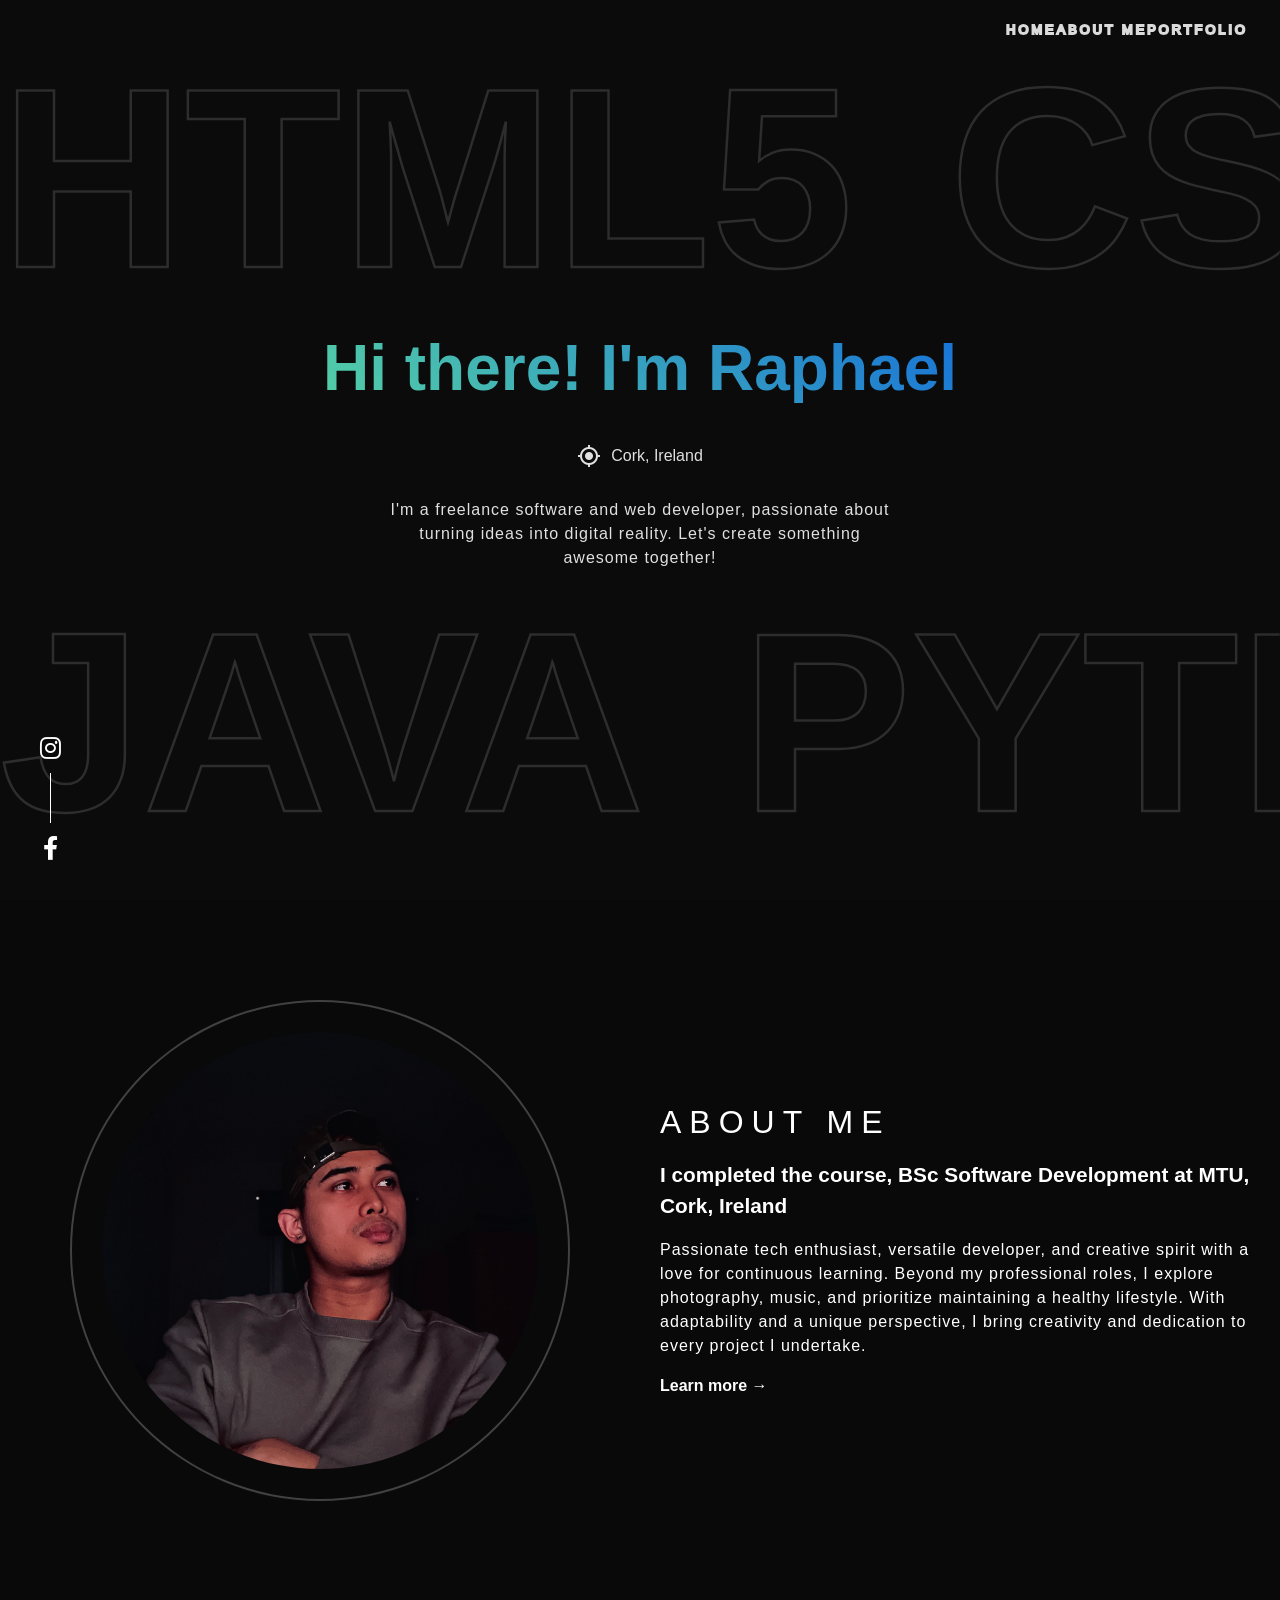
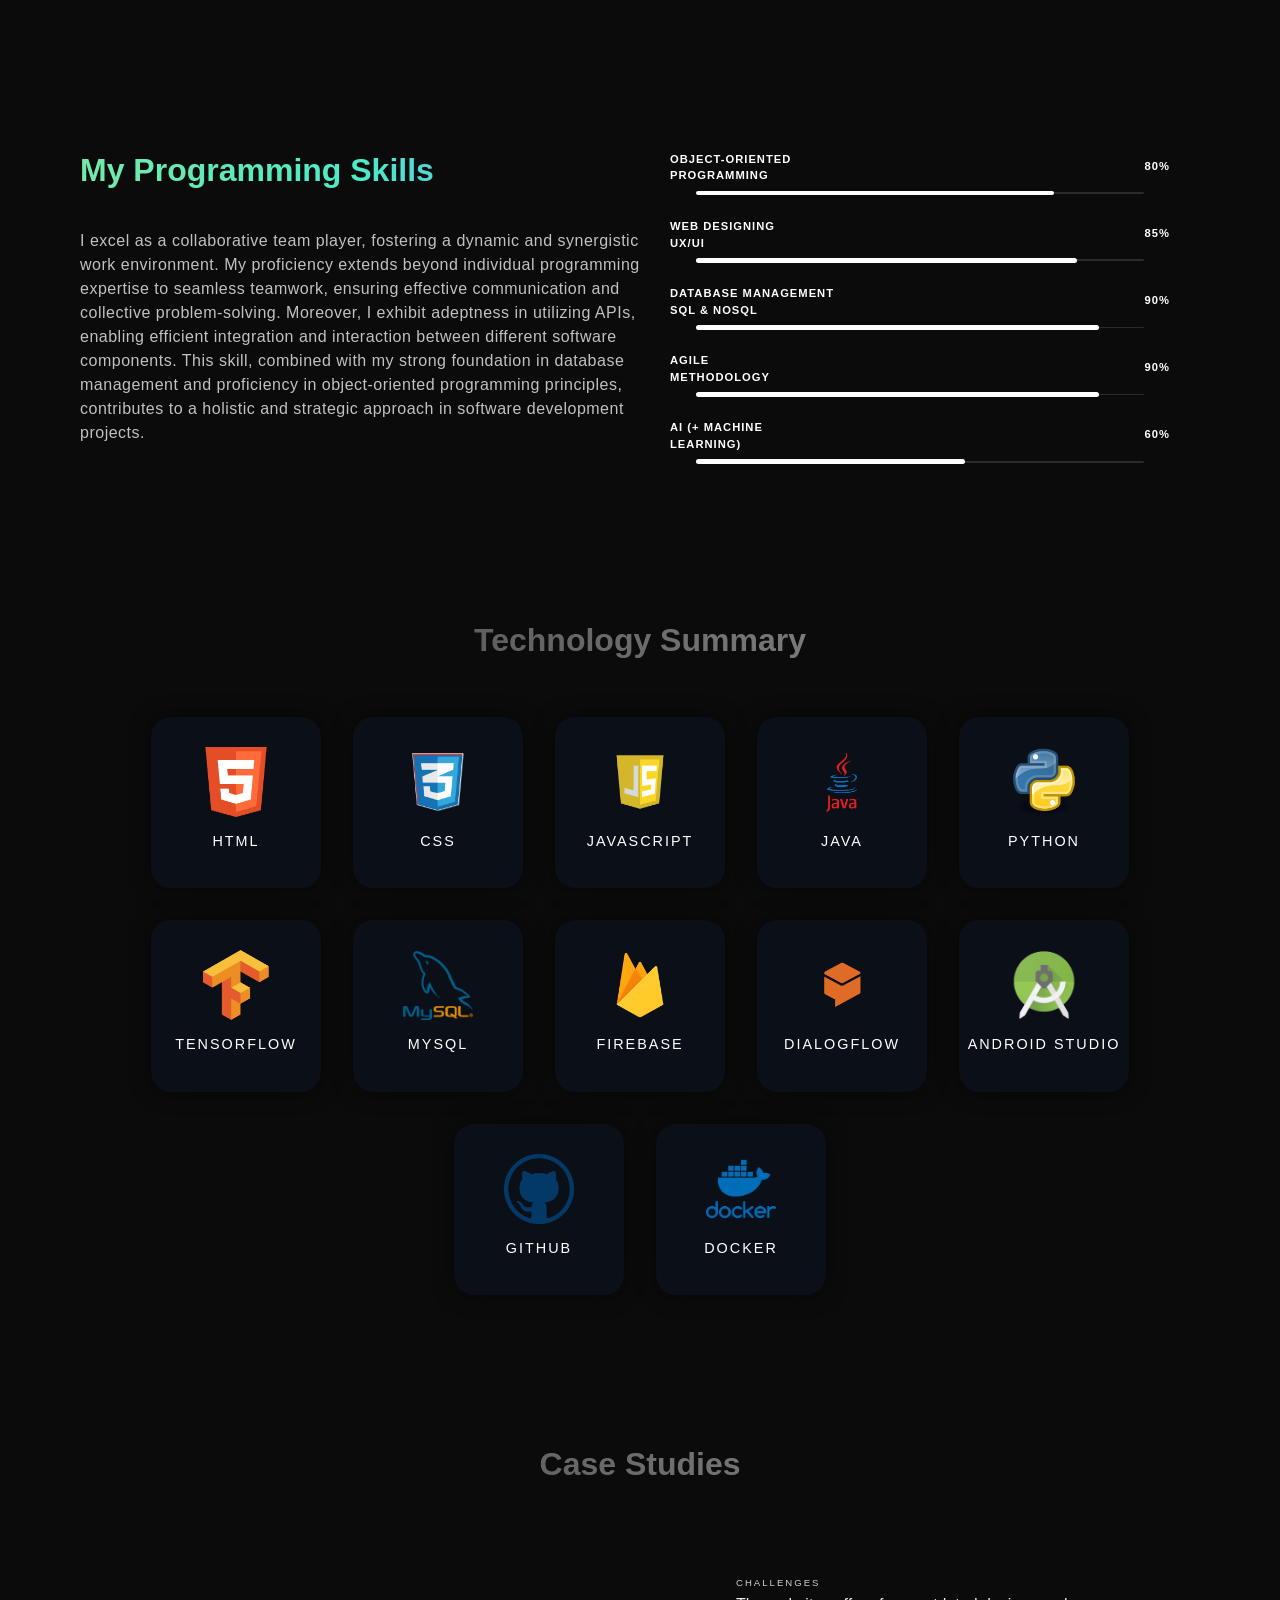
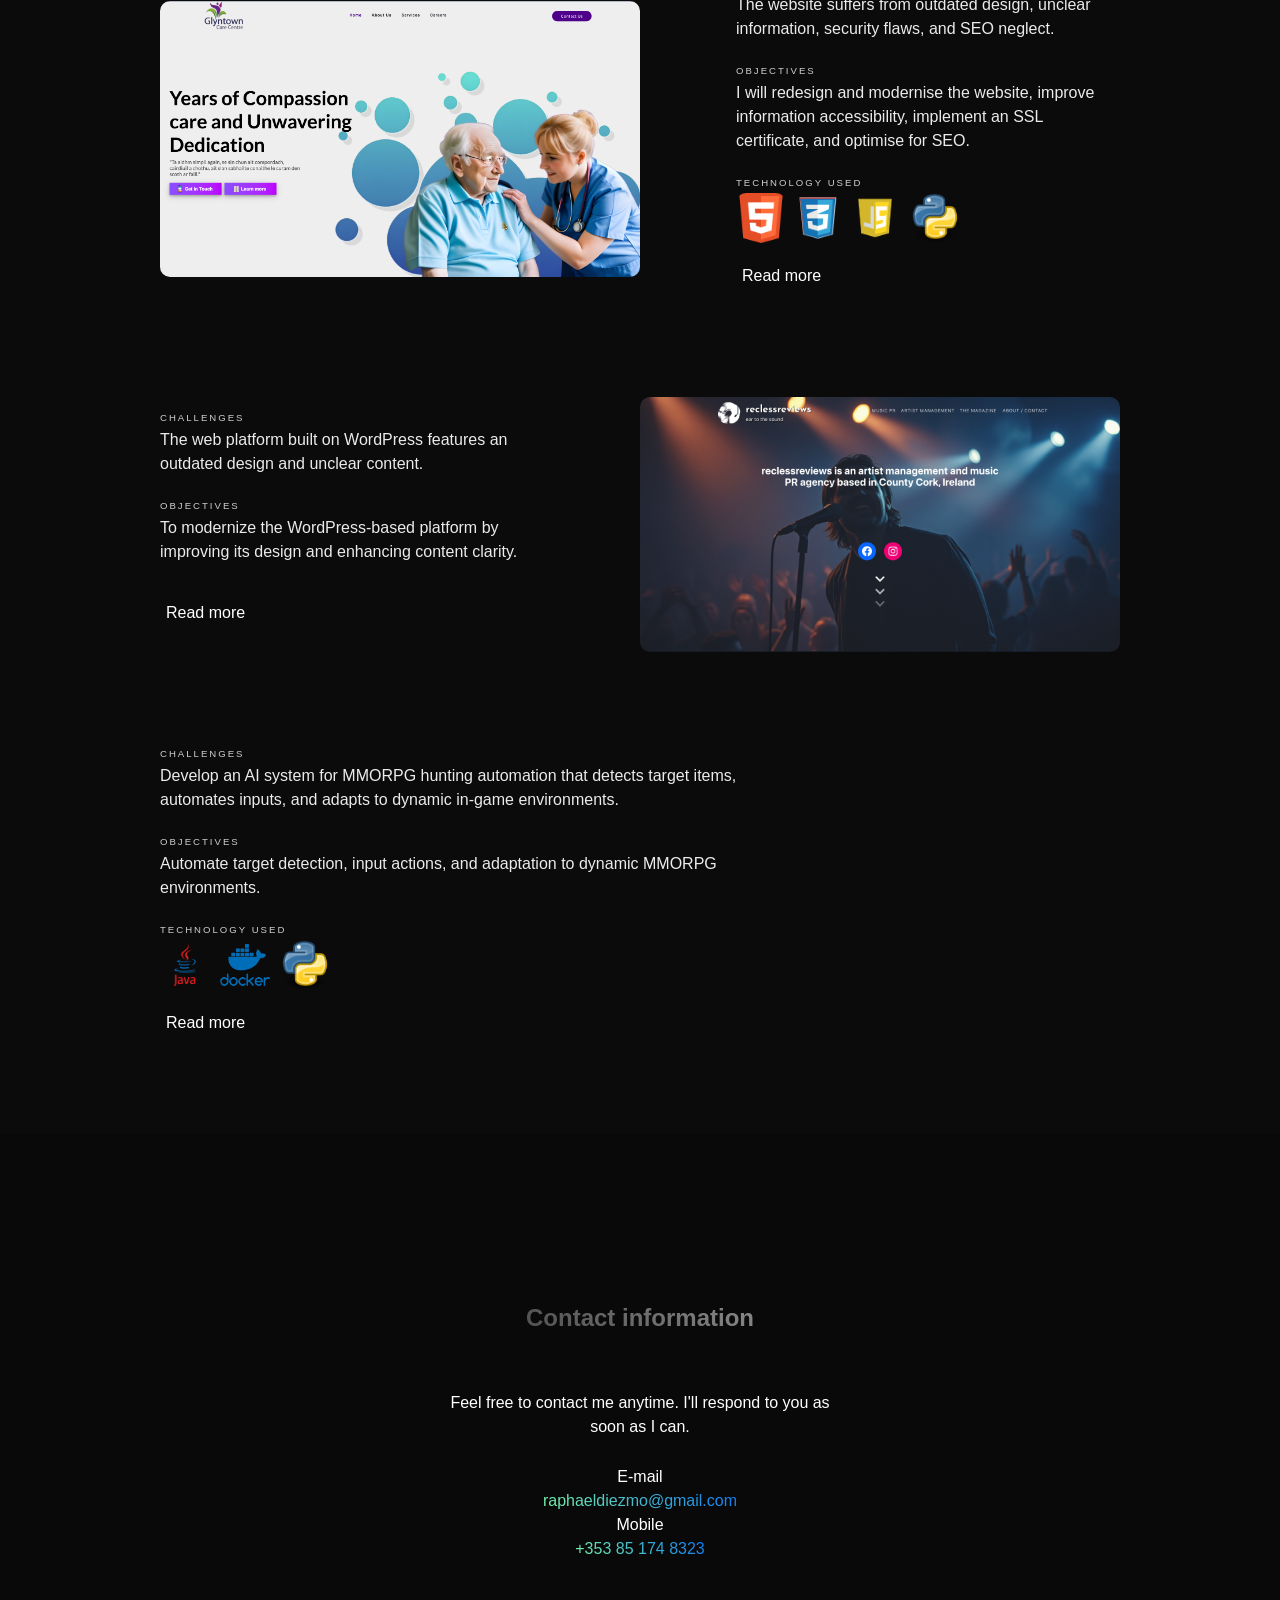
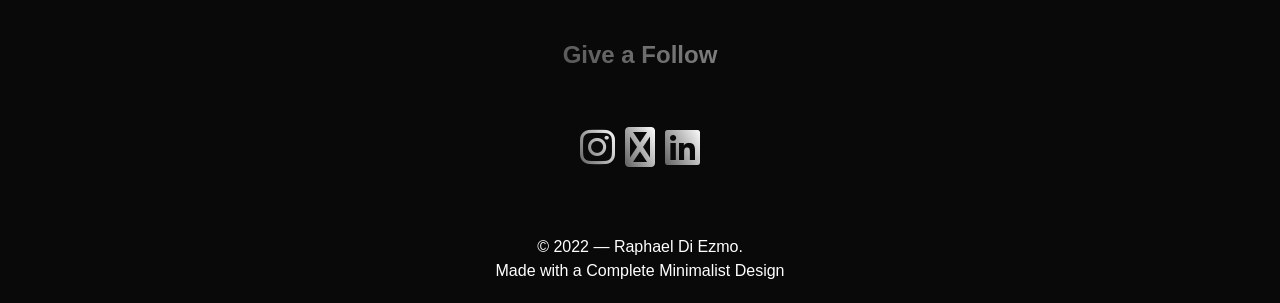
==== index.html @ 51aaced6 "Update index.html" ====
<!DOCTYPE html>

<html lang="en" dir="ltr">

<head>
  <title>Raphael Di Ezmo</title>
  <meta charset="utf-8">
  <meta name="viewport" content="width=device-width,initial-scale=1.0">
  <link href="https://cdn.jsdelivr.net/npm/bootstrap@5.0.2/dist/css/bootstrap.min.css" rel="stylesheet"
    integrity="sha384-EVSTQN3/azprG1Anm3QDgpJLIm9Nao0Yz1ztcQTwFspd3yD65VohhpuuCOmLASjC" crossorigin="anonymous">
  <link href='https://fonts.googleapis.com/css?family=Zen Kaku Gothic Antique' rel='stylesheet'>
  <link rel="preconnect" href="https://fonts.googleapis.com">
  <link rel="preconnect" href="https://fonts.gstatic.com" crossorigin>
  <link href="https://fonts.googleapis.com/icon?family=Material+Icons" rel="stylesheet">

  <link href="https://fonts.googleapis.com/css2?family=Montserrat:wght@700&display=swap" rel="stylesheet">
  <link rel="icon" type="image/x-icon" href="images/favicon.ico">

  <link rel="stylesheet" href="style/home-section.css">
  <link rel="stylesheet" href="style/links.css">
  <link rel="stylesheet" href="style/case-study.css">
  <link rel="stylesheet" href="style/portfolio.css">
  <link rel="stylesheet" href="style/navbar.css">
  <link rel="stylesheet" href="style/info-section.css">
  <link rel="stylesheet" href="style/tech-summary-card.css">
  <link rel="stylesheet" href="https://cdnjs.cloudflare.com/ajax/libs/font-awesome/4.7.0/css/font-awesome.min.css">
  <link rel="stylesheet" href="style/text-on-scroll-animation.css">
  <link rel="stylesheet" href="style/animation.css">
  <link rel="stylesheet" href="style/fixed-social.css">
  <link rel="stylesheet" href="style/service-section.css">

  <link rel="stylesheet" type="text/css" href="style/style.css">

  <link rel="stylesheet" href="https://cdnjs.cloudflare.com/ajax/libs/font-awesome/6.0.0-beta3/css/all.min.css">
</head>

<body>
  <div class="fixed-socials">
    <a class="social-icon ig" href="https://www.instagram.com/raphaeldiezmo/" target="_blank">
      <i class="fab fa-instagram"></i>
    </a> <span class="divider"></span>

    <a class="social-icon fb" href="https://www.facebook.com/ezmmo" target="_blank">
      <i class="fab fa-facebook-f"></i>
    </a>
  </div>

  <div class="fixed-nav-desktop">
    <ul>
      <li><a href="#" class="nav-link active">Home</a> </li>
      <li><a href="about/" class="nav-link">About Me</a> </li>
      <li><a href="#portfolio-section" class="nav-link">Portfolio</a> </li>
    </ul>
  </div>

  <div class="fixed-top">
    <!-- fixed menu bars -->
    <button class="menu" onclick="toggleMenu()">
      <span class="bar"></span>
      <span class="bar"></span>
      <span class="bar"></span>
    </button>
  </div>


  <nav id="menu">
    <button class="x-button" onclick="toggleMenu()">
      <span class="x-bar"></span>
      <span class="x-bar"></span>
    </button>
    <ul>
      <li><a href="#" class="nav-link active">Home</a> </li>
      <li><a href="about/" class="nav-link">About Me</a> </li>
      <li><a href="#portfolio-section" class="nav-link">Portfolio</a> </li>
    </ul>
  </nav>


  <main id="full-page-container" onclick="hideMenu()">






    <section id="home-section" class="section-container">
      <div class="home-container">
        <div class="wrapper">

          <div class="service-tech-list-outer-container">
            <div class="service-tech-list-container scroller">
              <div class="inner-scroller tech-list ">
                <span class="tech-item">
                  HTML5
                </span>
                <span class="tech-item">
                  CSS/SCSS
                </span>

                <span class="tech-item">
                  REACT
                </span>
                <span class="tech-item">
                  ANGULAR
                </span>
                <span class="tech-item">
                  NODE.JS
                </span>
              </div>

            </div>
            <div class="service-tech-list-container scroller">
              <div class="inner-scroller tech-list-2">
                <span class="tech-item">
                  JAVA
                </span>
                <span class="tech-item">
                  PYTHON
                </span>
                <span class="tech-item">
                  SQL
                </span>
                <span class="tech-item">
                  GITHUB
                </span>
                <span class="tech-item">
                  MONGODB
                </span>
              </div>

            </div>
          </div>

          <div class="opening-text-container">
            <div class="my-name-container">
              <h1 class="my-name bottomToTop-text ">Hi there! I'm Raphael</h1>
            </div>
            <div class="location">
              <i class="material-icons">my_location</i>
              <span class="location-span">Cork, Ireland</span>
            </div>
            <div class="compact-information-container">
              <p class="appear delay-1s">I'm a freelance software and web developer, passionate about turning ideas into
                digital
                reality. Let's
                create something awesome together!</p>
            </div>
          </div>



        </div>
      </div>
    </section>








    <!-- info section -->
    <section id="info-section" class="section-container">
      <div class="information-container">
        <div class="my-img-container  delay-trans">
          <img class="appear " src="images/me.png" alt="it's just my photo">
        </div>
        <div class="information-container-contents">
          <h4 class="about-me-title bottomToTop-text">
            <span class="fade-in">
              About me
            </span>
          </h4>
          <p class="opening-paragraph appear ">
            <span>
              I completed the course, BSc Software Development
              at MTU, Cork, Ireland
            </span>

          </p>
          <p class="normal-text appear ">
            <span class="appear">
              Passionate tech enthusiast, versatile developer,
              and creative spirit with a love for continuous
              learning. Beyond my professional roles, I explore
              photography, music, and prioritize maintaining a
              healthy lifestyle. With adaptability and a unique
              perspective, I bring creativity and dedication to
              every project I undertake.
            </span>


          </p>
          <a class="read-more-link " href="about/me">
            Learn more
            <span class="arrow">→</span>
          </a>
        </div>
      </div>
    </section>









    <section id="service-section" class="section-container ">
      <div class="service-inner">
        <!-- <h2 class="main-title">What do I do?</h2> -->
        <div class="service-container  ">
          <!-- <div class="service-img-container">
            <img src="images/filler.png" alt="">
          </div> -->
          <div class="service-text-content">
            <div class="skills-container">
              <div class="skills-container-text">
                <div class="skills-container-text-inner">
                  <h2 class="gradient-text bottomToTop-text">
                    My Programming Skills
                  </h2>
                  <p class="normal-text appear">
                    <span>
                      I excel as a collaborative team player, fostering a dynamic and synergistic work environment. My
                      proficiency extends beyond individual programming expertise to seamless teamwork, ensuring
                      effective communication and collective problem-solving. Moreover, I exhibit adeptness in utilizing
                      APIs, enabling efficient integration and interaction between different software components. This
                      skill, combined with my strong foundation in database management and proficiency in
                      object-oriented programming principles, contributes to a holistic and strategic approach in
                      software development projects.
                    </span>
                  </p>
                </div>

              </div>
              <div class="skill-container-skills-list">
                <div class="skill">
                  <div class="skill-name-percentage">
                    <div class="skill-name-percentage-inner">
                      <span class="skill-name">
                        Object-Oriented Programming
                      </span>
                      <span class="skill-percentage">
                        80%
                      </span>
                    </div>
                  </div>
                  <div class="skill-bar-container">
                    <div class="skill-bar">
                      <div class="skill-bar-percentage oop"></div>
                    </div>
                  </div>
                </div>
                <div class="skill">
                  <div class="skill-name-percentage">
                    <div class="skill-name-percentage-inner">
                      <span class="skill-name">
                        Web Designing UX/UI
                      </span>
                      <span class="skill-percentage">
                        85%
                      </span>
                    </div>
                  </div>
                  <div class="skill-bar-container">
                    <div class="skill-bar">
                      <div class="skill-bar-percentage web-design"></div>
                    </div>
                  </div>
                </div>
                <div class="skill">
                  <div class="skill-name-percentage">
                    <div class="skill-name-percentage-inner">
                      <span class="skill-name">
                        Database Management SQL & NoSQL
                      </span>
                      <span class="skill-percentage">
                        90%
                      </span>
                    </div>
                  </div>
                  <div class="skill-bar-container">
                    <div class="skill-bar">
                      <div class="skill-bar-percentage db-management"></div>
                    </div>
                  </div>
                </div>
                <div class="skill">
                  <div class="skill-name-percentage">
                    <div class="skill-name-percentage-inner">
                      <span class="skill-name">
                        Agile methodology
                      </span>
                      <span class="skill-percentage">
                        90%
                      </span>
                    </div>
                  </div>
                  <div class="skill-bar-container">
                    <div class="skill-bar">
                      <div class="skill-bar-percentage agile-methodology"></div>
                    </div>
                  </div>
                </div>
                <div class="skill">
                  <div class="skill-name-percentage">
                    <div class="skill-name-percentage-inner">
                      <span class="skill-name">
                        AI (+ Machine learning)
                      </span>
                      <span class="skill-percentage">
                        60%
                      </span>
                    </div>
                  </div>
                  <div class="skill-bar-container">
                    <div class="skill-bar">
                      <div class="skill-bar-percentage ai-machine-learning"></div>
                    </div>
                  </div>
                </div>
              </div>
            </div>
          </div>
        </div>

      </div>

    </section>









    <section class="tech-summary">

      <h2 class="main-title">Technology Summary</h2>
      <div class="tech-summary-container-inner">
        <div class="tech-summary-card appear-with-on-scroll-animation">
          <figure class="tech-image-container">
            <img src="images/html.png" alt="HTML">
          </figure>
          <div class="tech-name">
            <h5>HTML</h5>
          </div>
        </div>
        <div class="tech-summary-card appear-with-on-scroll-animation">
          <figure class="tech-image-container css  ">
            <img src="images/css.png" alt="css">
          </figure>
          <div class="tech-name">
            <h5>CSS</h5>
          </div>
        </div>


        <div class="tech-summary-card appear-with-on-scroll-animation">
          <figure class="tech-image-container">
            <img src="images/js.png" alt="">
          </figure>
          <div class="tech-name">
            <h5>javascript</h5>
          </div>
        </div>
        <div class="tech-summary-card appear-with-on-scroll-animation">
          <figure class="tech-image-container">
            <img class="java-img" src="images/java.png" alt="java">
          </figure>
          <div class="tech-name">
            <h5>java</h5>
          </div>
        </div>

        <div class="tech-summary-card appear-with-on-scroll-animation">
          <figure class="tech-image-container">
            <img src="images/python.png" alt="python">
          </figure>
          <div class="tech-name">
            <h5>python</h5>
          </div>
        </div>

        <div class="tech-summary-card appear-with-on-scroll-animation">
          <figure class="tech-image-container">
            <img src="images/tensorflow.png" alt="">
          </figure>
          <div class="tech-name">
            <h5>tensorflow</h5>
          </div>
        </div>

        <div class="tech-summary-card appear-with-on-scroll-animation">
          <figure class="tech-image-container">
            <img src="images/mysql.png" alt="">
          </figure>
          <div class="tech-name">
            <h5>mysql</h5>
          </div>
        </div>

        <div class="tech-summary-card appear-with-on-scroll-animation">
          <figure class="tech-image-container">
            <img src="images/firebase.png" alt="firebase">
          </figure>
          <div class="tech-name">
            <h5>firebase</h5>
          </div>
        </div>

        <div class="tech-summary-card appear-with-on-scroll-animation">
          <figure class="tech-image-container">
            <img src="images/dialogflow.png" alt="dialogflow">
          </figure>
          <div class="tech-name">
            <h5>dialogflow</h5>
          </div>
        </div>

        <div class="tech-summary-card appear-with-on-scroll-animation">
          <figure class="tech-image-container">
            <img src="images/android-studio.png" alt="">
          </figure>
          <div class="tech-name">
            <h5>android studio</h5>
          </div>
        </div>

        <div class="tech-summary-card appear-with-on-scroll-animation">
          <figure class="tech-image-container">
            <img src="images/github.png" alt="github">
          </figure>
          <div class="tech-name">
            <h5>github</h5>
          </div>
        </div>

        <div class="tech-summary-card appear-with-on-scroll-animation">
          <figure class="tech-image-container">
            <img src="images/docker.png" alt="">
          </figure>
          <div class="tech-name">
            <h5>docker</h5>
          </div>
        </div>



      </div>
    </section>









    <section id="portfolio-section" class="section-container ">
      <div class="work-summary-container">
        <div class="work-summary-title-container">
          <h2 class="main-title">
            Case Studies
          </h2>
        </div>


        <!-- <div class="case-study-slider">
          <div class="case-study-card">
            <div class="case-study-image-container">
              <img src="images/case-study-1.png" alt="case study 1">
            </div>
          </div>
        </div> -->
        <div class="case-study-imgs-container">

          <div class="case-study blur-animation-scroll">
            <img src="images/glyntowncare.png" alt="">
            <section>

              <div class="case-study-challenges-container">
                <span>Challenges</span>
                <p>The website suffers from outdated design, unclear information, security flaws, and SEO neglect.

                </p>
              </div>
              <div class="case-study-objective-container">
                <span>Objectives</span>
                <p>
                  I will redesign and modernise the website, improve information accessibility, implement an SSL
                  certificate, and optimise for SEO.
                </p>

              </div>
              <div class="case-study-technology-use">
                <span>Technology used</span>
                <div>
                  <img src="images/html.png" alt="">
                  <img src="images/css.png" alt="">
                  <img src="images/js.png" alt="">
                  <img src="images/python.png" alt="">
                </div>


              </div>
              <a href="case-study/glyntowncare">
                <button>Read more</button></a>
            </section>
          </div>
          <div class="case-study blur-animation-scroll">
            <img src="images/reclessreviews.png" alt="">
            <section>

              <div class="case-study-challenges-container">
                <span>Challenges</span>
                <p>
                  The web platform built on WordPress features an outdated design and unclear content.
                </p>
              </div>
              <div class="case-study-objective-container">
                <span>Objectives</span>
                <p>
                  To modernize the WordPress-based platform by improving its design and enhancing content clarity.
                </p>

              </div>

              <a href="case-study/reclessreviews">
                <button>Read more</button></a>
            </section>

          </div>
          <div class="case-study blur-animation-scroll">
            <img src="https://raw.githubusercontent.com/raphaeldiezmo/Mou/refs/heads/main/logo/Mou.png" alt="">
            <section>
              <div class="case-study-challenges-container">
                <span>Challenges</span>
                <p>Develop an AI system for MMORPG hunting automation that detects target items, automates inputs, and
                  adapts to dynamic in-game environments.</p>
              </div>
              <div class="case-study-objective-container">
                <span>Objectives</span>
                <p>
                  Automate target detection, input actions, and adaptation to dynamic MMORPG environments.
                </p>

              </div>
              <div class="case-study-technology-use">
                <span>Technology used</span>
                <div>
                  <img src="images/java.png" alt="">
                  <img src="images/docker.png" alt="">
                  <img src="images/python.png" alt="">
                </div>


              </div>
              <a href="case-study/mou">
                <button>Read more</button></a>
            </section>
          </div>




        </div>


      </div>
    </section>



  </main>


  <footer>
    <!-- ============================================= -->
    <!-- =========      CONTACT SECTION     ========== -->
    <!-- ============================================= -->
    <section id="contact-section" class="page-container">
      <div class="contact-me-container">
        <h4 class="main-title">Contact information</h4>
        <p class="small-statement">Feel free to contact me anytime. I'll respond
          to you as soon as I can.
        <div class="contact-info-container">
          <span class="small-statement">E-mail</span><br>
          <a href="mailto:raphaeldiezmo@gmail.com">raphaeldiezmo@gmail.com</a><br>
          <span class="small-statement">Mobile</span><br>
          <a href="tel:+353851748323">+353 85 174 8323</a>
        </div>

        <h4 class="main-title">Give a Follow</h4>
        <div class="social-links">
          <a href="https://instagram.com/raphaeldiezmo" target="_blank" rel="noreferrer noopener">
            <i class='fab fa-instagram' style='font-size:40px'></i>
          </a>
          <a href="https://facebook.com/ezmmo" target="_blank" rel="noreferrer noopener">
            <i class="fa fa-facebook-square" style="font-size:40px"></i>
          </a>
          <a href="#" target="_blank" rel="noreferrer noopener">
            <i class='fab fa-linkedin' style='font-size:40px'></i>
          </a>

        </div>
        </p>
      </div>
    </section>
    <span>© 2022 — Raphael Di Ezmo.</span><br>
    <span>Made with a Complete Minimalist Design</span>
  </footer>








  <script src="scripts/script.js" charset="utf-8"></script>
  <script src="scripts/infinite-scroller.js"></script>
  <script src="scripts/viewport-animation-checker.js"></script>
  <script src="scripts/menu-functionality.js"></script>

  <script src="https://kit.fontawesome.com/1ad75f310c.js" crossorigin="anonymous"></script>
  <script src="https://cdn.jsdelivr.net/npm/jquery@3.5.1/dist/jquery.slim.min.js"></script>
  <script src="https://cdn.jsdelivr.net/npm/popper.js@1.16.1/dist/umd/popper.min.js"></script>
  <script src="https://cdn.jsdelivr.net/npm/bootstrap@4.6.1/dist/js/bootstrap.bundle.min.js"></script>
  <script src="https://code.jquery.com/jquery-3.6.0.js" integrity="sha256-H+K7U5CnXl1h5ywQfKtSj8PCmoN9aaq30gDh27Xc0jk="
    crossorigin="anonymous"></script>
</body>

</html>
---- style/home-section.css ----
/* ========================================== */
/*            HOME SECTION STYLES             */
/* ========================================== */

.home-container {
  position: relative;
  color: #e0e0e0;
  height: clamp(700px, 100dvh, 1080px);
  display: flex;
  width: 100%;


}

.wrapper {
  display: flex;
  width: 100%;
  flex-direction: column;
  justify-content: center;
  align-content: center;
}


.opening-text-container {
  display: flex;
  flex-direction: column;
  justify-content: center;
  text-align: center;
  padding: 30px;
}

.my-name-container {
  overflow: hidden;
}

.my-name {
  /* font-family: 'Montserrat', sans-serif; */
  font-size: clamp(4rem, 5vw, 7rem);
  font-weight: bolder;

  /* Fallback: Set a background color. */
  background-color: red;

  /* Create the gradient. */
  background-image: linear-gradient(45deg, #6cf492, #004eeb);

  /* Set the background size and repeat properties. */
  background-size: 100%;
  background-repeat: repeat;

  /* Use the text as a mask for the background. */
  /* This will show the gradient as a text color rather than element bg. */
  -webkit-background-clip: text;
  -webkit-text-fill-color: transparent;
  -moz-background-clip: text;
  -moz-text-fill-color: transparent;


}

.location {
  padding: 30px 0;
  display: flex;
  align-items: center;
  gap: 10px;
  justify-content: center;
}

.compact-information-container p {
  letter-spacing: 1px;
  width: clamp(250px, 87.5%, 500px);
  margin: auto;

}

/* My photo */
.my-img-container {
  display: flex;
  align-items: center;
  justify-content: center;
  text-align: center;
  flex: 50%;

}

.my-img-container img {
  width: clamp(250px, 90vw, 500px);
  margin: auto;
  padding: 30px;
  opacity: 0;
  border-radius: 100%;
}


.arrows {
  height: 100px;
  z-index: 1000;

  width: 20px;
  margin: auto;
  display: flex;
  position: relative;
  flex-direction: column;
  justify-content: center;
  align-items: center;
}

.arrows span {
  display: block;
  width: 20px;
  height: 20px;
  border-right: 1px solid rgb(203, 203, 203);
  border-bottom: 1px solid rgb(203, 203, 203);
  transform: rotate(45deg);
  animation: animatekeys 2s infinite;
}

.arrows span:nth-child(2) {
  animation-delay: -0.2s;
}

.arrows span:nth-child(3) {
  animation-delay: -0.4s;
}

@keyframes animatekeys {
  0% {
    opacity: 0;
    transform: rotate(45deg) translate(-10px, -10px);
  }

  50% {
    opacity: 1;
  }

  100% {
    opacity: 0;
    transform: rotate(45deg) translate(20px, 20px);

  }
}
---- style/case-study.css ----
#portfolio-section h1 {
    text-align: center;
    color: white;
    margin-bottom: 100px;
}




/* ========================================== */
/*            PROJECT SECTION STYLES          */
/* ========================================== */
.project-container {
    align-items: center;
    text-align: center;
    padding-bottom: 30px;
}

.project-container-inner {
    background-color: rgba(27, 39, 54, 0.2);
    border-radius: 20px;
    width: 100%;
    height: 200px;
}



.work-summary-title {
    font-weight: bolder;
    width: 100%;
    text-align: center;
    padding: 50px 0;
    /* Fallback: Set a background color. */
    background-color: red;

    /* Create the gradient. */
    background-image: linear-gradient(45deg, #5c5c5c, #ffffff);

    /* Set the background size and repeat properties. */
    background-size: 100%;
    background-repeat: repeat;

    /* Use the text as a mask for the background. */
    /* This will show the gradient as a text color rather than element bg. */
    -webkit-background-clip: text;
    -webkit-text-fill-color: transparent;
    -moz-background-clip: text;
    -moz-text-fill-color: transparent;

}

.case-study-imgs-container {
    display: flex;

    margin: auto;
    flex-direction: column;
    justify-content: flex-start;
    align-items: center;
    gap: 3rem;
    padding: 0.5rem 1rem;
    margin-bottom: 50px;

}

.case-study-imgs-container a {
    text-decoration: none;
    color: rgb(236, 234, 234);
}

.case-study-container {
    display: flex;
    flex-direction: column;
    justify-content: center;
    align-items: center;


}

.case-study {
    display: flex;
    border-radius: 10px;
    flex-direction: row;
    justify-content: center;
    gap: 10%;
    align-items: center;
    overflow: hidden;
    color: rgb(236, 234, 234);
    object-fit: contain;
    text-align: left;
    width: clamp(300px, 90%, 1000px);
    padding: 20px;

}

.case-study+* {
    flex-direction: row-reverse;
}

.case-study p {
    text-decoration: none;

}

.case-study img {
    width: 50%;
    border-radius: 10px;
}

.case-study h3 {
    font-size: clamp(1.2rem, 2vw, 4rem);
}

.case-study span {
    text-transform: uppercase;
    letter-spacing: 2px;
    font-size: 0.6rem;
    color: rgb(207, 207, 207);
}

.case-study-technology-use div {
    display: flex;
    flex-wrap: wrap;
    gap: 10px;
}



.case-study button {
    background-color: transparent;
    color: white;
    border: none;
    margin: 20px 0px;
}

.case-study-filler {
    mix-blend-mode: multiply;
    background: black;
    opacity: 0;

}

.case-study-img img:hover {
    transform: scale(1.1);
    border-radius: 8px;

}

.case-study-contents {
    padding: 50px 0;
}

.issue-title {
    width: clamp(250px, 90%, 700px);
    margin: auto;
    text-align: center;
}

.case-study-content-section {
    padding: 50px 0;
    color: rgb(187, 187, 187);

}

.case-study-contents h4 {

    color: #8c8c8c;
    font-size: 1rem;
    letter-spacing: 1px;
    text-transform: uppercase;
    font-weight: bolder;
}

.issue-title p {
    font-weight: bold;
    font-size: 1.2rem;
    padding: 10px 0;

}

.case-study-title h4 {
    width: clamp(250px, 87.5%, 600px);
    margin: auto;
    font-size: 0.8rem;
    padding-bottom: 10px;
    letter-spacing: 1px;
    text-transform: uppercase;
    font-weight: bolder;
}

.issue-sentence-container {
    width: clamp(250px, 87.5%, 600px);
    margin: auto;
}

.issue-sentence-container ul {
    list-style: none;
    padding: 0;
}

.issue-sentence-container b {
    color: white;

}

.outcome-sentence {
    color: white;
    font-weight: bolder;

}



@media screen and (max-width:800px) {
    .case-study {
        flex-direction: column;
        gap: 50px;
    }

    .case-study img {
        width: 100%;
    }
}

.case-study-technology-use img {
    height: 50px;
    width: fit-content;
}
---- style/portfolio.css ----
.case-study-slider {}
---- style/navbar.css ----
.fixed-top {
    position: fixed;
    display: flex;
    justify-content: flex-end;
    align-items: center;
    background: none;
    width: clamp(250px, 95%, 1960px);
    margin: 2rem auto;

    z-index: 10000;
    display: none;

}

/* animation for the burger menu spans delaying from the first child to the last child */
.fixed-top span {
    opacity: 0;
    animation: appear 0.5s forwards;
}

.fixed-top span:nth-child(1) {
    animation-delay: 1s;
}

.fixed-top span:nth-child(2) {
    animation-delay: 1.2s;
}

.fixed-top span:nth-child(3) {
    animation-delay: 1.4s;
}




.back-btn {
    background-color: transparent;
    color: rgb(230, 230, 230);
    border: none;
    letter-spacing: 1px;
    font-size: 1.2rem;
    position: absolute;
    left: 0;
}

/* menu button */
.menu {
    background-color: rgba(99, 99, 99, 0);

    display: flex;
    flex-direction: column;
    justify-content: center;
    gap: 5px;
    align-items: center;
    text-align: center;
    border-radius: 100%;
    border: none;
}

.bar {
    display: block;
    width: 35px;
    height: 3px;
    background-color: #d1d1d1;
    z-index: 10000;
}



/* ============================== */
/*      NAVIGATION LINK STYLE     */
/* ============================== */
nav {
    height: 100vh;

    background-color: rgb(17, 17, 17);
    position: fixed;
    z-index: 10000;
    right: 0;
    border-radius: 20% 0 0 20%;

    transform: translateX(100%);
    transition: transform 0.4s ease-out;

}

nav ul {
    height: 100%;
    flex: 90%;
    text-decoration: none;
    display: flex;
    flex-direction: column;
    gap: 2rem;
    justify-content: center;
    align-items: flex-start;
    list-style: none;
    padding: 0 20px;
}

nav ul li {
    font-weight: bolder;
    text-transform: italic;
    font-size: 3rem;


}



.nav-link {
    text-decoration: none;
    color: transparent;
    /* Make the text transparent */
    -webkit-text-stroke: 2px rgb(218, 218, 218);
    /* Specify the text stroke for WebKit (Safari) */
    text-stroke: 2px rgb(241, 241, 241);
    /* Specify the text stroke for Firefox */
    transition: 0.2s ease;
}


.nav-link:hover {
    color: white;
    transition: 0.2s ease;
}


.active {
    pointer-events: none;
}

.x-button {
    display: block;
    top: 2%;
    right: 2rem;
    background: transparent;
    border: none;
    position: absolute;
    width: 30px;
    z-index: 100000;

    height: 30px;
}

.x-bar {
    display: block;
    width: 35px;
    height: 1px;
    background-color: #d1d1d1;
}

.x-bar:nth-child(1) {
    transform: rotate(-45deg);
}

.x-bar:nth-child(2) {
    transform: rotate(45deg);
}




/*  */
.fixed-nav-desktop {
    position: fixed;
    color: white;
    z-index: 10;
    right: 2.5%;
    opacity: 0;
    top: 20px;
    animation: topToBottom 2s forwards;
    animation-delay: 0.5s;

}

.fixed-nav-desktop ul {
    list-style: none;
    display: flex;
}

.fixed-nav-desktop .nav-link {
    font-size: clamp(0.8rem, 1vw, 0.6rem);
    text-transform: uppercase;
    font-weight: 100;
    letter-spacing: 3px;
}

@media (max-width: 720px) {
    .fixed-top {
        display: flex;
    }

    .fixed-nav-desktop {
        display: none;
    }

    .active {
        color: rgb(255, 255, 255);

    }
}
---- style/info-section.css ----
/* ========================================== */
/*          INFORMATION SECTION STYLES        */
/* ========================================== */
#info-section {
    width: 100%;
    color: white;
    text-align: left;
    background-color: rgb(9, 9, 9);
    padding: 100px 0;


}

.information-container {
    width: clamp(250px, 100%, 1500px);
    display: flex;
    flex-direction: row;
    justify-content: center;
    align-items: center;
    position: relative;
    margin: auto;
    animation-name: show;
    animation-duration: 1s;
    animation-fill-mode: forwards;
}

.information-container-contents {
    width: clamp(250px, 87.5%, 600px);
    display: flex;
    flex-direction: column;
    justify-content: center;
    align-items: center;
    flex: 50%;
}




.my-img-container img {
    border: 2px rgb(65, 65, 65) solid;
}

.information-container-contents p,
.information-container-contents h4,
.read-more-link {
    max-width: 600px;
}

.about-me-title {
    width: 100%;
    font-size: clamp(2rem, 2vw, 4rem);
    letter-spacing: .5rem;
    font-weight: 100;
    text-align: left;
    text-transform: uppercase;
    padding-bottom: 10px;
}

.normal-text {
    font-size: 1rem;
    letter-spacing: 1px;
    color: #ffffff;
    font-weight: 300;
    opacity: 0;
}

.opening-paragraph {
    font-weight: 600;
    font-family: Arial;
    font-size: 1.3rem;
    width: 100%;
    opacity: 0;
}

.read-more-link {
    text-decoration: none;
    color: white;
    font-weight: bolder;
    width: 100%;
    text-align: left;
}



.opening-p-span:before {
    content: attr(data-text);
    position: absolute;
    width: 0;
    color: #ff0090;
    overflow: hidden;
    transition: 0.8s;
}

.opening-p-span:hover:before {
    width: 100%;
}

#infoReadMe {
    background-color: transparent;
    border: none;
    color: #7cff78;
    letter-spacing: 3px;

}

#moreInformation {
    display: none;
    transition: 0.5s ease;
}


/* responsiveness */
@media (max-width: 1200px) {
    .information-container {
        flex-direction: column;
        gap: 3rem;
    }

    .opening-paragraph {}


}
---- style/tech-summary-card.css ----
.tech-summary-card {
    display: flex;
    flex-direction: column;
    justify-content: center;
    align-items: center;
    color: white;
    padding: 30px 0;
    flex-basis: 170px;
    background-color: rgba(11, 26, 55, 0.3);
    border-radius: 20px;
    box-shadow: 0 0 20px rgba(0, 0, 0, 0.5);
    transition: all 0.3s ease-in-out;

}

.tech-summary-card figure {
    width: 70px;
    height: 70px;
    overflow: hidden;
    display: flex;
    justify-content: center;
    align-items: center;
}

.tech-summary-card figure img {
    height: 100%;
}

.tech-name {
    overflow: hidden;
}

.tech-name h5 {
    font-size: clamp(0.9rem, 2vw, 0.9rem);
    font-weight: 400;
    letter-spacing: 2px;
    text-transform: uppercase;
    animation: bottomToTop 0.5s ease-in-out;
    pointer-events: none;

}

.css {
    width: 90px;
    height: 90px;
}

/* current template for this


<div class="tech-summary-card">
    <figure>
        <img src="images/html.png" alt="HTML">
    </figure>
    <div class="tech-name">
        <h5>
            HTML / HTML5
        </h5>
    </div>
    <div class="tech-text-summary">
        <p>
            Put something in here that can be a small
            detail for the technology summary
            can be some type of card 
        </p>
    </div>
</div>
    
          
*/
---- style/animation.css ----
@keyframes scroll-reveal {
    from {
        background-size: 0% 0%;
    }

    to {
        background-size: 100% 100%;
    }
}


/* bottomToTop
    Decription:  This animation goes from bottom to top*/
@keyframes bottomToTop {
    from {
        transform: translateY(120%);
    }

    to {
        transform: translateY(0);
    }
}

@keyframes topToBottom {
    from {
        transform: translateY(-120%);
        opacity: 0;
    }

    to {
        opacity: 1;
        transform: translateY(0);
    }
}


@keyframes slide {
    0% {
        transform: translateX(0%);
    }

    100% {
        transform: translateX(-100%);
    }
}

.bottomToTop-text {
    animation: bottomToTop 0.8s ease;
}

.topToBottom-container {
    animation: topToBottom 0.8s ease;
}

/* this animation goes with tech-summary-cards and any boxes in this
project
comment: it goes well with the boxes for animation */
.appear-with-on-scroll-animation {
    animation: appear 2s linear forwards;
    animation-timeline: view();
    animation-range: entry 0%;
}




.appear {
    opacity: 0;
}

.appear.appear {
    animation: appear 2s forwards;

}

/* small to big animation */

@keyframes appear {
    0% {
        opacity: 0;
        /* Start fully transparent */
        transform: scale(0);
        /* Start small */
    }

    100% {
        opacity: 1;
        /* End fully opaque */
        transform: scale(1);
        /* End at original size */
    }
}





.blur-animation-scroll {
    animation: blur-animation-scrolling both;
    animation-timeline: view();
}

@keyframes blur-animation-scrolling {
    0% {
        filter: blur(1px);
        transform: scale(90%);
    }

    40%,
    55% {
        filter: blur(0px);
        transform: scale(100%);
    }

    100% {
        filter: blur(1px);
        transform: scale(90%);
    }
}










/* ====================================================================== */
/* text animation with linear gradient colour that has infinite animation */
/* ====================================================================== */
.gradient-text {
    background: linear-gradient(90deg, #75e9a9, #4bebc8, #6696ff, #a872ff, #602adf);
    background-size: 200% 100%;
    /* Adjusted for smoother transition */
    -webkit-background-clip: text;
    -webkit-text-fill-color: transparent;
    animation: gradientMove 8s linear infinite;
    /* Extended duration for smoothness */
}

@keyframes gradientMove {
    0% {
        background-position: 0% 50%;
    }

    50% {
        background-position: 100% 50%;
        /* Move to the end */
    }

    100% {
        background-position: 0% 50%;
        /* Return to the start */
    }
}

/* GRADIENT TEXT ANIMATION END */








/* BAR FILLER AMIMATION START */
.skill-container {
    width: 100%;
    background-color: #e0e0e0;
    /* Background of the skill bar */
    border-radius: 25px;
    /* Rounded corners */
    position: relative;
    /* For positioning the percentage */
    height: 30px;
    /* Height of the skill bar */
    overflow: hidden;
    /* To hide overflow */
}

.skill-bar {
    height: 100%;
    background-color: #4caf50;
    /* Color of the skill */
    border-radius: 25px;
    /* Rounded corners */
    animation: fillSkillBar 2s forwards;
    /* Animation for filling the bar */
}

.skill-percentage {
    position: absolute;
    /* Positioning percentage text */
    width: 100%;
    text-align: center;
    /* Center the text */
    line-height: 30px;
    /* Align text vertically */
    font-weight: bold;
    /* Bold text */
    color: #fff;
    /* Text color */
}

@keyframes fillSkillBar {
    from {
        width: 0%;
        /* Start from 0% */
    }

    to {
        width: 80%;
        /* End at 80% */
    }
}

/* BAR FILLER ANIMATION END */







/* JUST FOR ARROW ANIMATION START */
.arrow {
    position: relative;
    font-weight: 800;
    transition: 0.5s ease;
    animation: arrow-animation 1s infinite;

}

@keyframes arrow-animation {
    from {
        transform: translateX(0);
    }

    to {
        transform: translateX(100%);
    }
}

.read-more-link:hover {
    background: linear-gradient(90deg, #75e9a9, #4bebc8, #6696ff, #a872ff, #602adf);
    background-size: 200% 100%;
    /* Adjusted for smoother transition */
    -webkit-background-clip: text;
    -webkit-text-fill-color: transparent;
    animation: gradientMove 8s linear infinite;
}

.read-more-link:hover .arrow {
    background: linear-gradient(90deg, #75e9a9, #4bebc8, #6696ff, #a872ff, #602adf);
    background-size: 200% 100%;
    /* Adjusted for smoother transition */
    -webkit-background-clip: text;
    -webkit-text-fill-color: transparent;
    animation: gradientMove 8s linear infinite;
    margin-left: 5px;
    font-weight: 800;
}


/* JUST FOR ARROW ANIMATION END */









/* TECH-ON-SCROLL ANIMATION START */
/* 
.information-container-contents span, .skills-container-text-inner span{
    color: hsl(0 0% 100%/0.01);
    background-repeat: no-repeat;
    background-image: linear-gradient(90deg, white,white);
    background-clip: text;
    background-size: 0% 100%;
    animation: scroll-reveal linear forwards; 
    animation-timeline: view(y);
}

.about-me-title span, .title span{ 
    animation-range-start: cover 20vh;
    animation-range-end: cover 30vh;
}
.opening-paragraph span{ 
    animation-range-start: cover 25vh;
    animation-range-end: cover 33vh;
}
.normal-text span{
    animation-range-start: cover 30vh;
    animation-range-end: cover 50vh;
    background-image: linear-gradient(90deg, rgb(167, 167, 167),rgb(175, 175, 175));

}

.read-more-link span, .animation-start-with-viewport{
    animation-range-start: cover 30vh;
    animation-range-end: cover 40vh;
}

 */

/* TECH ON SCROLL ANIMATION END */





/* APPEAR ON SITE - ANIMATION START */
.fade-in {

    opacity: 0;
    transition: opacity 250ms ease-in;
}

.fade-in.appear {
    opacity: 1;
}
---- style/fixed-social.css ----
.fixed-socials {
    position: fixed !important;
    bottom: 10px;
    left: 0;
    margin: 30px 30px;
    z-index: 10000;
    display: flex;
    flex-direction: column;
    justify-content: center;
    align-items: center;
    gap: 1vw;
}

.fixed-socials a {

    text-decoration: none;
    z-index: 10000;
    width: clamp(40px, 2vw, 50px);


}

.social-icon {
    color: #fff;
    font-size: clamp(1rem, 2vw, 1.5rem);

    display: flex;
    justify-content: center;
    align-items: center;
    opacity: 0;
    animation: appear 0.5s forwards;
    animation-delay: 0.5s;
}

.social-icon+.social-icon {
    animation-delay: 0.8s;
}

.social-icon:hover {
    /* Create the gradient. */
    background-image: linear-gradient(45deg, #6cf492, #004eeb);

    /* Set the background size and repeat properties. */
    background-size: 100%;
    background-repeat: repeat;

    /* Use the text as a mask for the background. */
    /* This will show the gradient as a text color rather than element bg. */
    -webkit-background-clip: text;
    -webkit-text-fill-color: transparent;
    -moz-background-clip: text;
    -moz-text-fill-color: transparent;
    transition: 1s ease;
}


.divider {
    width: 1px;
    height: 50px;
    background-color: white;
}
---- style/service-section.css ----
/* ========================================== */
/*        SERVICES SECTION STYLING            */
/* ========================================== */
.service-inner {
    text-align: left;
}

#service-section {
    width: 100%;

}

.service-container {
    padding-top: 50px;
    width: 100%;
    margin: auto;
}

.service-text-content {
    color: white;
    display: flex;
    flex-direction: column;
    justify-content: center;
    text-align: left;
    align-items: center;
    width: clamp(250px, 100%, 1500px);
    margin: auto;
}

.service-text-content h1 {
    font-size: 1rem;
    text-align: left;
    font-weight: 700;
    width: 100%;
}

.service-img-content {
    width: 80%;
    margin: auto;
    text-align: center;
    flex: 50%;
}

.web-dev-img-container {
    border-radius: 30% 70% 74% 26% / 46% 73% 27% 54%;
    background-color: rgb(215, 255, 252);

}

.app-dev-img {
    mix-blend-mode: multiply;
    width: 70%;
    margin: auto;
}

.web-dev-service-img {
    width: 80%;
    mix-blend-mode: multiply;
}

.service-text-content p {
    font-size: 1rem;
    color: #c1c1c1;
    letter-spacing: 0.5px;
}


.service-img-container {
    height: 450px;

    display: flex;
    overflow: hidden;
    padding-top: 100px;
    width: 100%;
    justify-content: center;
    align-items: flex-end;
    position: absolute;

}

.service-img-container img {
    z-index: -10000;
    width: clamp(100px, 90vw, 600px);
    opacity: 0.5;
    margin-left: 200px;
    -webkit-mask: linear-gradient(90deg,
            transparent,
            white 20%,
            white 80%,
            transparent);
    mask: linear-gradient(90deg, transparent, white 1%, white 99%, transparent);
}


/* skill bars styling */

/* ========================================== */
/*          SKILLS CONTAINER DESIGN           */
/* ========================================== */
.skills-container {
    width: clamp(200px, 87.5%, 1500px);
    margin: auto;
    display: flex;
    flex-direction: row;
    padding: 100px 0;
}

.skills-container-text {
    flex: 50%;
}

.skills-container-text-inner {
    width: clamp(200px, 100%, 600px);
    text-align: left;
    margin: auto;

}

.skills-container-text h2 {
    color: white;
    padding-bottom: 2rem;
    font-weight: 700;
}

.skill-container-skills-list {
    display: flex;
    flex: 50%;
    margin: auto;
    width: clamp(200px, 100%, 600px);
    flex-direction: column;
    gap: 1rem;
}

.skill-container-skills-list span {
    color: white;
    font-size: 0.7rem;

    letter-spacing: 1px;
    text-transform: uppercase;
    font-weight: 700;
}

.skill-name-percentage {
    width: clamp(200px, 100%, 500px);
    margin: auto;

}

.skill-name-percentage-inner {
    display: flex;
    flex-direction: r;
    justify-content: space-between;
}

.skill-percentage {
    color: blue;
    font-size: 1.5rem;
    position: inherit;
    display: flex;
    justify-content: end;
}

.skill-bar {
    width: clamp(200px, 100%, 500px);
    height: 0.1rem;
    display: flex;
    justify-content: flex-start;
    align-items: center;
    margin: 0.5rem auto;
    background-color: rgb(43, 43, 43);
}

.skill-bar-percentage {
    height: 0.3rem;
    border-radius: 8px;
    background-color: rgb(255, 255, 255);
}

.oop {
    width: 80%;
}

.ai-machine-learning {
    width: 60%;
}

.web-design {
    width: 85%;
}

.db-management,
.agile-methodology {
    width: 90%;
}

.sql {
    width: 60%;
}


@media (max-width: 1000px) {
    .skill-name-percentage-inner {
        width: 100%;
    }

    .skill-name {
        display: flex;
        justify-content: start;
        align-items: center;
        flex: 90%;
    }

    .skill-percentage {
        display: flex;
        justify-content: center;
        align-items: center;
        flex: 10%;
    }
}
---- style/style.css ----
body {
  margin: auto;
  padding: 0;
  max-width: 1960px;
  font-family: "SF Pro Text", "SF Pro Icons", "Helvetica Neue", Helvetica, Arial, sans-serif;
  background-color: rgb(11, 11, 11);
  overflow-y: scroll;
  overflow-x: hidden;
  scroll-behavior: smooth;
}


/* =====================   */
/* GENERAL STYLING         */
/* =====================   */


/* titles */
.main-title {
  font-weight: bolder;
  width: 100%;
  text-align: center;
  padding: 50px 0;
  /* Fallback: Set a background color. */
  background-color: red;

  /* Create the gradient. */
  background-image: linear-gradient(45deg, #333333, #a5a5a5);

  /* Set the background size and repeat properties. */
  background-size: 100%;
  background-repeat: repeat;

  /* Use the text as a mask for the background. */
  /* This will show the gradient as a text color rather than element bg. */
  -webkit-background-clip: text;
  -webkit-text-fill-color: transparent;
  -moz-background-clip: text;
  -moz-text-fill-color: transparent;

}

.title {
  color: #ffffff;
  letter-spacing: 1px;
  text-transform: uppercase;

}

.title-padding {
  padding-bottom: 10px;
}

.small-titles {
  font-size: 1rem;
  letter-spacing: 1px;
}

/* letter spacing */
.letter-space-2 {
  letter-spacing: 2px;
}

.letter-space-5 {
  letter-spacing: 5px;
}

.bottom-space-3rem {
  padding-bottom: 3rem;
}

/* others */
hr {
  color: green;
  font-weight: bolder;
  padding-bottom: 1px;
}

/* putting text in centers */
.center-text {
  text-align: center;
}

.position-in-top {
  z-index: 1;
}

/* padding left to all the list */
.ul-padding {
  padding-right: 30px;
}


/* ========================================== */
/*      PAGE CONTAINER/ SECTIONS STYLES       */
/* ========================================== */

.row {
  position: relative;
  animation-name: show;
  animation-duration: 1s;
  animation-fill-mode: forwards;
  padding-top: 50px;
}

.section-container {
  margin: auto;
  position: relative;
}

.container {
  max-width: 800px;
}

/* ========================================== */
/*               EMPHASIZE STYLES             */
/* ========================================== */
.emphasize {
  color: #47eafc;
}











/* ========================================== */
/*          TECH LIST  SECTION STYLES         */
/* ========================================== */

.service-tech-list-container {
  width: clamp(250px, 100vw, 1960px);
  display: flex;
  margin: auto;
  justify-content: flex-start;
  align-items: center;
  overflow: hidden;
}



.tech-list {
  display: flex;
  white-space: nowrap;
  z-index: -1;
  gap: 6rem;
  animation: slide 200s linear infinite;
}

.tech-list-2 {
  z-index: -1;
  display: flex;
  white-space: nowrap;
  gap: 6rem;
  animation: slide var(--_animation-direction, reverse) 200s linear infinite;
}

.tech-item {
  font-weight: bolder;
  font-size: clamp(1.3rem, 20vw, 20rem);
  color: transparent;
  /* Make the text transparent */
  -webkit-text-stroke: 2.5px rgb(45, 45, 45);
  /* Specify the text stroke for WebKit (Safari) */
  text-stroke: 2.5px black;
  /* Specify the text stroke for Firefox */

}

.scroller[data-animated="true"] {
  /* overflow: hidden ; */
}

.service-tech-list-outer-container {
  position: absolute;
  width: 100%;
  display: flex;
  flex-direction: column;
  justify-content: flex-start;
  align-items: flex-start;
  gap: 10rem;
}


/* ========================================== */
/*            DESKTOP TECH LIST               */
/* ========================================== */



.scroller[data-animate="true"] .inner-scroller {
  flex-wrap: nowrap;
}







/* ========================================== */
/*           TECHNOLOGY IMAGES DESIGN         */
/* ========================================== */
.tech-summary-container-inner {
  width: clamp(250px, 95%, 1000px);
  display: flex;
  flex-wrap: wrap;
  gap: 2rem;
  justify-content: center;
  margin: auto;
  padding-bottom: 100px;
}

.tech-image-container {
  height: 100%;
}

.tech-image-container img {
  height: clamp(3rem, 15vw, 100px);
}





/* ========================================== */
/*          CONTACT INFORMATION DESIGN        */
/* ========================================== */
.contact-title {
  letter-spacing: 5px;
  font-weight: bolder;
  font-family: Arial;
}

.small-statement {
  font-size: 1rem;
}

.contact-detail {
  font-size: 1.2rem;
  color: #e9ff7d;
  letter-spacing: 2px;
}

#contact-section {
  position: relative;
  padding-top: 70px;
}

.contact-me-container {
  max-width: 500px;
  margin: auto;
  padding: 50px;
  text-align: center;

}

.contact-info-container {
  padding-top: 10px;
  padding-bottom: 30px;
}

.contact-info-container a {
  text-decoration: none;

  /* Fallback: Set a background color. */
  background-color: red;

  /* Create the gradient. */
  background-image: linear-gradient(45deg, #78f3a7, #0a79f7);

  /* Set the background size and repeat properties. */
  background-size: 100%;
  background-repeat: repeat;

  /* Use the text as a mask for the background. */
  /* This will show the gradient as a text color rather than element bg. */
  -webkit-background-clip: text;
  -webkit-text-fill-color: transparent;
  -moz-background-clip: text;
  -moz-text-fill-color: transparent;

}

.social-links {
  display: flex;
  gap: 10px;
  justify-content: center;
  align-items: center;
}

.social-links a {
  /* Fallback: Set a background color. */
  background-color: red;

  /* Create the gradient. */
  background-image: linear-gradient(60deg, #5c5c5c, #ffffff);

  /* Set the background size and repeat properties. */
  background-size: 100%;
  background-repeat: repeat;

  /* Use the text as a mask for the background. */
  /* This will show the gradient as a text color rather than element bg. */
  -webkit-background-clip: text;
  -webkit-text-fill-color: transparent;
  -moz-background-clip: text;
  -moz-text-fill-color: transparent;

}

/* style for the footer*/
footer {
  background-color: rgb(9, 9, 9);

  color: white;
  padding-bottom: 20px;
  text-align: center;
}





/* ========================================== */
/*          DIFFERENT SCREEN SIZE STYLING     */
/* ========================================== */


@media (max-width: 1050px) {
  .skills-container {
    flex-direction: column;
    gap: 2rem;
  }
}

@media (max-width: 800px) {
  .case-study-imgs-container {
    flex-direction: column;
  }
}

.hidden {
  opacity: 0;
  filter: blur(5px);
  transition: all 0.5s;
}

.show {
  opacity: 1;
  filter: blur(0);
}
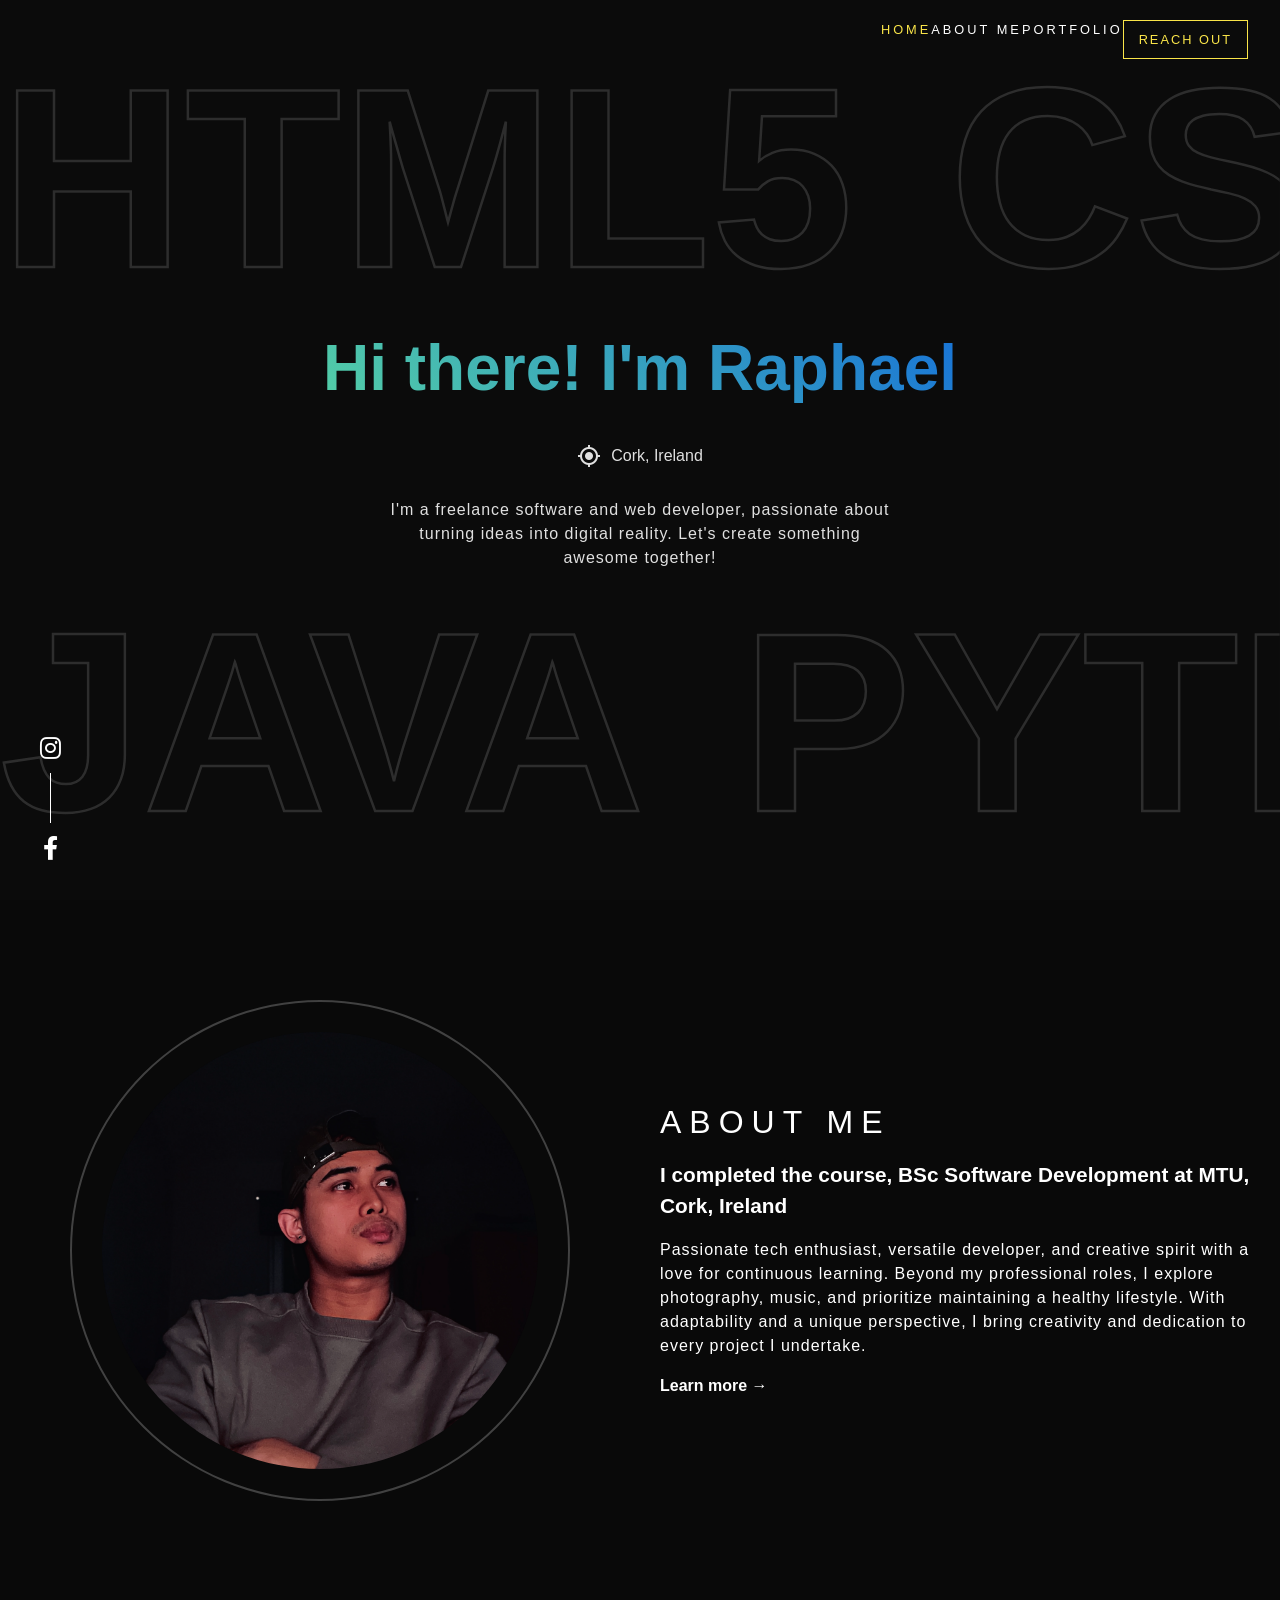
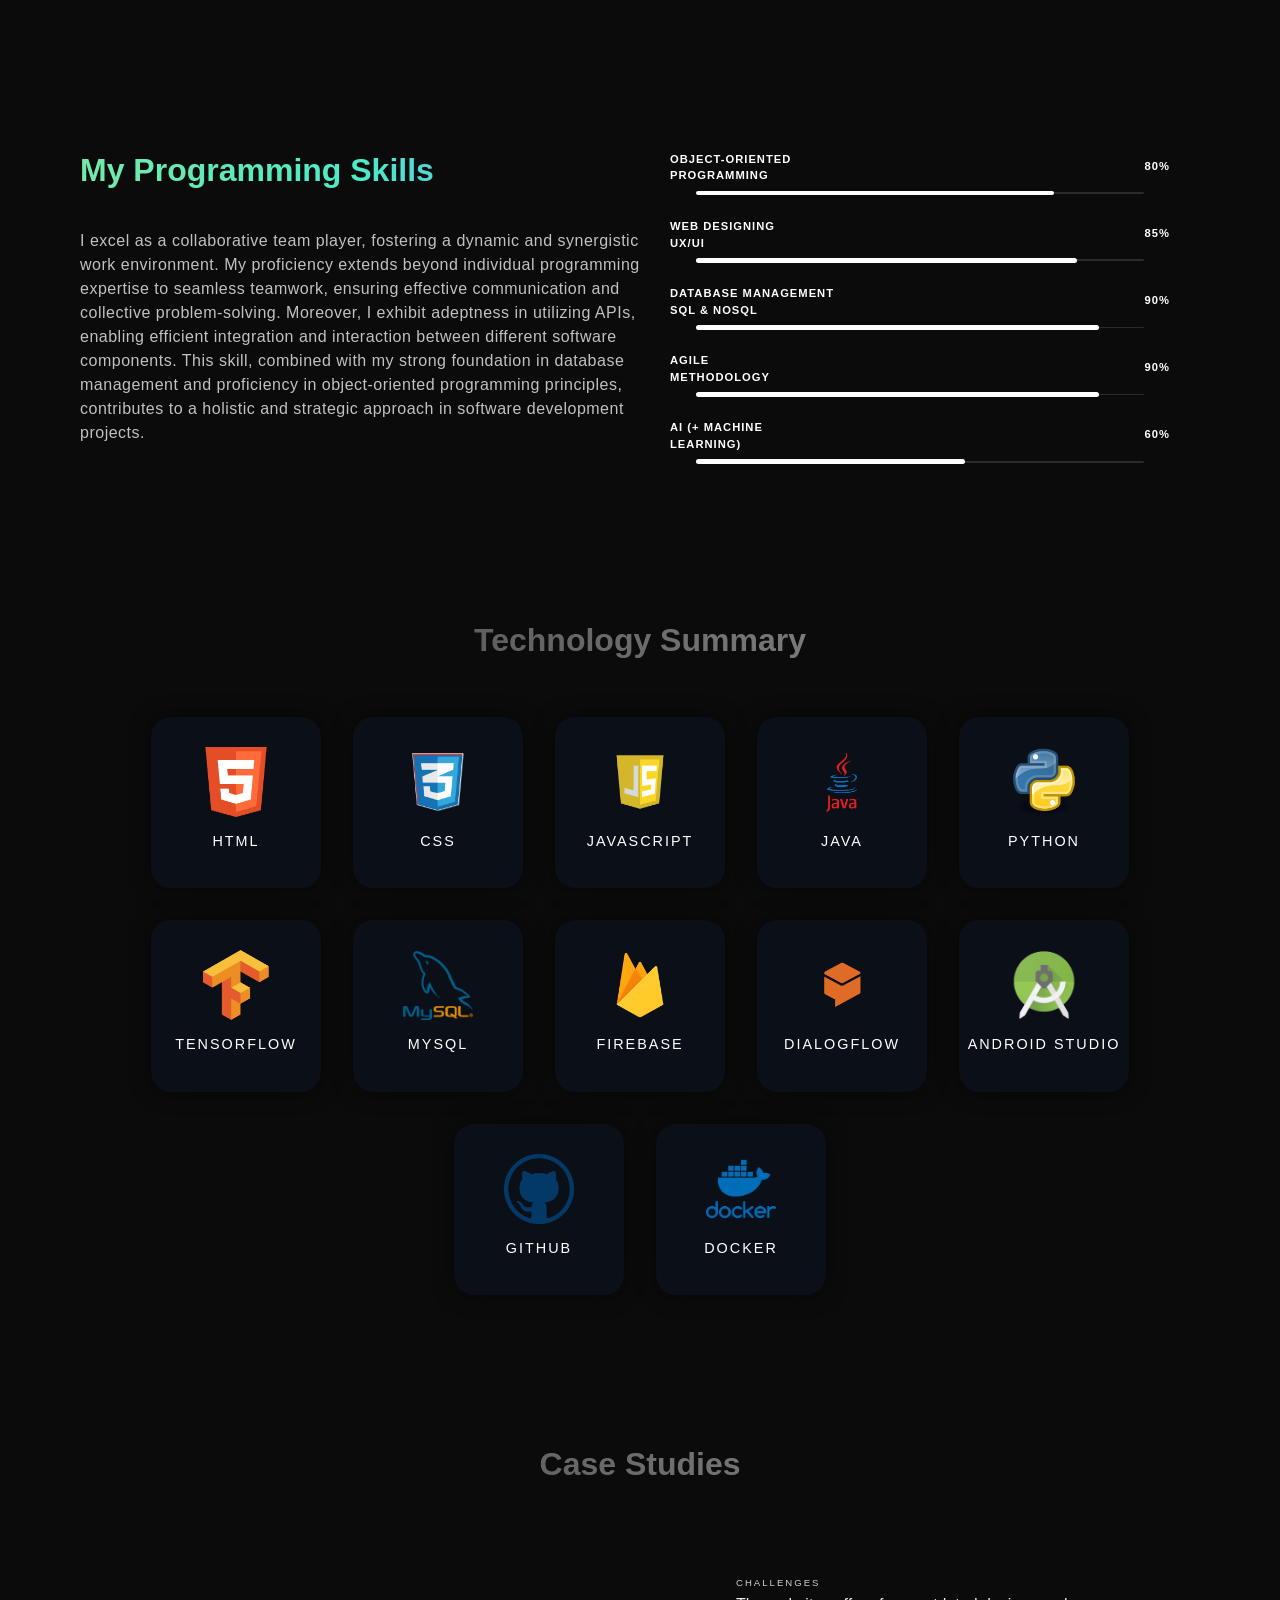
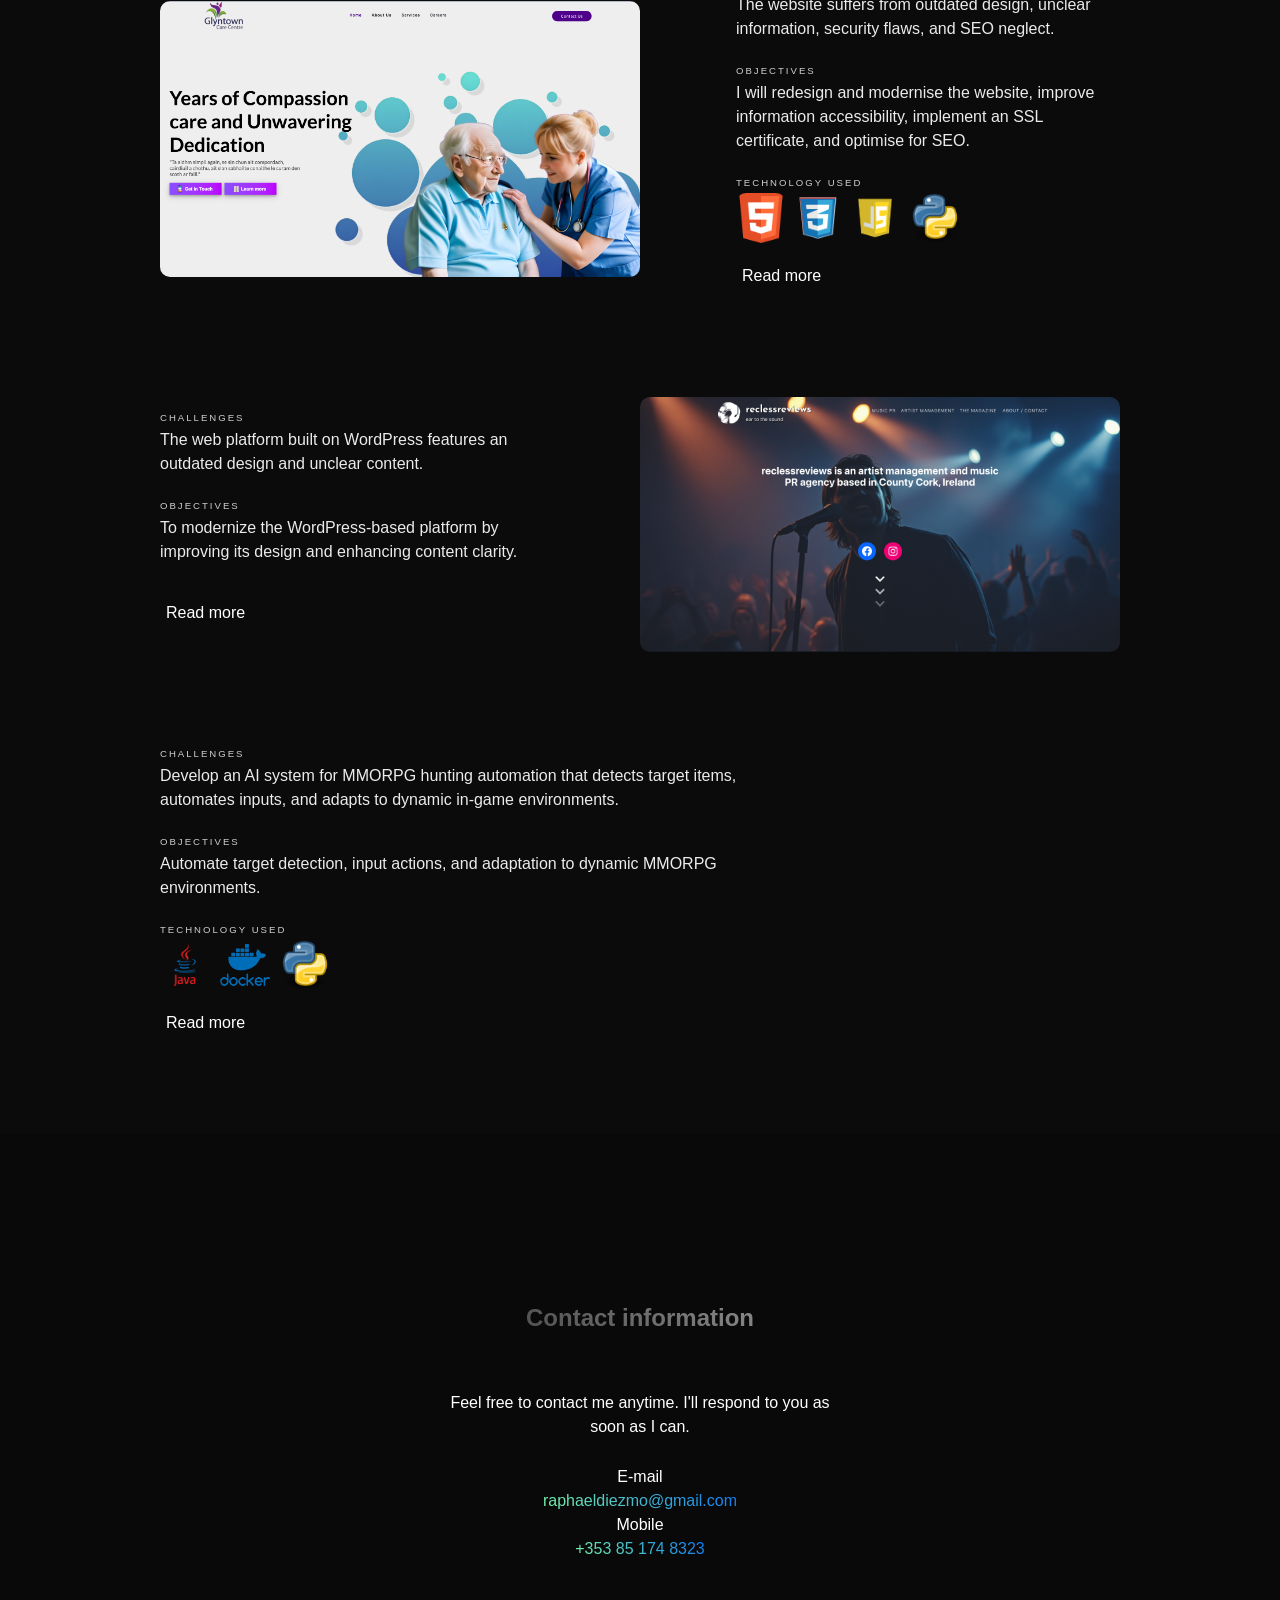
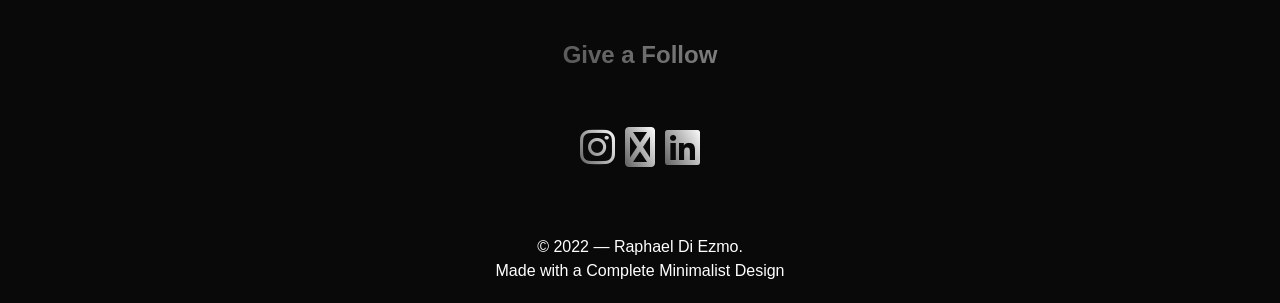
==== commit 6bd2280b: "updated nav" ====
--- a/index.html
+++ b/index.html
@@ -50,6 +50,8 @@
       <li><a href="#" class="nav-link active">Home</a> </li>
       <li><a href="about/" class="nav-link">About Me</a> </li>
       <li><a href="#portfolio-section" class="nav-link">Portfolio</a> </li>
+      <li><a href="mailto:raphaeldiezmo@gmail.com" class="reach-out-btn">Reach Out</a></li>
+
     </ul>
   </div>
 
--- a/style/navbar.css
+++ b/style/navbar.css
@@ -108,25 +108,28 @@
 
 
 .nav-link {
+    color: white;
     text-decoration: none;
-    color: transparent;
-    /* Make the text transparent */
-    -webkit-text-stroke: 2px rgb(218, 218, 218);
-    /* Specify the text stroke for WebKit (Safari) */
-    text-stroke: 2px rgb(241, 241, 241);
-    /* Specify the text stroke for Firefox */
-    transition: 0.2s ease;
+    letter-spacing: 2px;
+    display: flex;
+
+    font-weight: bolder;
+    justify-content: center;
+    align-items: center;
+    transition: 1s ease;
 }
 
 
 .nav-link:hover {
-    color: white;
-    transition: 0.2s ease;
+    color: rgb(250, 229, 73);
+
+    transition: 1s ease;
+    /* Extended duration for smoothness */
 }
 
 
 .active {
-    pointer-events: none;
+    color: rgb(250, 229, 73);
 }
 
 .x-button {
@@ -179,9 +182,9 @@
 }
 
 .fixed-nav-desktop .nav-link {
-    font-size: clamp(0.8rem, 1vw, 0.6rem);
+    font-size: clamp(0.8rem, 0.5vw, 1rem);
     text-transform: uppercase;
-    font-weight: 100;
+    font-weight: 300;
     letter-spacing: 3px;
 }
 
@@ -198,4 +201,47 @@
         color: rgb(255, 255, 255);
 
     }
+
+    .nav-link {
+        text-decoration: none;
+        color: transparent;
+        /* Make the text transparent */
+        -webkit-text-stroke: 2px rgb(218, 218, 218);
+        /* Specify the text stroke for WebKit (Safari) */
+        text-stroke: 2px rgb(241, 241, 241);
+        /* Specify the text stroke for Firefox */
+        transition: 0.2s ease;
+    }
+
+
+    .nav-link:hover {
+        color: white;
+        transition: 0.2s ease;
+    }
+
+
+}
+
+.reach-out-btn {
+    color: rgb(250, 229, 73);
+    background-color: transparent;
+    text-decoration: none;
+    text-transform: uppercase;
+    font-size: clamp(0.8rem, 1vw, 0.6rem);
+    padding: 9px 15px;
+    letter-spacing: 2px;
+    border: 1px solid rgb(250, 229, 73);
+    margin: auto;
+
+    display: flex;
+    justify-content: center;
+    align-self: center;
+    transition: 0.5s ease;
+}
+
+.reach-out-btn:hover {
+    color: rgb(125, 33, 0);
+    background-color: rgb(250, 229, 73);
+    transition: 0.5s ease;
+
 }
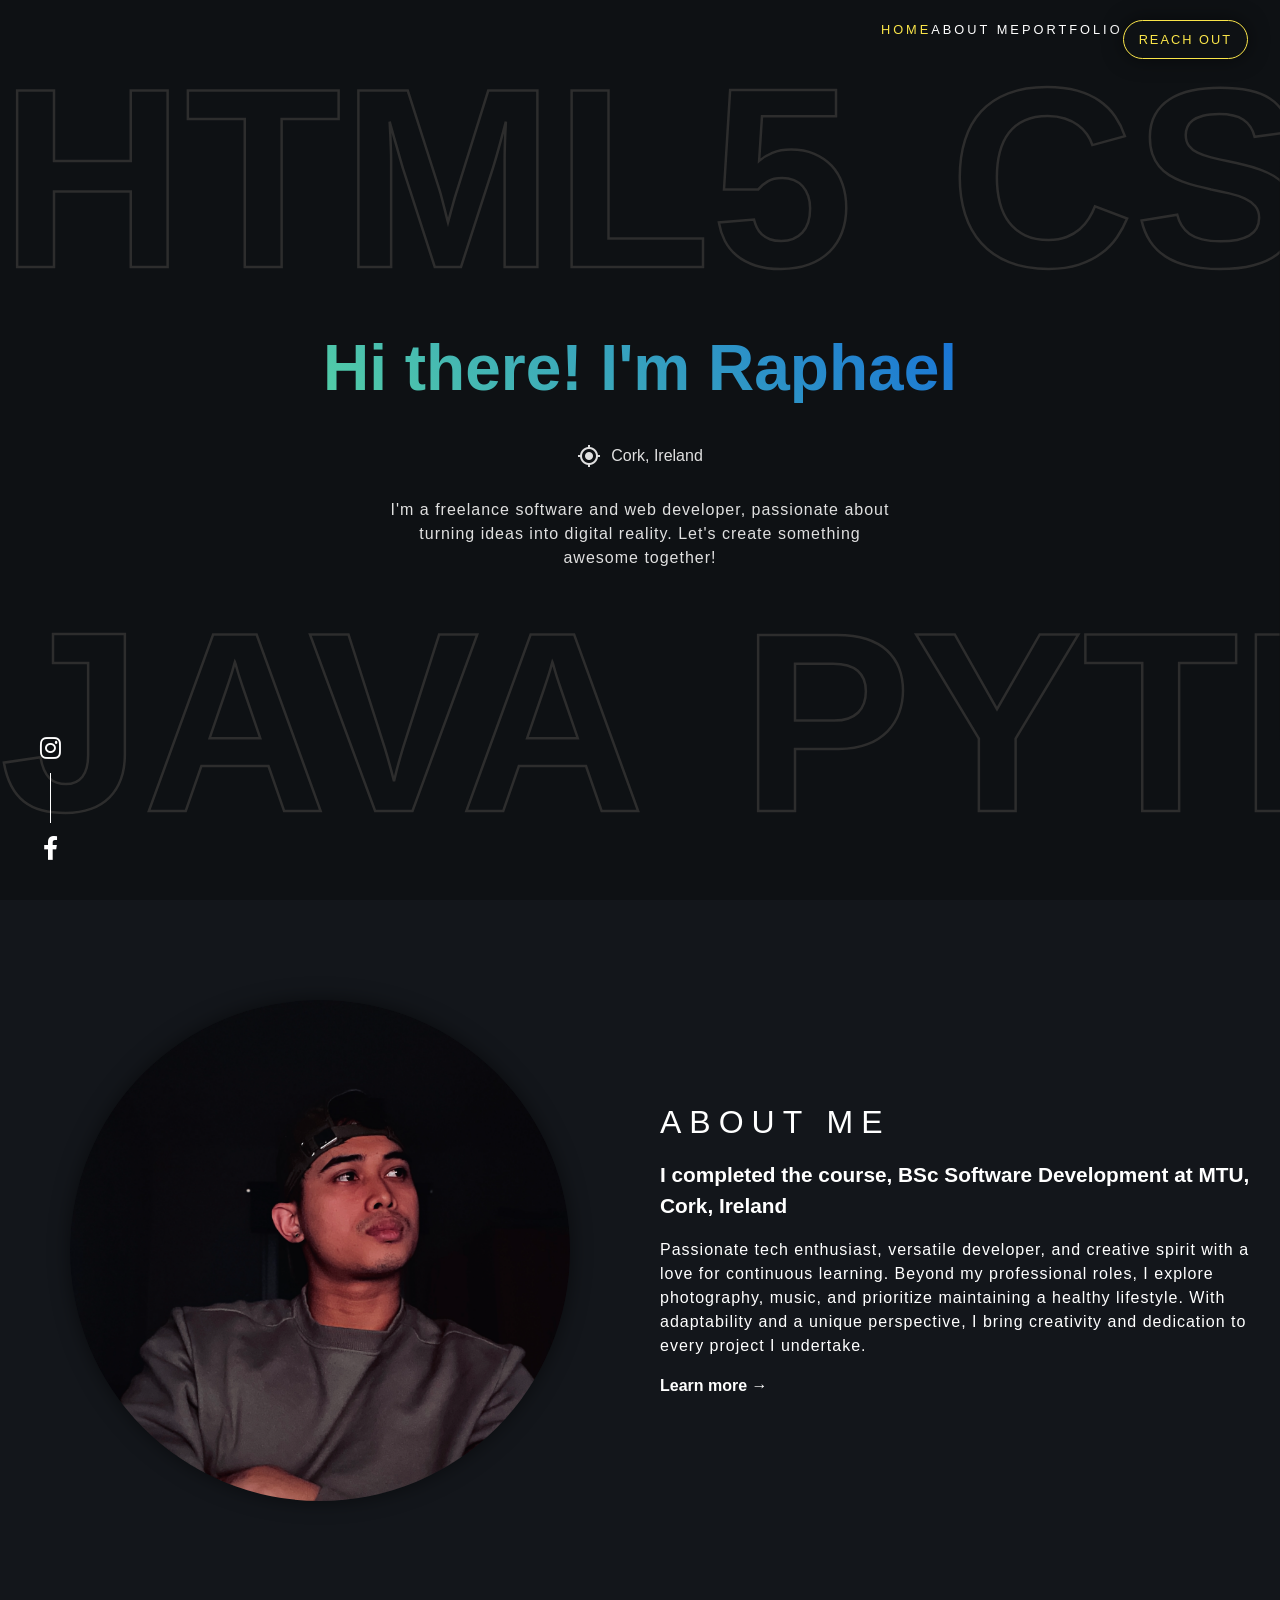
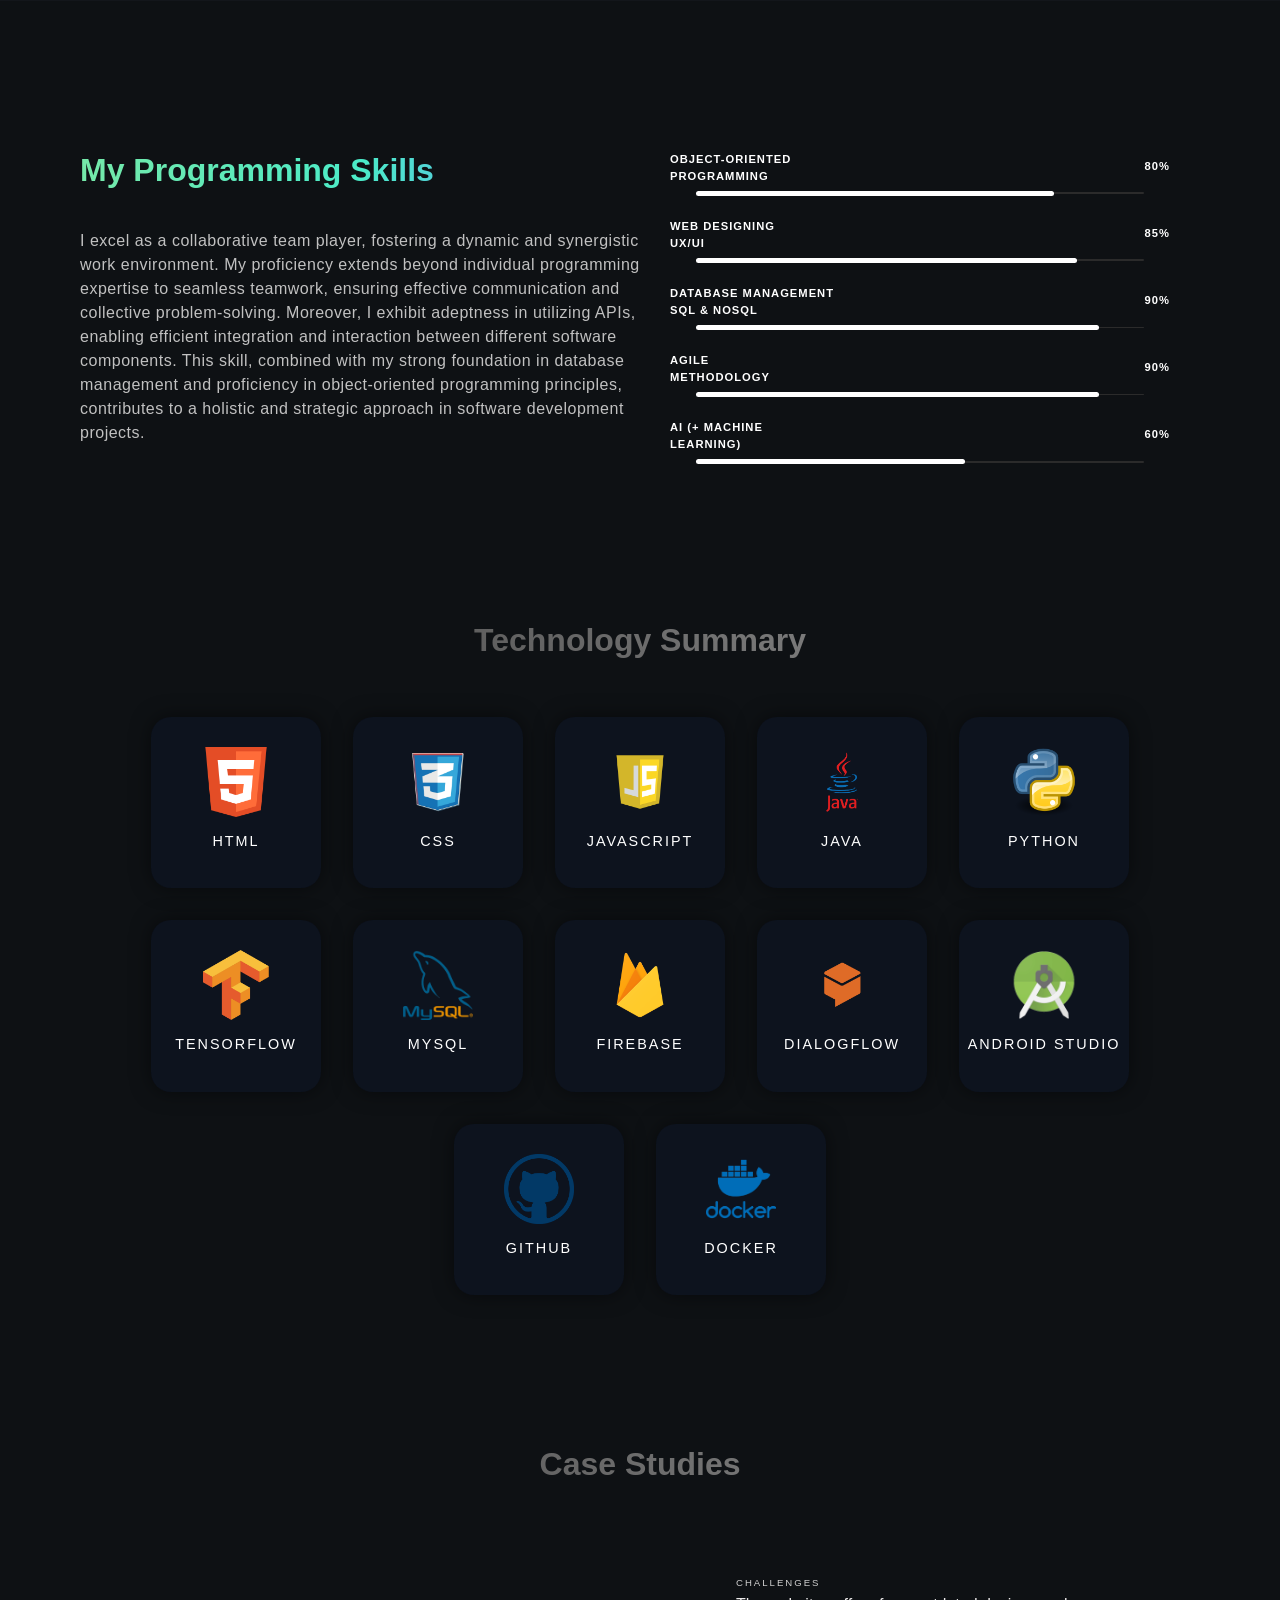
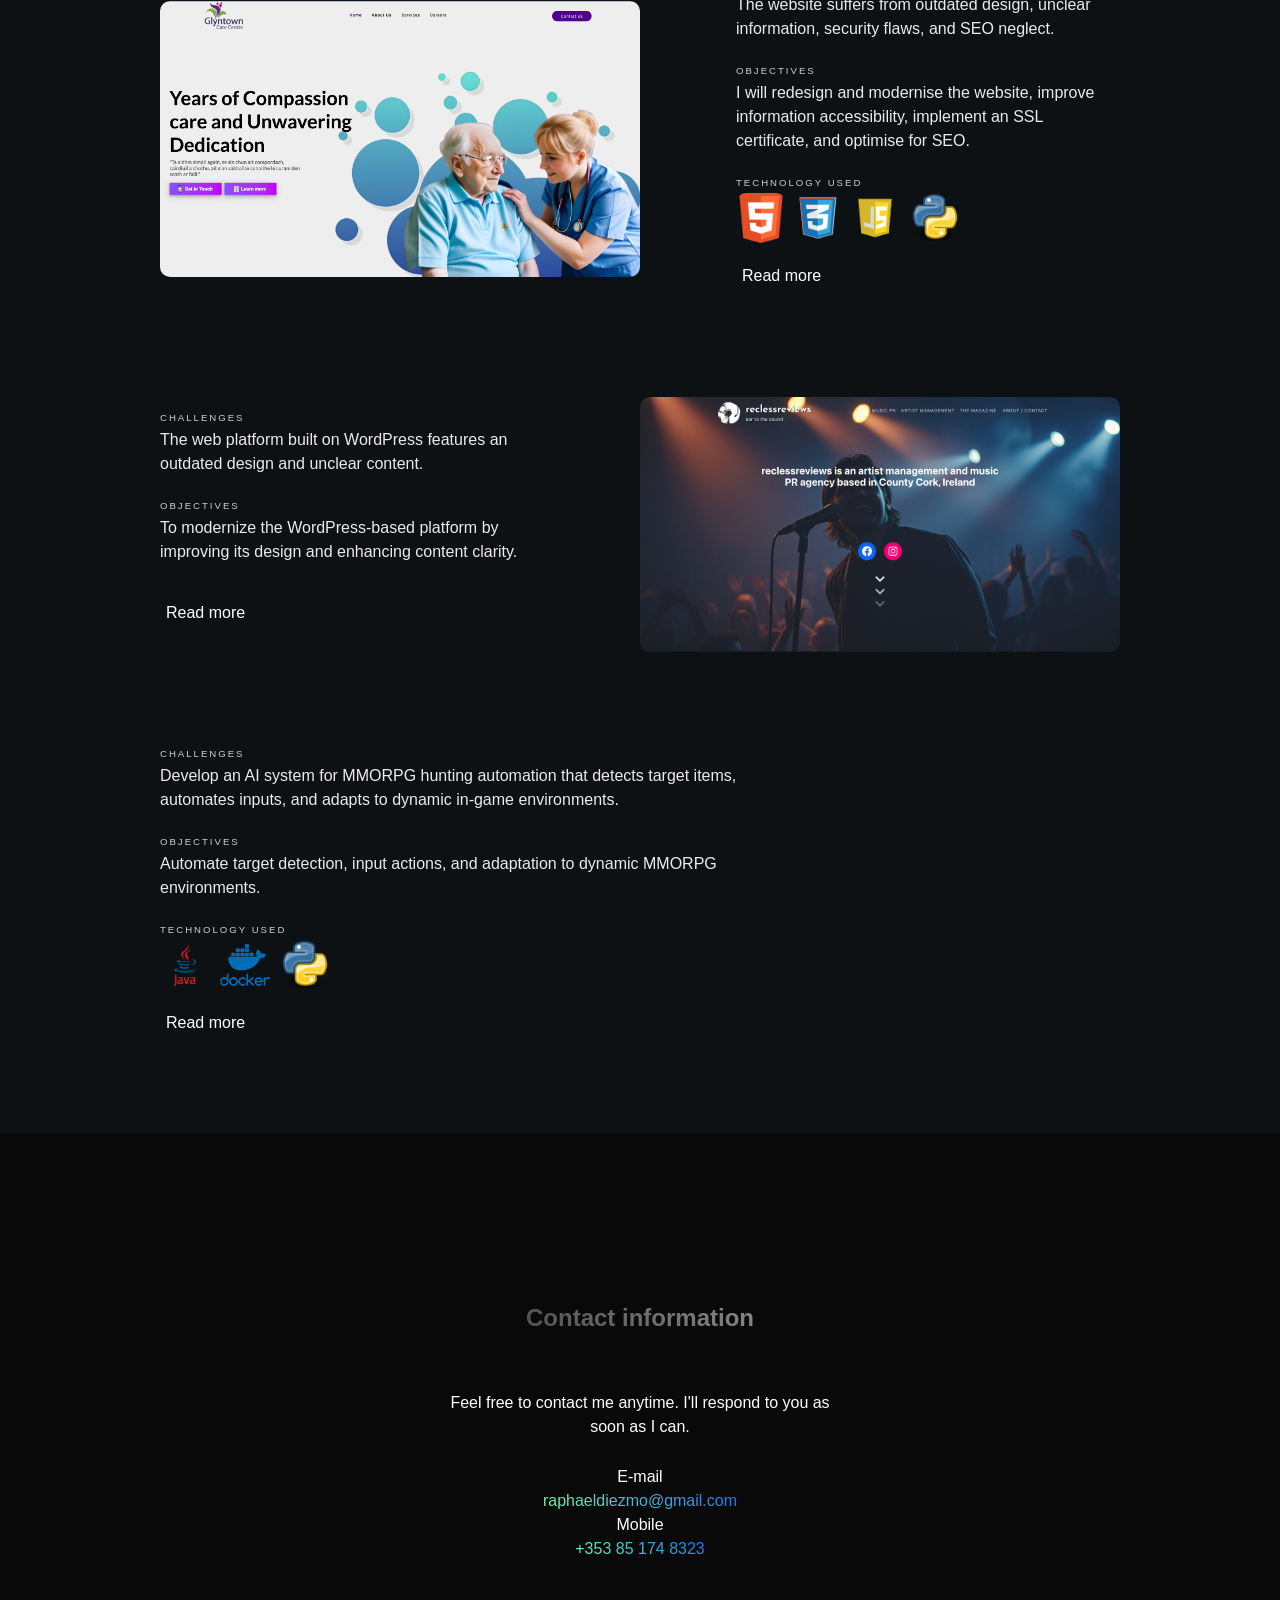
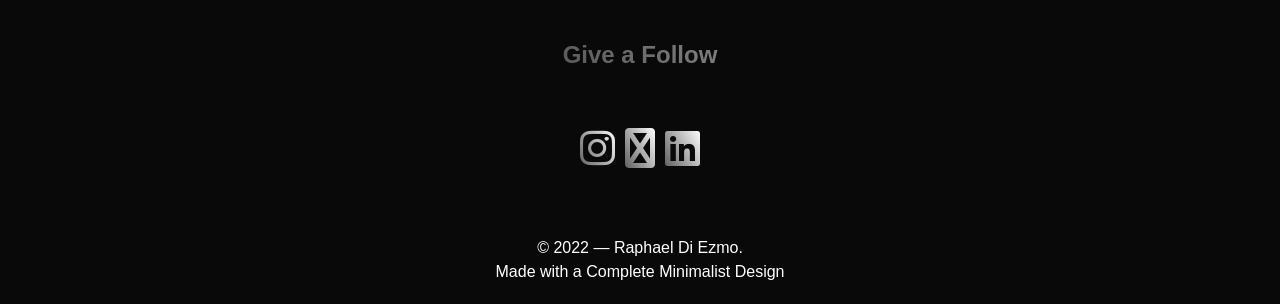
==== commit 9a484041: "up" ====
--- a/index.html
+++ b/index.html
@@ -169,8 +169,8 @@
           <img class="appear " src="images/me.png" alt="it's just my photo">
         </div>
         <div class="information-container-contents">
-          <h4 class="about-me-title bottomToTop-text">
-            <span class="fade-in">
+          <h4 class="about-me-title">
+            <span class="bottomToTop-text">
               About me
             </span>
           </h4>
--- a/style/navbar.css
+++ b/style/navbar.css
@@ -226,6 +226,7 @@
     color: rgb(250, 229, 73);
     background-color: transparent;
     text-decoration: none;
+    border-radius: 20px;
     text-transform: uppercase;
     font-size: clamp(0.8rem, 1vw, 0.6rem);
     padding: 9px 15px;
@@ -237,6 +238,8 @@
     justify-content: center;
     align-self: center;
     transition: 0.5s ease;
+    box-shadow: 0 0 20px rgba(0, 0, 0, 0.5);
+
 }
 
 .reach-out-btn:hover {
--- a/style/info-section.css
+++ b/style/info-section.css
@@ -5,7 +5,7 @@
     width: 100%;
     color: white;
     text-align: left;
-    background-color: rgb(9, 9, 9);
+    background-color: rgb(19, 22, 27);
     padding: 100px 0;
 
 
@@ -37,7 +37,9 @@
 
 
 .my-img-container img {
-    border: 2px rgb(65, 65, 65) solid;
+    padding: 0;
+    box-shadow: 0 0 20px rgba(0, 0, 0, 0.5);
+
 }
 
 .information-container-contents p,
@@ -54,8 +56,12 @@
     text-align: left;
     text-transform: uppercase;
     padding-bottom: 10px;
+    overflow: hidden;
 }
-
+.about-me-title span{
+    width: 100%;
+    animation: bottomToTop 1s forwards;
+}
 .normal-text {
     font-size: 1rem;
     letter-spacing: 1px;
--- a/style/style.css
+++ b/style/style.css
@@ -3,7 +3,8 @@
   padding: 0;
   max-width: 1960px;
   font-family: "SF Pro Text", "SF Pro Icons", "Helvetica Neue", Helvetica, Arial, sans-serif;
-  background-color: rgb(11, 11, 11);
+  background-color: rgb(14, 17, 20);
+
   overflow-y: scroll;
   overflow-x: hidden;
   scroll-behavior: smooth;
@@ -354,4 +355,98 @@
 .show {
   opacity: 1;
   filter: blur(0);
+}
+
+
+/* under construction */
+.hand-container {
+  display: flex;
+  justify-content: center;
+  gap: 50px;
+  align-items: center;
+  flex-direction: column;
+  height: 100vh;
+  ;
+}
+
+/* From Uiverse.io by andrew-demchenk0 */
+.cube-loader {
+  position: relative;
+  /* u can choose any size */
+  width: 75px;
+  height: 75px;
+  transform-style: preserve-3d;
+  transform: rotateX(-30deg);
+  animation: animate 4s linear infinite;
+}
+
+@keyframes animate {
+  0% {
+    transform: rotateX(-30deg) rotateY(0);
+  }
+
+  100% {
+    transform: rotateX(-30deg) rotateY(360deg);
+  }
+}
+
+.cube-loader .cube-wrapper {
+  position: absolute;
+  width: 100%;
+  height: 100%;
+  /* top: 0;
+  left: 0; */
+  transform-style: preserve-3d;
+}
+
+.cube-loader .cube-wrapper .cube-span {
+  position: absolute;
+  width: 100%;
+  height: 100%;
+  /* top: 0;
+  left: 0; */
+  /* width 75px / 2 = 37.5px */
+  transform: rotateY(calc(90deg * var(--i))) translateZ(37.5px);
+  background: linear-gradient(to bottom,
+      hsl(330, 3.13%, 25.1%) 0%,
+      hsl(177.27, 21.71%, 32.06%) 5.5%,
+      hsl(176.67, 34.1%, 36.88%) 12.1%,
+      hsl(176.61, 42.28%, 40.7%) 19.6%,
+      hsl(176.63, 48.32%, 43.88%) 27.9%,
+      hsl(176.66, 53.07%, 46.58%) 36.6%,
+      hsl(176.7, 56.94%, 48.91%) 45.6%,
+      hsl(176.74, 62.39%, 50.91%) 54.6%,
+      hsl(176.77, 69.86%, 52.62%) 63.4%,
+      hsl(176.8, 76.78%, 54.08%) 71.7%,
+      hsl(176.83, 83.02%, 55.29%) 79.4%,
+      hsl(176.85, 88.44%, 56.28%) 86.2%,
+      hsl(176.86, 92.9%, 57.04%) 91.9%,
+      hsl(176.88, 96.24%, 57.59%) 96.3%,
+      hsl(176.88, 98.34%, 57.93%) 99%,
+      hsl(176.89, 99.07%, 58.04%) 100%);
+}
+
+.cube-top {
+  position: absolute;
+  width: 75px;
+  height: 75px;
+  background: hsl(330, 3.13%, 25.1%) 0%;
+  /* width 75px / 2 = 37.5px */
+  transform: rotateX(90deg) translateZ(37.5px);
+  transform-style: preserve-3d;
+}
+
+.cube-top::before {
+  content: '';
+  position: absolute;
+  /* u can choose any size */
+  width: 75px;
+  height: 75px;
+  background: hsl(176.61, 42.28%, 40.7%) 19.6%;
+  transform: translateZ(-90px);
+  filter: blur(10px);
+  box-shadow: 0 0 10px #323232,
+    0 0 20px hsl(176.61, 42.28%, 40.7%) 19.6%,
+    0 0 30px #323232,
+    0 0 40px hsl(176.61, 42.28%, 40.7%) 19.6%;
 }
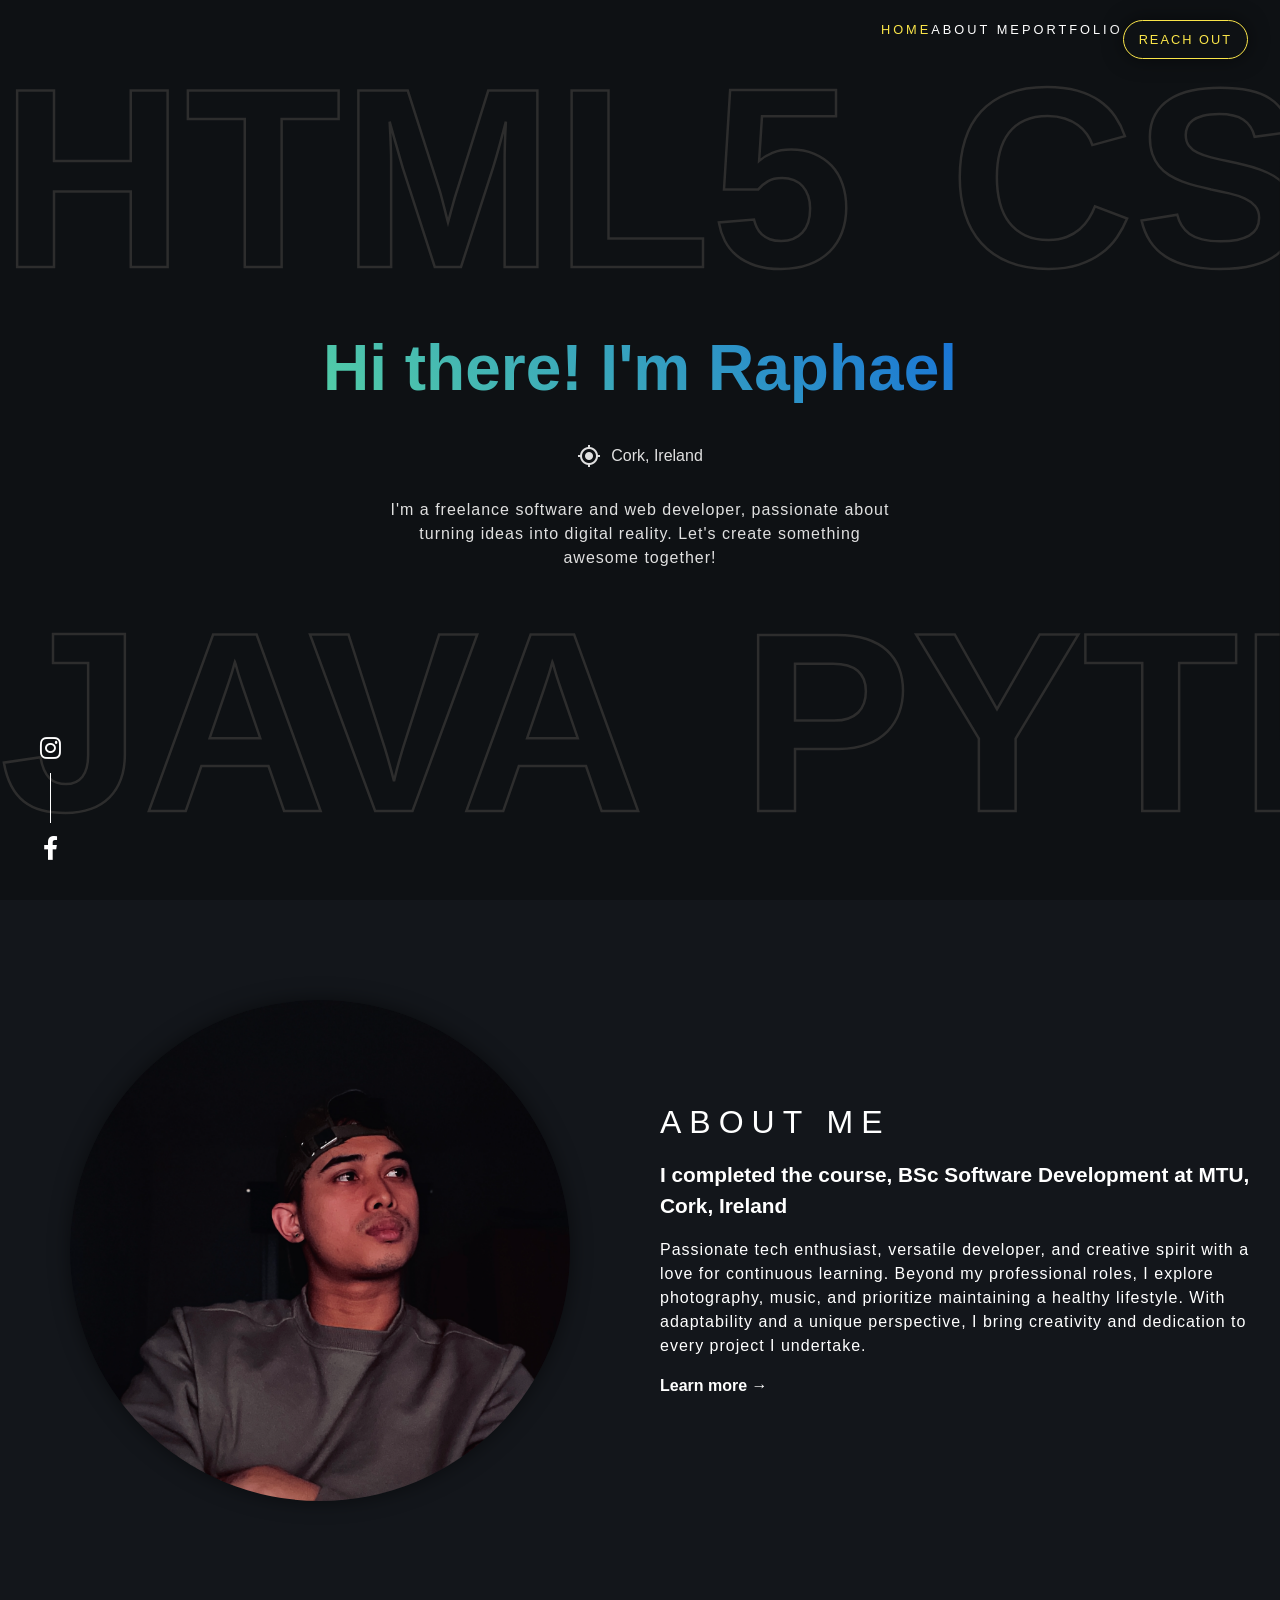
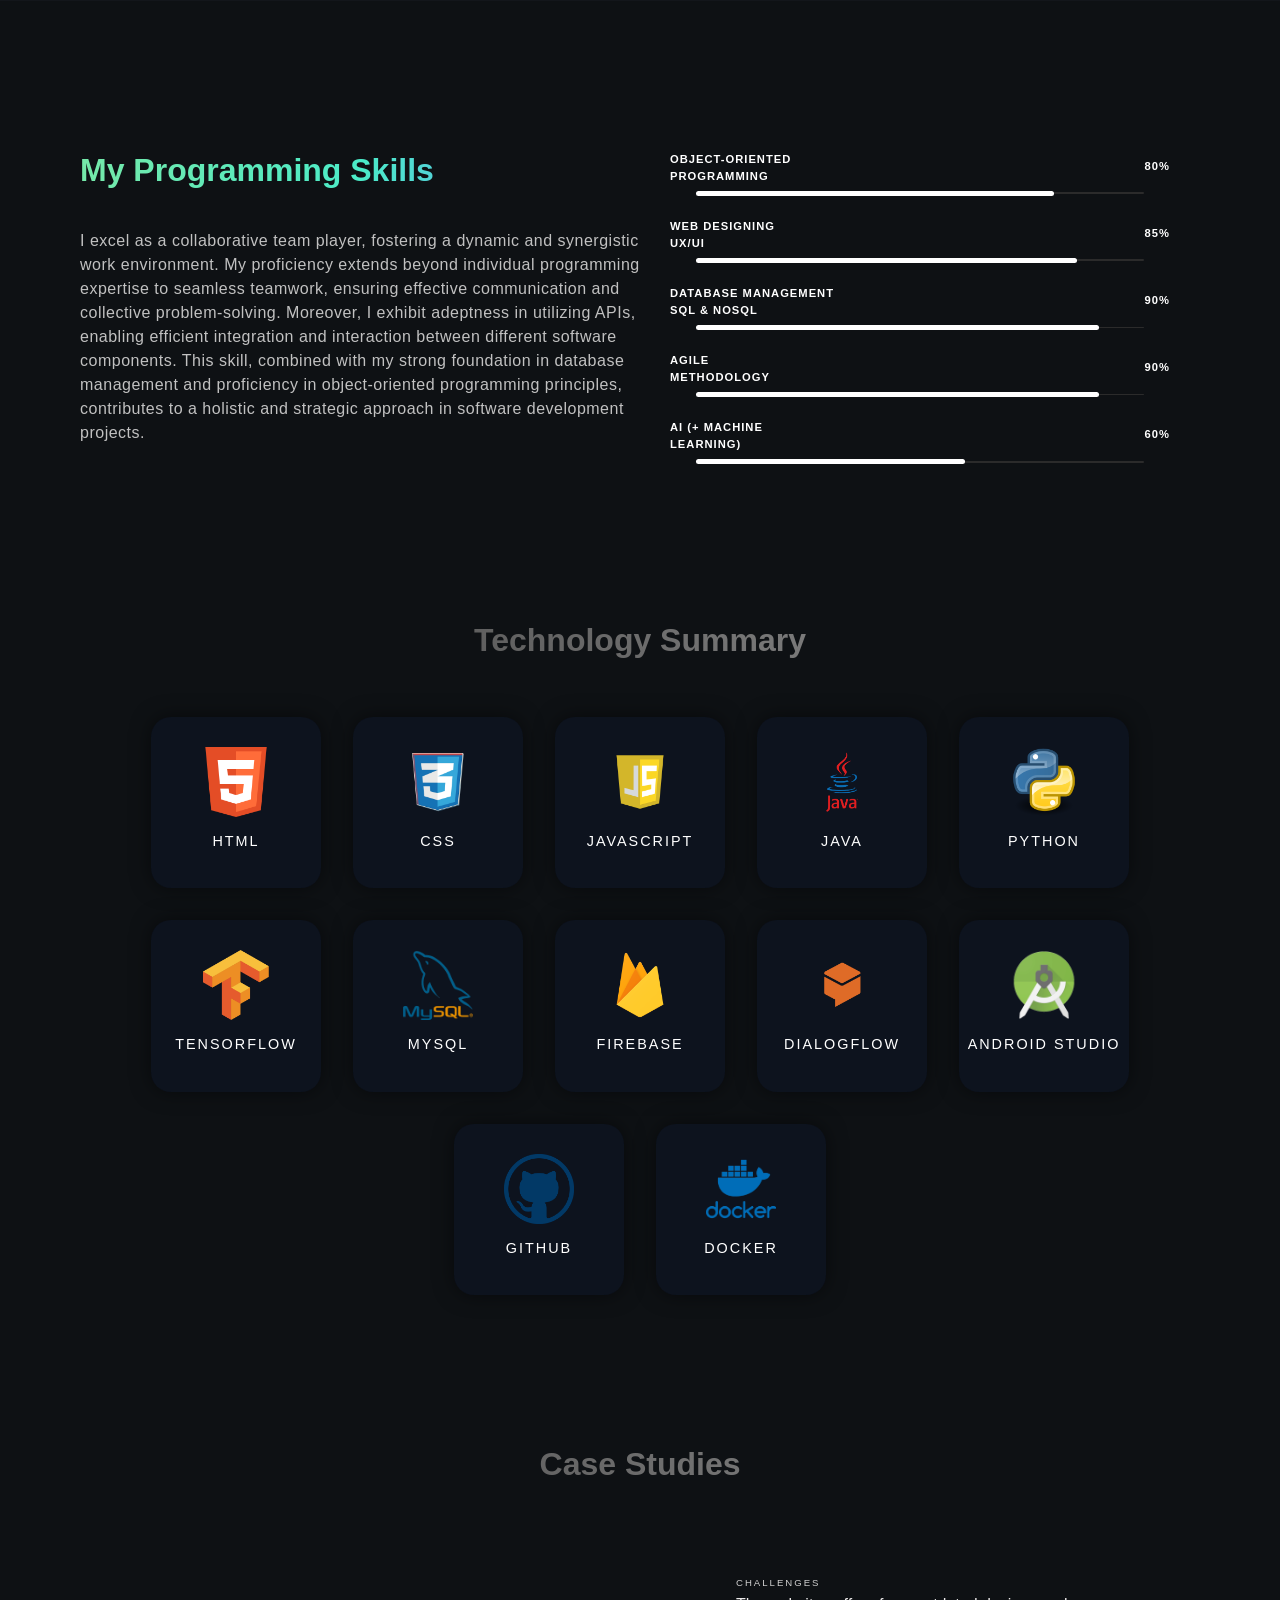
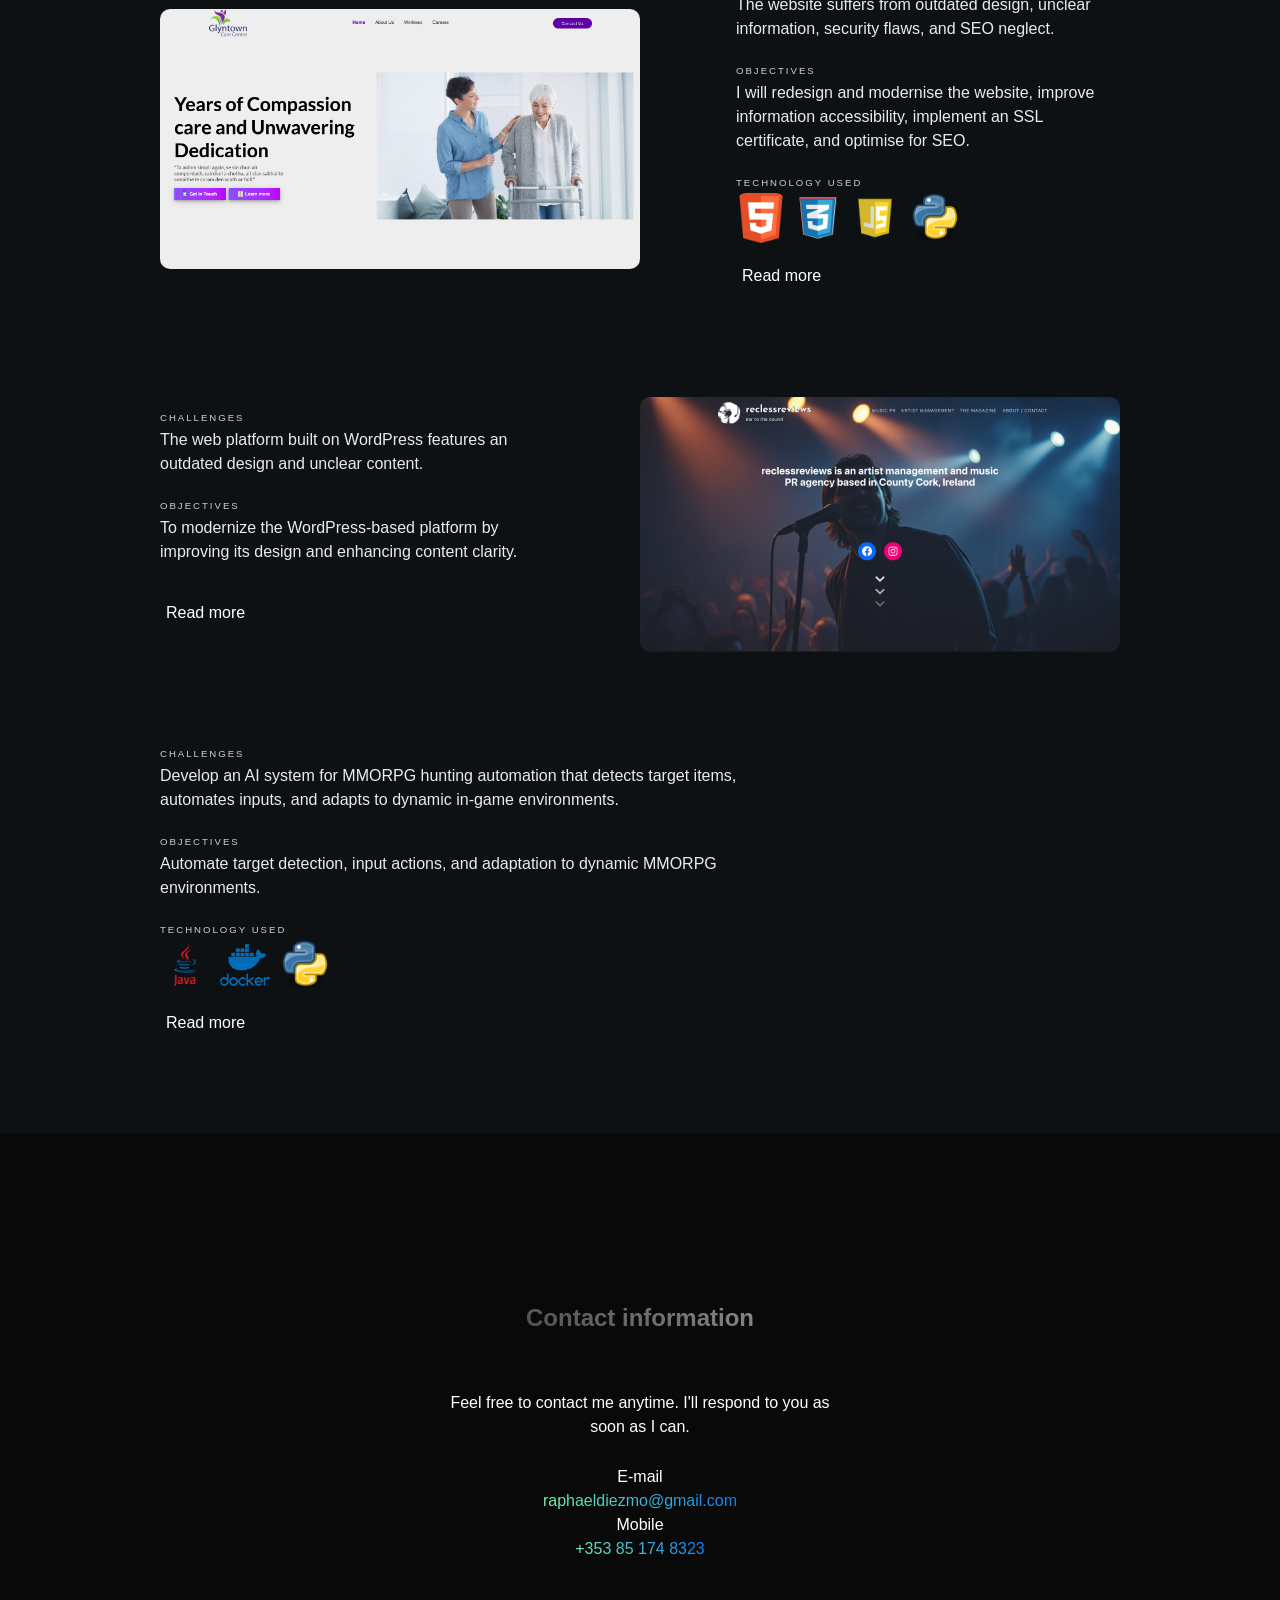
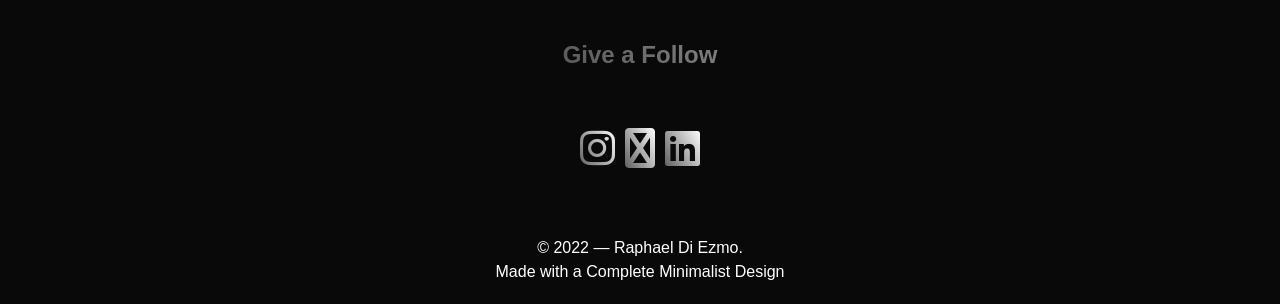
==== commit 60bc2434: "bug fixes" ====
--- a/index.html
+++ b/index.html
@@ -483,7 +483,7 @@
         </div> -->
         <div class="case-study-imgs-container">
 
-          <div class="case-study blur-animation-scroll">
+          <div class="case-study ">
             <img src="images/glyntowncare.png" alt="">
             <section>
 
@@ -516,7 +516,7 @@
                 <button>Read more</button></a>
             </section>
           </div>
-          <div class="case-study blur-animation-scroll">
+          <div class="case-study ">
             <img src="images/reclessreviews.png" alt="">
             <section>
 
@@ -539,7 +539,7 @@
             </section>
 
           </div>
-          <div class="case-study blur-animation-scroll">
+          <div class="case-study ">
             <img src="https://raw.githubusercontent.com/raphaeldiezmo/Mou/refs/heads/main/logo/Mou.png" alt="">
             <section>
               <div class="case-study-challenges-container">
--- a/style/case-study.css
+++ b/style/case-study.css
@@ -74,6 +74,7 @@
     align-items: center;
 
 
+
 }
 
 .case-study {
@@ -139,10 +140,35 @@
 
 }
 
-.case-study-img img:hover {
-    transform: scale(1.1);
-    border-radius: 8px;
-
+.landing-case-study {
+    display: flex;
+    width: clamp(300px, 90%, 1000px);
+    gap: 50px;
+    margin-top: 100px;
+}
+
+.landing-case-study-text {
+    display: flex;
+    flex-direction: column;
+    color: white;
+    justify-content: center;
+    align-items: start;
+
+
+}
+
+.landing-case-study-text h1 {
+    font-size: clamp(2rem, 10vw, 4rem);
+}
+
+.case-study-img {
+    margin: auto;
+    text-align: center;
+}
+
+.case-study-img img {
+    width: clamp(300px, 100%, 600px);
+    margin: auto;
 }
 
 .case-study-contents {
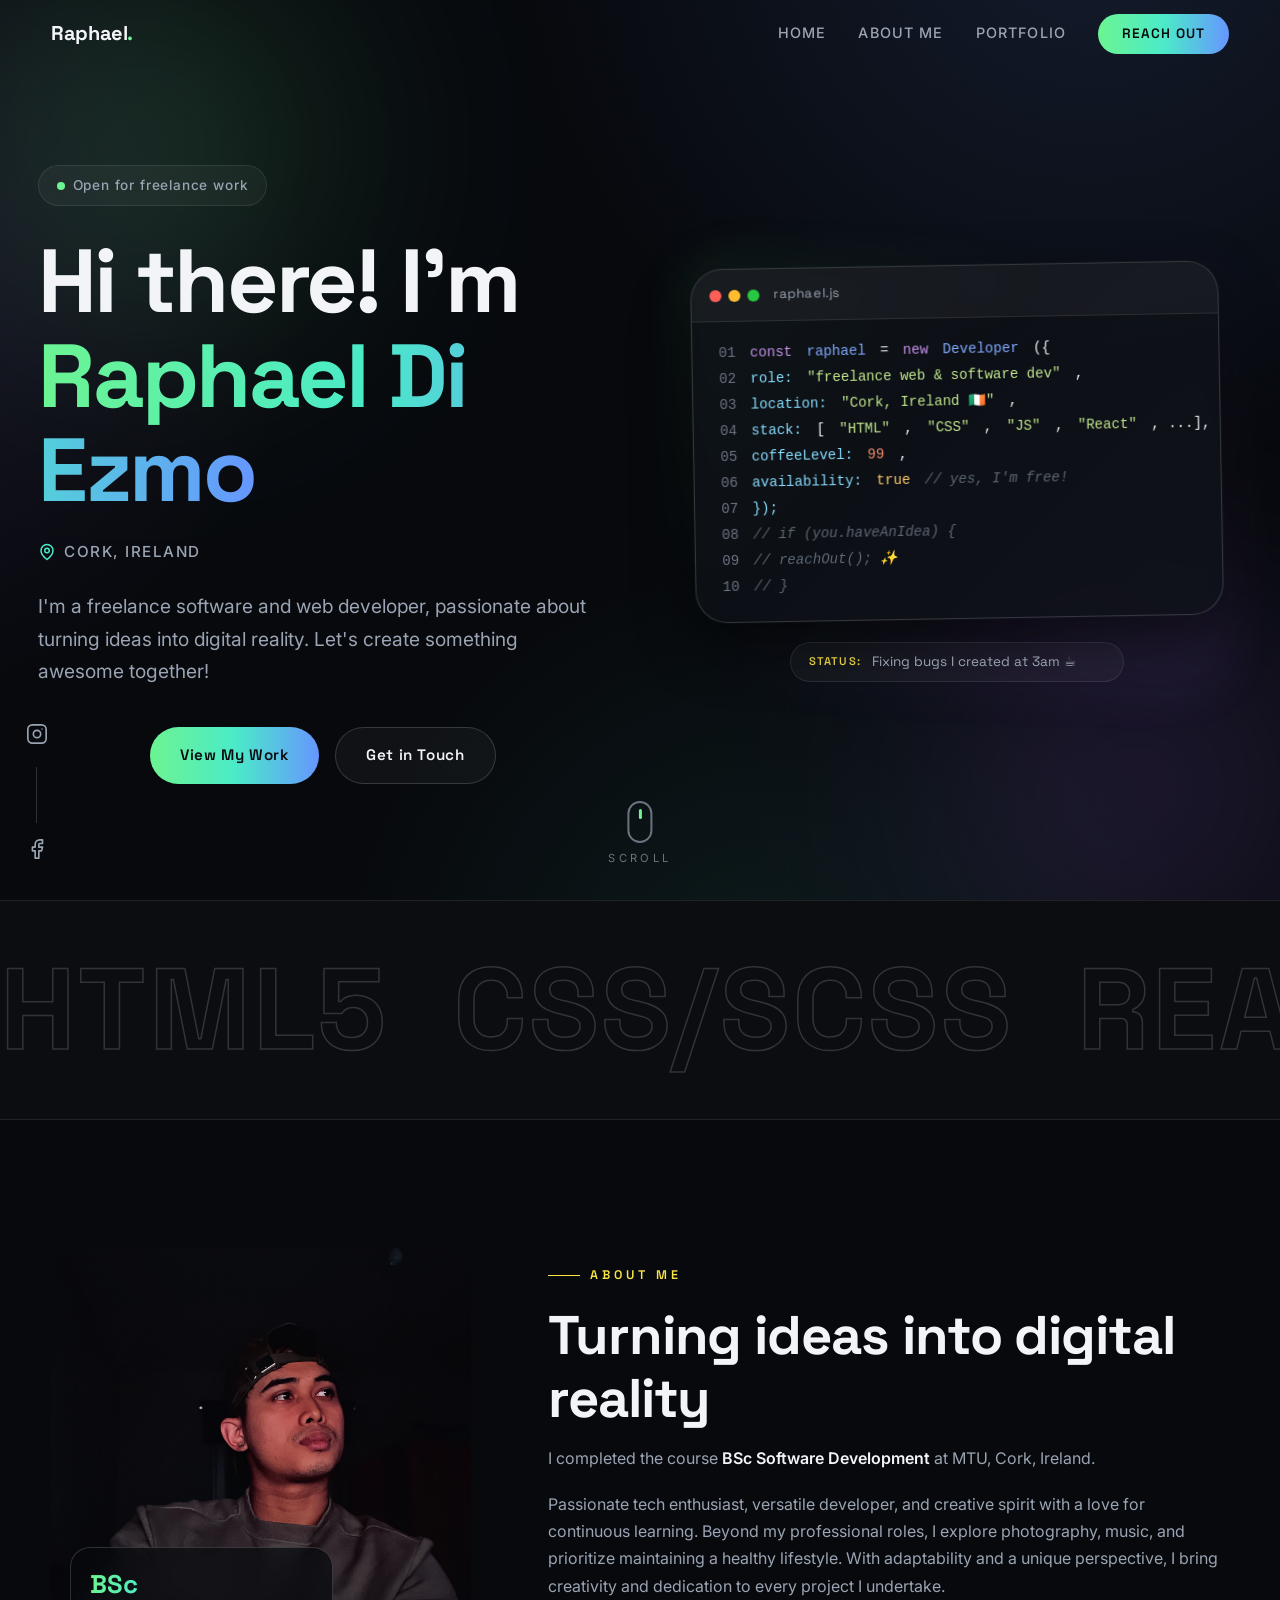
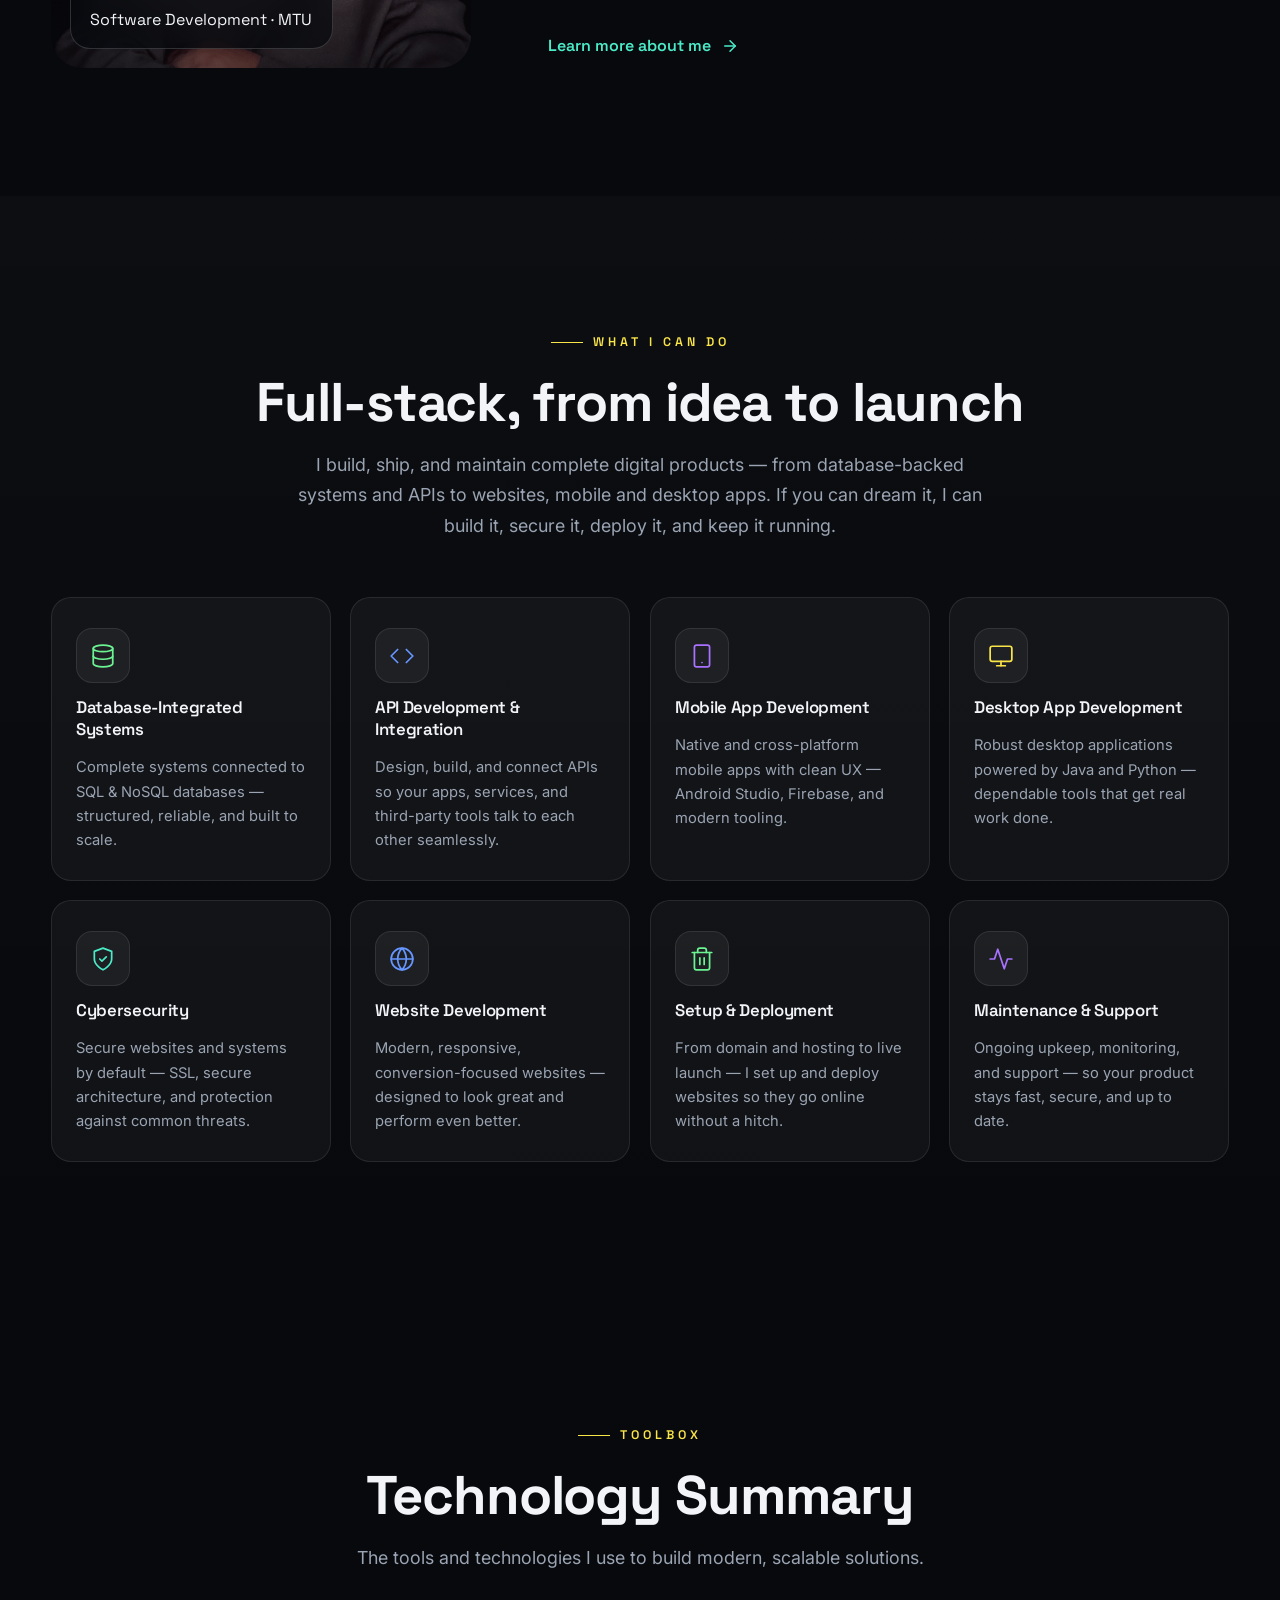
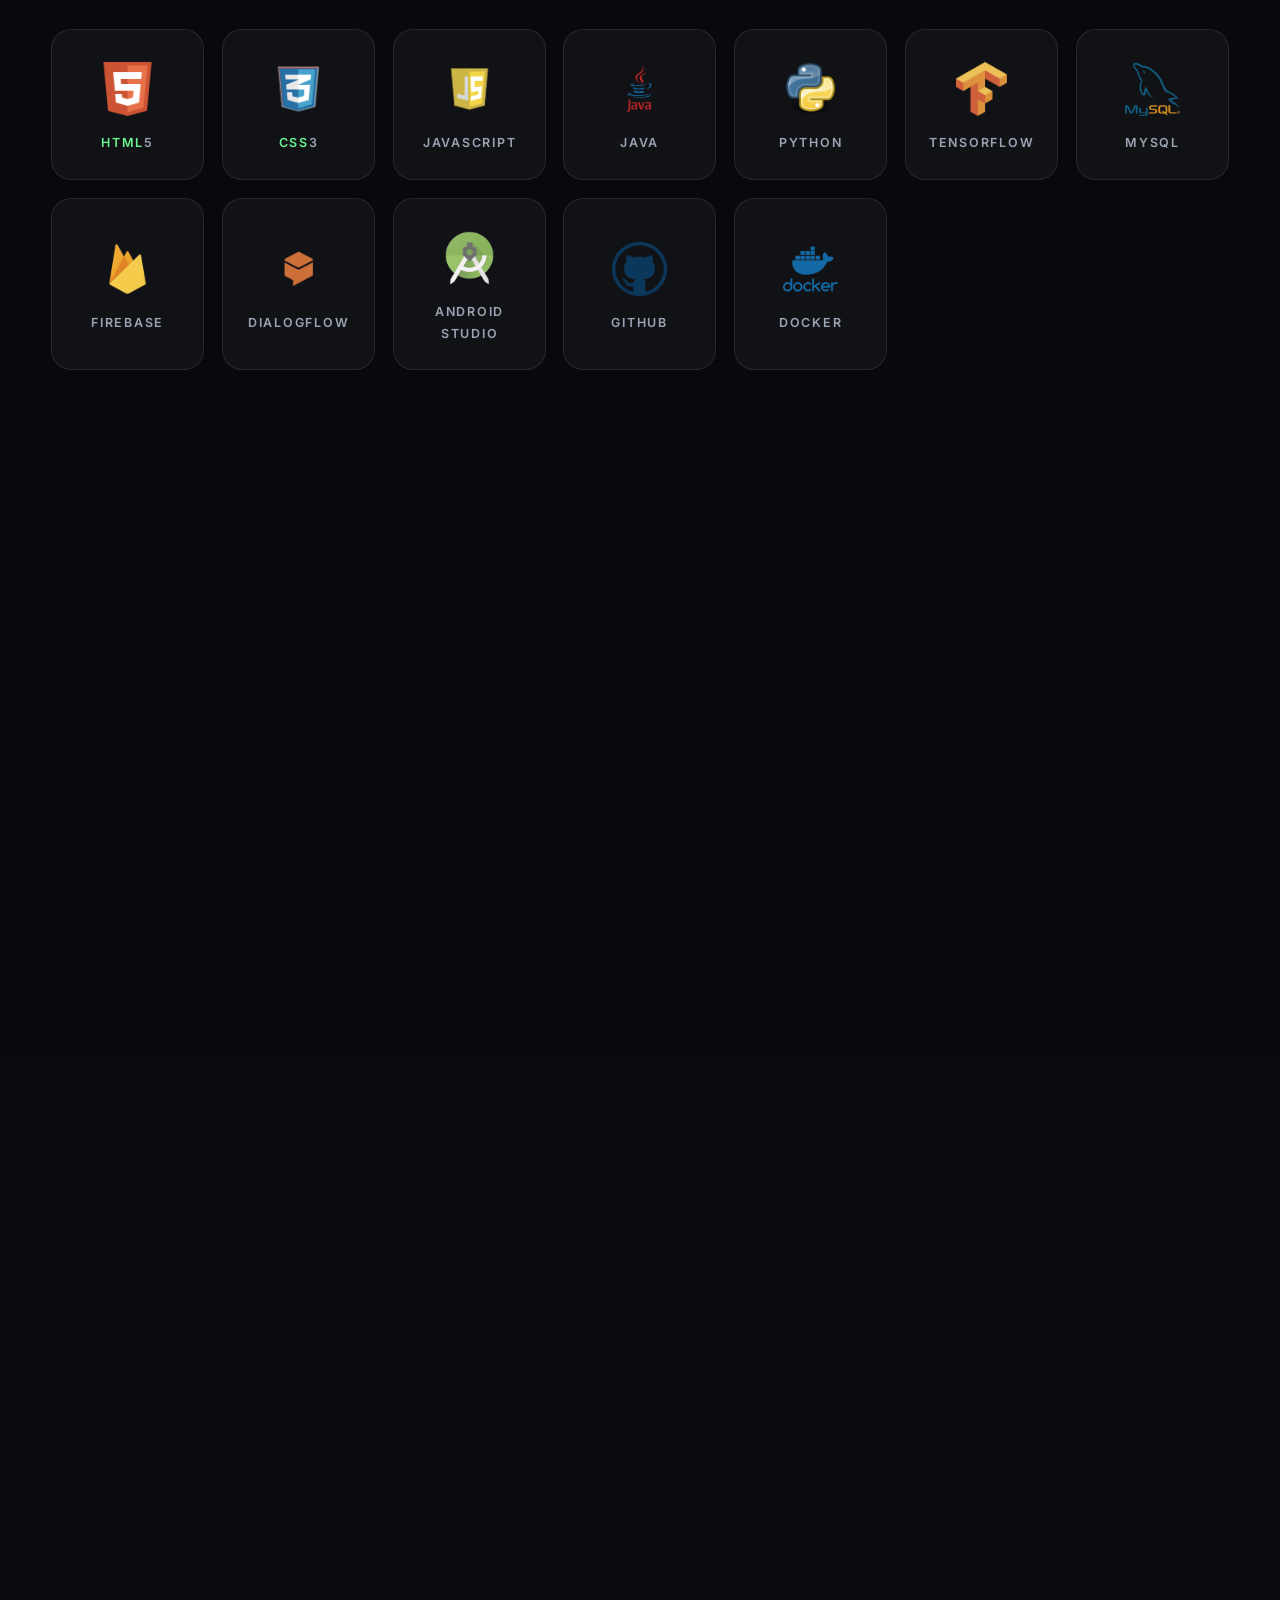
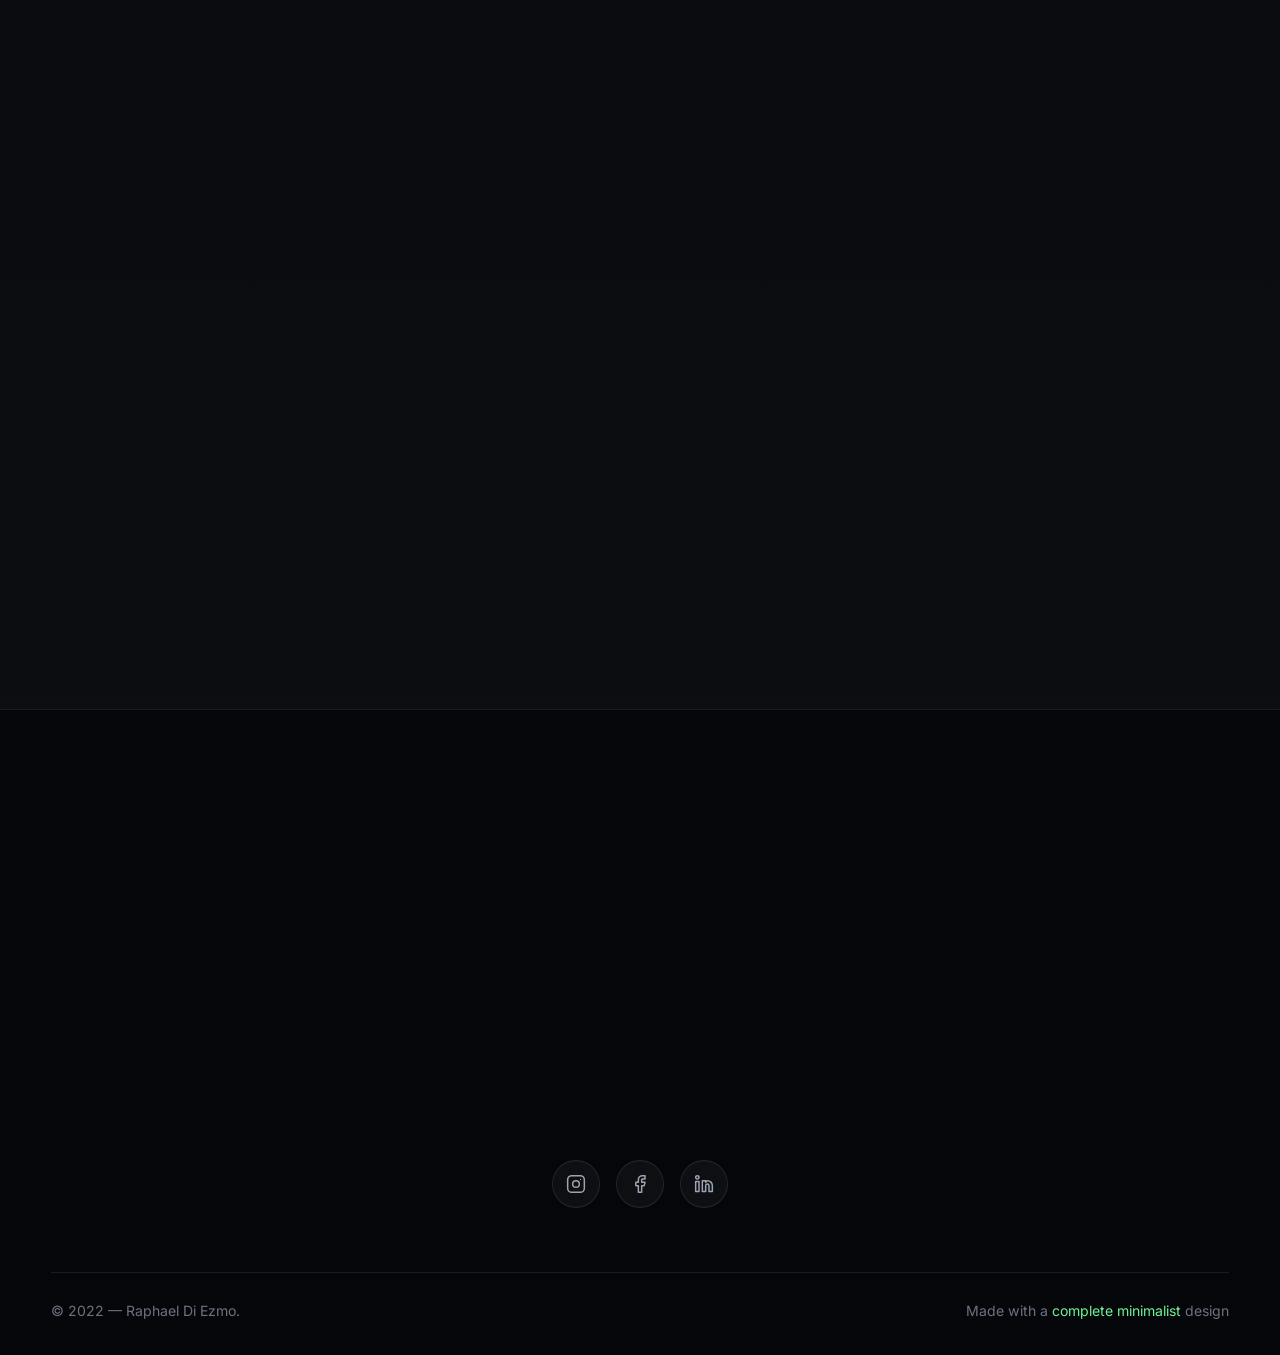
==== commit f2faf792: "major update" ====
--- a/index.html
+++ b/index.html
@@ -1,642 +1,572 @@
 <!DOCTYPE html>
-
-<html lang="en" dir="ltr">
+<html lang="en">
 
 <head>
-  <title>Raphael Di Ezmo</title>
-  <meta charset="utf-8">
-  <meta name="viewport" content="width=device-width,initial-scale=1.0">
-  <link href="https://cdn.jsdelivr.net/npm/bootstrap@5.0.2/dist/css/bootstrap.min.css" rel="stylesheet"
-    integrity="sha384-EVSTQN3/azprG1Anm3QDgpJLIm9Nao0Yz1ztcQTwFspd3yD65VohhpuuCOmLASjC" crossorigin="anonymous">
-  <link href='https://fonts.googleapis.com/css?family=Zen Kaku Gothic Antique' rel='stylesheet'>
+  <meta charset="UTF-8">
+  <meta name="viewport" content="width=device-width, initial-scale=1.0">
+  <meta name="description" content="Raphael Di Ezmo — Freelance software & web developer based in Cork, Ireland. I turn ideas into digital reality.">
+  <title>Raphael Di Ezmo — Software & Web Developer</title>
+
+  <!-- Fonts -->
   <link rel="preconnect" href="https://fonts.googleapis.com">
   <link rel="preconnect" href="https://fonts.gstatic.com" crossorigin>
-  <link href="https://fonts.googleapis.com/icon?family=Material+Icons" rel="stylesheet">
-
-  <link href="https://fonts.googleapis.com/css2?family=Montserrat:wght@700&display=swap" rel="stylesheet">
+  <link href="https://fonts.googleapis.com/css2?family=Inter:wght@300;400;500;600;700&family=Space+Grotesk:wght@400;500;600;700&display=swap" rel="stylesheet">
+
+  <!-- Favicon -->
   <link rel="icon" type="image/x-icon" href="images/favicon.ico">
 
-  <link rel="stylesheet" href="style/home-section.css">
-  <link rel="stylesheet" href="style/links.css">
-  <link rel="stylesheet" href="style/case-study.css">
-  <link rel="stylesheet" href="style/portfolio.css">
-  <link rel="stylesheet" href="style/navbar.css">
-  <link rel="stylesheet" href="style/info-section.css">
-  <link rel="stylesheet" href="style/tech-summary-card.css">
-  <link rel="stylesheet" href="https://cdnjs.cloudflare.com/ajax/libs/font-awesome/4.7.0/css/font-awesome.min.css">
-  <link rel="stylesheet" href="style/text-on-scroll-animation.css">
-  <link rel="stylesheet" href="style/animation.css">
-  <link rel="stylesheet" href="style/fixed-social.css">
-  <link rel="stylesheet" href="style/service-section.css">
-
-  <link rel="stylesheet" type="text/css" href="style/style.css">
-
-  <link rel="stylesheet" href="https://cdnjs.cloudflare.com/ajax/libs/font-awesome/6.0.0-beta3/css/all.min.css">
+  <!-- Styles -->
+  <link rel="stylesheet" href="style/main.css">
 </head>
 
 <body>
-  <div class="fixed-socials">
-    <a class="social-icon ig" href="https://www.instagram.com/raphaeldiezmo/" target="_blank">
-      <i class="fab fa-instagram"></i>
-    </a> <span class="divider"></span>
-
-    <a class="social-icon fb" href="https://www.facebook.com/ezmmo" target="_blank">
-      <i class="fab fa-facebook-f"></i>
+
+  <!-- Fixed social rail -->
+  <div class="fixed-socials" aria-hidden="true">
+    <a href="https://www.instagram.com/raphaeldiezmo/" target="_blank" rel="noopener" aria-label="Instagram">
+      <svg xmlns="http://www.w3.org/2000/svg" width="22" height="22" viewBox="0 0 24 24" fill="none" stroke="currentColor" stroke-width="1.8" stroke-linecap="round" stroke-linejoin="round">
+        <rect x="2" y="2" width="20" height="20" rx="5"></rect>
+        <circle cx="12" cy="12" r="4"></circle>
+        <circle cx="17.5" cy="6.5" r="0.8" fill="currentColor" stroke="none"></circle>
+      </svg>
+    </a>
+    <span class="divider"></span>
+    <a href="https://www.facebook.com/ezmmo" target="_blank" rel="noopener" aria-label="Facebook">
+      <svg xmlns="http://www.w3.org/2000/svg" width="22" height="22" viewBox="0 0 24 24" fill="none" stroke="currentColor" stroke-width="1.8" stroke-linecap="round" stroke-linejoin="round">
+        <path d="M18 2h-3a5 5 0 0 0-5 5v3H7v4h3v8h4v-8h3l1-4h-4V7a1 1 0 0 1 1-1h3z"></path>
+      </svg>
     </a>
   </div>
 
-  <div class="fixed-nav-desktop">
-    <ul>
-      <li><a href="#" class="nav-link active">Home</a> </li>
-      <li><a href="about/" class="nav-link">About Me</a> </li>
-      <li><a href="#portfolio-section" class="nav-link">Portfolio</a> </li>
-      <li><a href="mailto:raphaeldiezmo@gmail.com" class="reach-out-btn">Reach Out</a></li>
-
-    </ul>
-  </div>
-
-  <div class="fixed-top">
-    <!-- fixed menu bars -->
-    <button class="menu" onclick="toggleMenu()">
-      <span class="bar"></span>
-      <span class="bar"></span>
-      <span class="bar"></span>
-    </button>
-  </div>
-
-
-  <nav id="menu">
-    <button class="x-button" onclick="toggleMenu()">
-      <span class="x-bar"></span>
-      <span class="x-bar"></span>
-    </button>
-    <ul>
-      <li><a href="#" class="nav-link active">Home</a> </li>
-      <li><a href="about/" class="nav-link">About Me</a> </li>
-      <li><a href="#portfolio-section" class="nav-link">Portfolio</a> </li>
-    </ul>
+  <!-- Header / Navigation -->
+  <header class="site-header">
+    <div class="container">
+      <nav class="nav">
+        <a href="#" class="nav-logo">Raphael<span class="dot">.</span></a>
+
+        <ul class="nav-links">
+          <li><a href="#" class="active">Home</a></li>
+          <li><a href="about/">About Me</a></li>
+          <li><a href="#portfolio">Portfolio</a></li>
+          <li><a href="mailto:raphaeldiezmo@gmail.com" class="nav-cta">Reach Out</a></li>
+        </ul>
+
+        <button class="menu-toggle" aria-label="Toggle menu" aria-expanded="false">
+          <span></span>
+          <span></span>
+          <span></span>
+        </button>
+      </nav>
+    </div>
+  </header>
+
+  <!-- Mobile navigation overlay -->
+  <nav class="mobile-nav" aria-label="Mobile navigation">
+    <a href="#">Home</a>
+    <a href="about/">About Me</a>
+    <a href="#portfolio">Portfolio</a>
+    <a href="mailto:raphaeldiezmo@gmail.com">Reach Out</a>
   </nav>
 
-
-  <main id="full-page-container" onclick="hideMenu()">
-
-
-
-
-
-
-    <section id="home-section" class="section-container">
-      <div class="home-container">
-        <div class="wrapper">
-
-          <div class="service-tech-list-outer-container">
-            <div class="service-tech-list-container scroller">
-              <div class="inner-scroller tech-list ">
-                <span class="tech-item">
-                  HTML5
-                </span>
-                <span class="tech-item">
-                  CSS/SCSS
-                </span>
-
-                <span class="tech-item">
-                  REACT
-                </span>
-                <span class="tech-item">
-                  ANGULAR
-                </span>
-                <span class="tech-item">
-                  NODE.JS
-                </span>
-              </div>
-
+  <main>
+
+<!-- ============ HERO ============ -->
+    <section id="home" class="hero">
+      <div class="hero-split">
+        <div class="hero-text">
+          <span class="hero-badge reveal">
+            <span class="pulse"></span>
+            Open for freelance work
+          </span>
+
+          <h1 class="hero-title">
+            <span class="line-1 reveal">Hi there! I'm</span>
+            <span class="gradient-text reveal" style="--reveal-delay:.1s">Raphael Di Ezmo</span>
+          </h1>
+
+          <p class="hero-location reveal" style="--reveal-delay:.2s">
+            <svg xmlns="http://www.w3.org/2000/svg" width="18" height="18" viewBox="0 0 24 24" fill="none" stroke="currentColor" stroke-width="2" stroke-linecap="round" stroke-linejoin="round">
+              <path d="M20 10c0 6-8 12-8 12s-8-6-8-12a8 8 0 0 1 16 0z"></path>
+              <circle cx="12" cy="10" r="3"></circle>
+            </svg>
+            Cork, Ireland
+          </p>
+
+          <p class="hero-description reveal" style="--reveal-delay:.3s">
+            I'm a freelance software and web developer, passionate about turning ideas into digital reality.
+            Let's create something awesome together!
+          </p>
+
+          <div class="hero-ctas reveal" style="--reveal-delay:.4s">
+            <a href="#portfolio" class="btn btn-primary">View My Work</a>
+            <a href="mailto:raphaeldiezmo@gmail.com" class="btn btn-ghost">Get in Touch</a>
+          </div>
+        </div>
+
+        <div class="hero-visual reveal" style="--reveal-delay:.25s">
+          <div class="code-window">
+            <div class="code-window__head">
+              <div class="code-window__dots">
+                <span class="code-window__dot"></span>
+                <span class="code-window__dot"></span>
+                <span class="code-window__dot"></span>
+              </div>
+              <span class="code-window__file">raphael.js</span>
             </div>
-            <div class="service-tech-list-container scroller">
-              <div class="inner-scroller tech-list-2">
-                <span class="tech-item">
-                  JAVA
-                </span>
-                <span class="tech-item">
-                  PYTHON
-                </span>
-                <span class="tech-item">
-                  SQL
-                </span>
-                <span class="tech-item">
-                  GITHUB
-                </span>
-                <span class="tech-item">
-                  MONGODB
-                </span>
-              </div>
-
+            <div class="code-window__body">
+              <div class="code-line">
+                <span class="ln">01</span>
+                <span class="kw">const</span> <span class="fn">raphael</span> = <span class="kw">new</span> <span class="fn">Developer</span>({
+              </div>
+              <div class="code-line">
+                <span class="ln">02</span>
+                <span class="indent">role:</span> <span class="str">"freelance web &amp; software dev"</span>,
+              </div>
+              <div class="code-line">
+                <span class="ln">03</span>
+                <span class="indent">location:</span> <span class="str">"Cork, Ireland 🇮🇪"</span>,
+              </div>
+              <div class="code-line">
+                <span class="ln">04</span>
+                <span class="indent">stack:</span> [<span class="str">"HTML"</span>, <span class="str">"CSS"</span>, <span class="str">"JS"</span>, <span class="str">"React"</span>, ...],
+              </div>
+              <div class="code-line">
+                <span class="ln">05</span>
+                <span class="indent">coffeeLevel:</span> <span class="num">99</span>,
+              </div>
+              <div class="code-line">
+                <span class="ln">06</span>
+                <span class="indent">availability:</span> <span class="bool">true</span> <span class="com">// yes, I'm free!</span>
+              </div>
+              <div class="code-line">
+                <span class="ln">07</span>
+                <span class="indent">});</span>
+              </div>
+              <div class="code-line">
+                <span class="ln">08</span>
+                <span class="com">// if (you.haveAnIdea) {</span>
+              </div>
+              <div class="code-line">
+                <span class="ln">09</span>
+                <span class="com">//   reachOut(); ✨</span>
+              </div>
+              <div class="code-line">
+                <span class="ln">10</span>
+                <span class="com">// }</span>
+              </div>
             </div>
           </div>
 
-          <div class="opening-text-container">
-            <div class="my-name-container">
-              <h1 class="my-name bottomToTop-text ">Hi there! I'm Raphael</h1>
+          <div class="dev-status" aria-hidden="true">
+            <span class="dev-status__label">status:</span>
+            <span class="dev-status__viewport">
+              <span class="dev-status__track">
+                <span class="dev-status__msg">Fixing bugs I created at 3am ☕</span>
+                <span class="dev-status__msg">It works on my machine... probably</span>
+                <span class="dev-status__msg">Turning coffee into code since 2019</span>
+                <span class="dev-status__msg">Deleting node_modules... (nervous)</span>
+                <span class="dev-status__msg" aria-hidden="true">Fixing bugs I created at 3am ☕</span>
+              </span>
+            </span>
+          </div>
+        </div>
+      </div>
+
+      <div class="scroll-indicator" aria-hidden="true">
+        <span class="mouse"></span>
+        Scroll
+      </div>
+    </section>
+
+    <!-- ============ TECH MARQUEE ============ -->
+    <div class="marquee" aria-hidden="true">
+      <div class="marquee-track">
+        <span class="marquee-word">HTML5</span>
+        <span class="marquee-word">CSS/SCSS</span>
+        <span class="marquee-word">REACT</span>
+        <span class="marquee-word">ANGULAR</span>
+        <span class="marquee-word">NODE.JS</span>
+        <span class="marquee-word">JAVA</span>
+        <span class="marquee-word">PYTHON</span>
+        <span class="marquee-word">SQL</span>
+        <span class="marquee-word">GITHUB</span>
+        <span class="marquee-word">MONGODB</span>
+      </div>
+    </div>
+
+    <!-- ============ ABOUT ============ -->
+    <section id="about" class="about">
+      <div class="container about-grid">
+        <figure class="about-photo reveal">
+          <img src="images/me.png" alt="Portrait of Raphael Di Ezmo" loading="lazy">
+          <figcaption class="exp-badge">
+            <strong>BSc</strong>
+            Software Development · MTU
+          </figcaption>
+        </figure>
+
+        <div class="about-text">
+          <span class="section-label reveal">About me</span>
+          <h2 class="section-title reveal">Turning ideas into digital reality</h2>
+          <p class="reveal">
+            I completed the course <strong>BSc Software Development</strong> at MTU, Cork, Ireland.
+          </p>
+          <p class="reveal">
+            Passionate tech enthusiast, versatile developer, and creative spirit with a love for continuous learning.
+            Beyond my professional roles, I explore photography, music, and prioritize maintaining a healthy lifestyle.
+            With adaptability and a unique perspective, I bring creativity and dedication to every project I undertake.
+          </p>
+          <a href="about/" class="about-link reveal">
+            Learn more about me
+            <svg xmlns="http://www.w3.org/2000/svg" width="18" height="18" viewBox="0 0 24 24" fill="none" stroke="currentColor" stroke-width="2" stroke-linecap="round" stroke-linejoin="round">
+              <line x1="5" y1="12" x2="19" y2="12"></line>
+              <polyline points="12 5 19 12 12 19"></polyline>
+            </svg>
+          </a>
+        </div>
+      </div>
+    </section>
+
+    <!-- ============ WHAT I CAN DO ============ -->
+    <section id="skills" class="skills">
+      <div class="container">
+        <div class="skills-head">
+          <span class="section-label reveal">What I can do</span>
+          <h2 class="section-title reveal">Full-stack, from idea to launch</h2>
+          <p class="section-sub reveal">
+            I build, ship, and maintain complete digital products — from database-backed systems
+            and APIs to websites, mobile and desktop apps. If you can dream it, I can build it,
+            secure it, deploy it, and keep it running.
+          </p>
+        </div>
+
+        <div class="cap-grid">
+
+          <!-- Database-Integrated Systems -->
+          <article class="cap-card reveal">
+            <span class="cap-icon" aria-hidden="true">
+              <svg xmlns="http://www.w3.org/2000/svg" width="26" height="26" viewBox="0 0 24 24" fill="none" stroke="currentColor" stroke-width="1.6" stroke-linecap="round" stroke-linejoin="round">
+                <ellipse cx="12" cy="5" rx="9" ry="3"></ellipse>
+                <path d="M21 12c0 1.66-4 3-9 3s-9-1.34-9-3"></path>
+                <path d="M3 5v14c0 1.66 4 3 9 3s9-1.34 9-3V5"></path>
+              </svg>
+            </span>
+            <h3>Database-Integrated Systems</h3>
+            <p>Complete systems connected to SQL &amp; NoSQL databases — structured, reliable, and built to scale.</p>
+          </article>
+
+          <!-- API Development -->
+          <article class="cap-card reveal">
+            <span class="cap-icon" aria-hidden="true">
+              <svg xmlns="http://www.w3.org/2000/svg" width="26" height="26" viewBox="0 0 24 24" fill="none" stroke="currentColor" stroke-width="1.6" stroke-linecap="round" stroke-linejoin="round">
+                <polyline points="16 18 22 12 16 6"></polyline>
+                <polyline points="8 6 2 12 8 18"></polyline>
+              </svg>
+            </span>
+            <h3>API Development &amp; Integration</h3>
+            <p>Design, build, and connect APIs so your apps, services, and third-party tools talk to each other seamlessly.</p>
+          </article>
+
+          <!-- Mobile Apps -->
+          <article class="cap-card reveal">
+            <span class="cap-icon" aria-hidden="true">
+              <svg xmlns="http://www.w3.org/2000/svg" width="26" height="26" viewBox="0 0 24 24" fill="none" stroke="currentColor" stroke-width="1.6" stroke-linecap="round" stroke-linejoin="round">
+                <rect x="5" y="2" width="14" height="20" rx="2"></rect>
+                <line x1="12" y1="18" x2="12.01" y2="18"></line>
+              </svg>
+            </span>
+            <h3>Mobile App Development</h3>
+            <p>Native and cross-platform mobile apps with clean UX — Android Studio, Firebase, and modern tooling.</p>
+          </article>
+
+          <!-- Desktop Apps -->
+          <article class="cap-card reveal">
+            <span class="cap-icon" aria-hidden="true">
+              <svg xmlns="http://www.w3.org/2000/svg" width="26" height="26" viewBox="0 0 24 24" fill="none" stroke="currentColor" stroke-width="1.6" stroke-linecap="round" stroke-linejoin="round">
+                <rect x="2" y="3" width="20" height="14" rx="2"></rect>
+                <line x1="8" y1="21" x2="16" y2="21"></line>
+                <line x1="12" y1="17" x2="12" y2="21"></line>
+              </svg>
+            </span>
+            <h3>Desktop App Development</h3>
+            <p>Robust desktop applications powered by Java and Python — dependable tools that get real work done.</p>
+          </article>
+
+          <!-- Cybersecurity -->
+          <article class="cap-card reveal">
+            <span class="cap-icon" aria-hidden="true">
+              <svg xmlns="http://www.w3.org/2000/svg" width="26" height="26" viewBox="0 0 24 24" fill="none" stroke="currentColor" stroke-width="1.6" stroke-linecap="round" stroke-linejoin="round">
+                <path d="M12 22s8-4 8-10V5l-8-3-8 3v7c0 6 8 10 8 10z"></path>
+                <polyline points="9 12 11 14 15 10"></polyline>
+              </svg>
+            </span>
+            <h3>Cybersecurity</h3>
+            <p>Secure websites and systems by default — SSL, secure architecture, and protection against common threats.</p>
+          </article>
+
+          <!-- Websites -->
+          <article class="cap-card reveal">
+            <span class="cap-icon" aria-hidden="true">
+              <svg xmlns="http://www.w3.org/2000/svg" width="26" height="26" viewBox="0 0 24 24" fill="none" stroke="currentColor" stroke-width="1.6" stroke-linecap="round" stroke-linejoin="round">
+                <circle cx="12" cy="12" r="10"></circle>
+                <line x1="2" y1="12" x2="22" y2="12"></line>
+                <path d="M12 2a15.3 15.3 0 0 1 4 10 15.3 15.3 0 0 1-4 10 15.3 15.3 0 0 1-4-10 15.3 15.3 0 0 1 4-10z"></path>
+              </svg>
+            </span>
+            <h3>Website Development</h3>
+            <p>Modern, responsive, conversion-focused websites — designed to look great and perform even better.</p>
+          </article>
+
+          <!-- Setup & Deployment -->
+          <article class="cap-card reveal">
+            <span class="cap-icon" aria-hidden="true">
+              <svg xmlns="http://www.w3.org/2000/svg" width="26" height="26" viewBox="0 0 24 24" fill="none" stroke="currentColor" stroke-width="1.6" stroke-linecap="round" stroke-linejoin="round">
+                <polyline points="3 6 5 6 21 6"></polyline>
+                <path d="M19 6v14a2 2 0 0 1-2 2H7a2 2 0 0 1-2-2V6m3 0V4a2 2 0 0 1 2-2h4a2 2 0 0 1 2 2v2"></path>
+                <line x1="10" y1="11" x2="10" y2="17"></line>
+                <line x1="14" y1="11" x2="14" y2="17"></line>
+              </svg>
+            </span>
+            <h3>Setup &amp; Deployment</h3>
+            <p>From domain and hosting to live launch — I set up and deploy websites so they go online without a hitch.</p>
+          </article>
+
+          <!-- Maintenance & Support -->
+          <article class="cap-card reveal">
+            <span class="cap-icon" aria-hidden="true">
+              <svg xmlns="http://www.w3.org/2000/svg" width="26" height="26" viewBox="0 0 24 24" fill="none" stroke="currentColor" stroke-width="1.6" stroke-linecap="round" stroke-linejoin="round">
+                <polyline points="22 12 18 12 15 21 9 3 6 12 2 12"></polyline>
+              </svg>
+            </span>
+            <h3>Maintenance &amp; Support</h3>
+            <p>Ongoing upkeep, monitoring, and support — so your product stays fast, secure, and up to date.</p>
+          </article>
+
+        </div>
+      </div>
+    </section>
+
+    <!-- ============ TECH SUMMARY ============ -->
+    <section id="technology" class="tech">
+      <div class="container">
+        <div class="tech-head">
+          <span class="section-label reveal">Toolbox</span>
+          <h2 class="section-title reveal">Technology Summary</h2>
+          <p class="section-sub reveal">The tools and technologies I use to build modern, scalable solutions.</p>
+        </div>
+
+        <div class="tech-grid">
+          <div class="tech-card reveal">
+            <span class="tech-icon"><img src="images/html.png" alt="HTML5"></span>
+            <span class="tech-name"><em>HTML</em>5</span>
+          </div>
+          <div class="tech-card reveal">
+            <span class="tech-icon"><img src="images/css.png" alt="CSS3"></span>
+            <span class="tech-name"><em>CSS</em>3</span>
+          </div>
+          <div class="tech-card reveal">
+            <span class="tech-icon"><img src="images/js.png" alt="JavaScript"></span>
+            <span class="tech-name">JavaScript</span>
+          </div>
+          <div class="tech-card reveal">
+            <span class="tech-icon"><img src="images/java.png" alt="Java"></span>
+            <span class="tech-name">Java</span>
+          </div>
+          <div class="tech-card reveal">
+            <span class="tech-icon"><img src="images/python.png" alt="Python"></span>
+            <span class="tech-name">Python</span>
+          </div>
+          <div class="tech-card reveal">
+            <span class="tech-icon"><img src="images/tensorflow.png" alt="TensorFlow"></span>
+            <span class="tech-name">TensorFlow</span>
+          </div>
+          <div class="tech-card reveal">
+            <span class="tech-icon"><img src="images/mysql.png" alt="MySQL"></span>
+            <span class="tech-name">MySQL</span>
+          </div>
+          <div class="tech-card reveal">
+            <span class="tech-icon"><img src="images/firebase.png" alt="Firebase"></span>
+            <span class="tech-name">Firebase</span>
+          </div>
+          <div class="tech-card reveal">
+            <span class="tech-icon"><img src="images/dialogflow.png" alt="Dialogflow"></span>
+            <span class="tech-name">Dialogflow</span>
+          </div>
+          <div class="tech-card reveal">
+            <span class="tech-icon"><img src="images/android-studio.png" alt="Android Studio"></span>
+            <span class="tech-name">Android Studio</span>
+          </div>
+          <div class="tech-card reveal">
+            <span class="tech-icon"><img src="images/github.png" alt="GitHub"></span>
+            <span class="tech-name">GitHub</span>
+          </div>
+          <div class="tech-card reveal">
+            <span class="tech-icon"><img src="images/docker.png" alt="Docker"></span>
+            <span class="tech-name">Docker</span>
+          </div>
+        </div>
+      </div>
+    </section>
+
+    <!-- ============ CASE STUDIES ============ -->
+    <section id="portfolio" class="case-studies">
+      <div class="container">
+        <div class="case-head">
+          <span class="section-label reveal">Selected work</span>
+          <h2 class="section-title reveal">Case Studies</h2>
+          <p class="section-sub reveal">A closer look at real-world problems I've helped solve.</p>
+        </div>
+
+        <div class="case-list">
+
+          <!-- Glyntown Care Centre -->
+          <article class="case-card reveal">
+            <figure class="case-media">
+              <img src="images/glyntowncare.png" alt="Glyntown Care Centre website preview" loading="lazy">
+            </figure>
+            <div class="case-body">
+              <h3>Glyntown Care Centre</h3>
+              <div class="case-block">
+                <span class="case-block-label">Challenges</span>
+                <p>The website suffers from outdated design, unclear information, security flaws, and SEO neglect.</p>
+              </div>
+              <div class="case-block">
+                <span class="case-block-label">Objectives</span>
+                <p>Redesign and modernise the website, improve information accessibility, implement an SSL certificate, and optimise for SEO.</p>
+              </div>
+              <div class="case-tech" aria-label="Technologies used">
+                <img src="images/html.png" alt="HTML5">
+                <img src="images/css.png" alt="CSS3">
+                <img src="images/js.png" alt="JavaScript">
+                <img src="images/python.png" alt="Python">
+              </div>
+              <a href="case-study/glyntowncare" class="case-link">
+                Read the case study
+                <svg xmlns="http://www.w3.org/2000/svg" width="18" height="18" viewBox="0 0 24 24" fill="none" stroke="currentColor" stroke-width="2" stroke-linecap="round" stroke-linejoin="round">
+                  <line x1="5" y1="12" x2="19" y2="12"></line>
+                  <polyline points="12 5 19 12 12 19"></polyline>
+                </svg>
+              </a>
             </div>
-            <div class="location">
-              <i class="material-icons">my_location</i>
-              <span class="location-span">Cork, Ireland</span>
+          </article>
+
+          <!-- Recless Reviews -->
+          <article class="case-card reveal">
+            <figure class="case-media">
+              <img src="images/reclessreviews.png" alt="Recless Reviews platform preview" loading="lazy">
+            </figure>
+            <div class="case-body">
+              <h3>Recless Reviews</h3>
+              <div class="case-block">
+                <span class="case-block-label">Challenges</span>
+                <p>The web platform built on WordPress features an outdated design and unclear content.</p>
+              </div>
+              <div class="case-block">
+                <span class="case-block-label">Objectives</span>
+                <p>Modernize the WordPress-based platform by improving its design and enhancing content clarity.</p>
+              </div>
+              <a href="case-study/reclessreviews" class="case-link">
+                Read the case study
+                <svg xmlns="http://www.w3.org/2000/svg" width="18" height="18" viewBox="0 0 24 24" fill="none" stroke="currentColor" stroke-width="2" stroke-linecap="round" stroke-linejoin="round">
+                  <line x1="5" y1="12" x2="19" y2="12"></line>
+                  <polyline points="12 5 19 12 12 19"></polyline>
+                </svg>
+              </a>
             </div>
-            <div class="compact-information-container">
-              <p class="appear delay-1s">I'm a freelance software and web developer, passionate about turning ideas into
-                digital
-                reality. Let's
-                create something awesome together!</p>
+          </article>
+
+          <!-- Mou -->
+          <article class="case-card reveal">
+            <figure class="case-media">
+              <img src="https://raw.githubusercontent.com/raphaeldiezmo/Mou/refs/heads/main/logo/Mou.png" alt="Mou AI project logo" loading="lazy">
+            </figure>
+            <div class="case-body">
+              <h3>Mou — AI Game Automation</h3>
+              <div class="case-block">
+                <span class="case-block-label">Challenges</span>
+                <p>Develop an AI system for MMORPG hunting automation that detects target items, automates inputs, and adapts to dynamic in-game environments.</p>
+              </div>
+              <div class="case-block">
+                <span class="case-block-label">Objectives</span>
+                <p>Automate target detection, input actions, and adaptation to dynamic MMORPG environments.</p>
+              </div>
+              <div class="case-tech" aria-label="Technologies used">
+                <img src="images/java.png" alt="Java">
+                <img src="images/docker.png" alt="Docker">
+                <img src="images/python.png" alt="Python">
+              </div>
+              <a href="case-study/mou" class="case-link">
+                Read the case study
+                <svg xmlns="http://www.w3.org/2000/svg" width="18" height="18" viewBox="0 0 24 24" fill="none" stroke="currentColor" stroke-width="2" stroke-linecap="round" stroke-linejoin="round">
+                  <line x1="5" y1="12" x2="19" y2="12"></line>
+                  <polyline points="12 5 19 12 12 19"></polyline>
+                </svg>
+              </a>
             </div>
-          </div>
-
-
+          </article>
 
         </div>
       </div>
     </section>
 
-
-
-
-
-
-
-
-    <!-- info section -->
-    <section id="info-section" class="section-container">
-      <div class="information-container">
-        <div class="my-img-container  delay-trans">
-          <img class="appear " src="images/me.png" alt="it's just my photo">
-        </div>
-        <div class="information-container-contents">
-          <h4 class="about-me-title">
-            <span class="bottomToTop-text">
-              About me
-            </span>
-          </h4>
-          <p class="opening-paragraph appear ">
-            <span>
-              I completed the course, BSc Software Development
-              at MTU, Cork, Ireland
-            </span>
-
-          </p>
-          <p class="normal-text appear ">
-            <span class="appear">
-              Passionate tech enthusiast, versatile developer,
-              and creative spirit with a love for continuous
-              learning. Beyond my professional roles, I explore
-              photography, music, and prioritize maintaining a
-              healthy lifestyle. With adaptability and a unique
-              perspective, I bring creativity and dedication to
-              every project I undertake.
-            </span>
-
-
-          </p>
-          <a class="read-more-link " href="about/me">
-            Learn more
-            <span class="arrow">→</span>
+  </main>
+
+  <!-- ============ FOOTER / CONTACT ============ -->
+  <footer class="footer">
+    <div class="container">
+
+      <section id="contact" class="contact">
+        <span class="section-label section-label--center reveal">Contact</span>
+        <h2 class="reveal">Let's build something <span class="gradient-text">great together</span></h2>
+        <p class="section-sub reveal" style="margin-inline:auto">
+          Feel free to contact me anytime. I'll respond to you as soon as I can.
+        </p>
+
+        <div class="contact-grid">
+          <div class="contact-item reveal">
+            <span>Email</span>
+            <a href="mailto:raphaeldiezmo@gmail.com">raphaeldiezmo@gmail.com</a>
+          </div>
+          <div class="contact-item reveal">
+            <span>Mobile</span>
+            <a href="tel:+353851748323">+353 85 174 8323</a>
+          </div>
+        </div>
+
+        <div class="social-row">
+          <a href="https://instagram.com/raphaeldiezmo" target="_blank" rel="noopener" aria-label="Instagram">
+            <svg xmlns="http://www.w3.org/2000/svg" width="20" height="20" viewBox="0 0 24 24" fill="none" stroke="currentColor" stroke-width="1.8" stroke-linecap="round" stroke-linejoin="round">
+              <rect x="2" y="2" width="20" height="20" rx="5"></rect>
+              <circle cx="12" cy="12" r="4"></circle>
+              <circle cx="17.5" cy="6.5" r="0.8" fill="currentColor" stroke="none"></circle>
+            </svg>
           </a>
-        </div>
-      </div>
-    </section>
-
-
-
-
-
-
-
-
-
-    <section id="service-section" class="section-container ">
-      <div class="service-inner">
-        <!-- <h2 class="main-title">What do I do?</h2> -->
-        <div class="service-container  ">
-          <!-- <div class="service-img-container">
-            <img src="images/filler.png" alt="">
-          </div> -->
-          <div class="service-text-content">
-            <div class="skills-container">
-              <div class="skills-container-text">
-                <div class="skills-container-text-inner">
-                  <h2 class="gradient-text bottomToTop-text">
-                    My Programming Skills
-                  </h2>
-                  <p class="normal-text appear">
-                    <span>
-                      I excel as a collaborative team player, fostering a dynamic and synergistic work environment. My
-                      proficiency extends beyond individual programming expertise to seamless teamwork, ensuring
-                      effective communication and collective problem-solving. Moreover, I exhibit adeptness in utilizing
-                      APIs, enabling efficient integration and interaction between different software components. This
-                      skill, combined with my strong foundation in database management and proficiency in
-                      object-oriented programming principles, contributes to a holistic and strategic approach in
-                      software development projects.
-                    </span>
-                  </p>
-                </div>
-
-              </div>
-              <div class="skill-container-skills-list">
-                <div class="skill">
-                  <div class="skill-name-percentage">
-                    <div class="skill-name-percentage-inner">
-                      <span class="skill-name">
-                        Object-Oriented Programming
-                      </span>
-                      <span class="skill-percentage">
-                        80%
-                      </span>
-                    </div>
-                  </div>
-                  <div class="skill-bar-container">
-                    <div class="skill-bar">
-                      <div class="skill-bar-percentage oop"></div>
-                    </div>
-                  </div>
-                </div>
-                <div class="skill">
-                  <div class="skill-name-percentage">
-                    <div class="skill-name-percentage-inner">
-                      <span class="skill-name">
-                        Web Designing UX/UI
-                      </span>
-                      <span class="skill-percentage">
-                        85%
-                      </span>
-                    </div>
-                  </div>
-                  <div class="skill-bar-container">
-                    <div class="skill-bar">
-                      <div class="skill-bar-percentage web-design"></div>
-                    </div>
-                  </div>
-                </div>
-                <div class="skill">
-                  <div class="skill-name-percentage">
-                    <div class="skill-name-percentage-inner">
-                      <span class="skill-name">
-                        Database Management SQL & NoSQL
-                      </span>
-                      <span class="skill-percentage">
-                        90%
-                      </span>
-                    </div>
-                  </div>
-                  <div class="skill-bar-container">
-                    <div class="skill-bar">
-                      <div class="skill-bar-percentage db-management"></div>
-                    </div>
-                  </div>
-                </div>
-                <div class="skill">
-                  <div class="skill-name-percentage">
-                    <div class="skill-name-percentage-inner">
-                      <span class="skill-name">
-                        Agile methodology
-                      </span>
-                      <span class="skill-percentage">
-                        90%
-                      </span>
-                    </div>
-                  </div>
-                  <div class="skill-bar-container">
-                    <div class="skill-bar">
-                      <div class="skill-bar-percentage agile-methodology"></div>
-                    </div>
-                  </div>
-                </div>
-                <div class="skill">
-                  <div class="skill-name-percentage">
-                    <div class="skill-name-percentage-inner">
-                      <span class="skill-name">
-                        AI (+ Machine learning)
-                      </span>
-                      <span class="skill-percentage">
-                        60%
-                      </span>
-                    </div>
-                  </div>
-                  <div class="skill-bar-container">
-                    <div class="skill-bar">
-                      <div class="skill-bar-percentage ai-machine-learning"></div>
-                    </div>
-                  </div>
-                </div>
-              </div>
-            </div>
-          </div>
-        </div>
-
-      </div>
-
-    </section>
-
-
-
-
-
-
-
-
-
-    <section class="tech-summary">
-
-      <h2 class="main-title">Technology Summary</h2>
-      <div class="tech-summary-container-inner">
-        <div class="tech-summary-card appear-with-on-scroll-animation">
-          <figure class="tech-image-container">
-            <img src="images/html.png" alt="HTML">
-          </figure>
-          <div class="tech-name">
-            <h5>HTML</h5>
-          </div>
-        </div>
-        <div class="tech-summary-card appear-with-on-scroll-animation">
-          <figure class="tech-image-container css  ">
-            <img src="images/css.png" alt="css">
-          </figure>
-          <div class="tech-name">
-            <h5>CSS</h5>
-          </div>
-        </div>
-
-
-        <div class="tech-summary-card appear-with-on-scroll-animation">
-          <figure class="tech-image-container">
-            <img src="images/js.png" alt="">
-          </figure>
-          <div class="tech-name">
-            <h5>javascript</h5>
-          </div>
-        </div>
-        <div class="tech-summary-card appear-with-on-scroll-animation">
-          <figure class="tech-image-container">
-            <img class="java-img" src="images/java.png" alt="java">
-          </figure>
-          <div class="tech-name">
-            <h5>java</h5>
-          </div>
-        </div>
-
-        <div class="tech-summary-card appear-with-on-scroll-animation">
-          <figure class="tech-image-container">
-            <img src="images/python.png" alt="python">
-          </figure>
-          <div class="tech-name">
-            <h5>python</h5>
-          </div>
-        </div>
-
-        <div class="tech-summary-card appear-with-on-scroll-animation">
-          <figure class="tech-image-container">
-            <img src="images/tensorflow.png" alt="">
-          </figure>
-          <div class="tech-name">
-            <h5>tensorflow</h5>
-          </div>
-        </div>
-
-        <div class="tech-summary-card appear-with-on-scroll-animation">
-          <figure class="tech-image-container">
-            <img src="images/mysql.png" alt="">
-          </figure>
-          <div class="tech-name">
-            <h5>mysql</h5>
-          </div>
-        </div>
-
-        <div class="tech-summary-card appear-with-on-scroll-animation">
-          <figure class="tech-image-container">
-            <img src="images/firebase.png" alt="firebase">
-          </figure>
-          <div class="tech-name">
-            <h5>firebase</h5>
-          </div>
-        </div>
-
-        <div class="tech-summary-card appear-with-on-scroll-animation">
-          <figure class="tech-image-container">
-            <img src="images/dialogflow.png" alt="dialogflow">
-          </figure>
-          <div class="tech-name">
-            <h5>dialogflow</h5>
-          </div>
-        </div>
-
-        <div class="tech-summary-card appear-with-on-scroll-animation">
-          <figure class="tech-image-container">
-            <img src="images/android-studio.png" alt="">
-          </figure>
-          <div class="tech-name">
-            <h5>android studio</h5>
-          </div>
-        </div>
-
-        <div class="tech-summary-card appear-with-on-scroll-animation">
-          <figure class="tech-image-container">
-            <img src="images/github.png" alt="github">
-          </figure>
-          <div class="tech-name">
-            <h5>github</h5>
-          </div>
-        </div>
-
-        <div class="tech-summary-card appear-with-on-scroll-animation">
-          <figure class="tech-image-container">
-            <img src="images/docker.png" alt="">
-          </figure>
-          <div class="tech-name">
-            <h5>docker</h5>
-          </div>
-        </div>
-
-
-
-      </div>
-    </section>
-
-
-
-
-
-
-
-
-
-    <section id="portfolio-section" class="section-container ">
-      <div class="work-summary-container">
-        <div class="work-summary-title-container">
-          <h2 class="main-title">
-            Case Studies
-          </h2>
-        </div>
-
-
-        <!-- <div class="case-study-slider">
-          <div class="case-study-card">
-            <div class="case-study-image-container">
-              <img src="images/case-study-1.png" alt="case study 1">
-            </div>
-          </div>
-        </div> -->
-        <div class="case-study-imgs-container">
-
-          <div class="case-study ">
-            <img src="images/glyntowncare.png" alt="">
-            <section>
-
-              <div class="case-study-challenges-container">
-                <span>Challenges</span>
-                <p>The website suffers from outdated design, unclear information, security flaws, and SEO neglect.
-
-                </p>
-              </div>
-              <div class="case-study-objective-container">
-                <span>Objectives</span>
-                <p>
-                  I will redesign and modernise the website, improve information accessibility, implement an SSL
-                  certificate, and optimise for SEO.
-                </p>
-
-              </div>
-              <div class="case-study-technology-use">
-                <span>Technology used</span>
-                <div>
-                  <img src="images/html.png" alt="">
-                  <img src="images/css.png" alt="">
-                  <img src="images/js.png" alt="">
-                  <img src="images/python.png" alt="">
-                </div>
-
-
-              </div>
-              <a href="case-study/glyntowncare">
-                <button>Read more</button></a>
-            </section>
-          </div>
-          <div class="case-study ">
-            <img src="images/reclessreviews.png" alt="">
-            <section>
-
-              <div class="case-study-challenges-container">
-                <span>Challenges</span>
-                <p>
-                  The web platform built on WordPress features an outdated design and unclear content.
-                </p>
-              </div>
-              <div class="case-study-objective-container">
-                <span>Objectives</span>
-                <p>
-                  To modernize the WordPress-based platform by improving its design and enhancing content clarity.
-                </p>
-
-              </div>
-
-              <a href="case-study/reclessreviews">
-                <button>Read more</button></a>
-            </section>
-
-          </div>
-          <div class="case-study ">
-            <img src="https://raw.githubusercontent.com/raphaeldiezmo/Mou/refs/heads/main/logo/Mou.png" alt="">
-            <section>
-              <div class="case-study-challenges-container">
-                <span>Challenges</span>
-                <p>Develop an AI system for MMORPG hunting automation that detects target items, automates inputs, and
-                  adapts to dynamic in-game environments.</p>
-              </div>
-              <div class="case-study-objective-container">
-                <span>Objectives</span>
-                <p>
-                  Automate target detection, input actions, and adaptation to dynamic MMORPG environments.
-                </p>
-
-              </div>
-              <div class="case-study-technology-use">
-                <span>Technology used</span>
-                <div>
-                  <img src="images/java.png" alt="">
-                  <img src="images/docker.png" alt="">
-                  <img src="images/python.png" alt="">
-                </div>
-
-
-              </div>
-              <a href="case-study/mou">
-                <button>Read more</button></a>
-            </section>
-          </div>
-
-
-
-
-        </div>
-
-
-      </div>
-    </section>
-
-
-
-  </main>
-
-
-  <footer>
-    <!-- ============================================= -->
-    <!-- =========      CONTACT SECTION     ========== -->
-    <!-- ============================================= -->
-    <section id="contact-section" class="page-container">
-      <div class="contact-me-container">
-        <h4 class="main-title">Contact information</h4>
-        <p class="small-statement">Feel free to contact me anytime. I'll respond
-          to you as soon as I can.
-        <div class="contact-info-container">
-          <span class="small-statement">E-mail</span><br>
-          <a href="mailto:raphaeldiezmo@gmail.com">raphaeldiezmo@gmail.com</a><br>
-          <span class="small-statement">Mobile</span><br>
-          <a href="tel:+353851748323">+353 85 174 8323</a>
-        </div>
-
-        <h4 class="main-title">Give a Follow</h4>
-        <div class="social-links">
-          <a href="https://instagram.com/raphaeldiezmo" target="_blank" rel="noreferrer noopener">
-            <i class='fab fa-instagram' style='font-size:40px'></i>
+          <a href="https://facebook.com/ezmmo" target="_blank" rel="noopener" aria-label="Facebook">
+            <svg xmlns="http://www.w3.org/2000/svg" width="20" height="20" viewBox="0 0 24 24" fill="none" stroke="currentColor" stroke-width="1.8" stroke-linecap="round" stroke-linejoin="round">
+              <path d="M18 2h-3a5 5 0 0 0-5 5v3H7v4h3v8h4v-8h3l1-4h-4V7a1 1 0 0 1 1-1h3z"></path>
+            </svg>
           </a>
-          <a href="https://facebook.com/ezmmo" target="_blank" rel="noreferrer noopener">
-            <i class="fa fa-facebook-square" style="font-size:40px"></i>
+          <a href="https://www.linkedin.com/in/raphael-di-ezmo-2b5773203/" target="_blank" rel="noopener" aria-label="LinkedIn">
+            <svg xmlns="http://www.w3.org/2000/svg" width="20" height="20" viewBox="0 0 24 24" fill="none" stroke="currentColor" stroke-width="1.8" stroke-linecap="round" stroke-linejoin="round">
+              <path d="M16 8a6 6 0 0 1 6 6v7h-4v-7a2 2 0 0 0-2-2 2 2 0 0 0-2 2v7h-4V8h4v2a6 6 0 0 1 2-2z"></path>
+              <rect x="2" y="9" width="4" height="12"></rect>
+              <circle cx="4" cy="4" r="2"></circle>
+            </svg>
           </a>
-          <a href="#" target="_blank" rel="noreferrer noopener">
-            <i class='fab fa-linkedin' style='font-size:40px'></i>
-          </a>
-
-        </div>
-        </p>
-      </div>
-    </section>
-    <span>© 2022 — Raphael Di Ezmo.</span><br>
-    <span>Made with a Complete Minimalist Design</span>
+        </div>
+      </section>
+
+      <div class="footer-bottom">
+        <span>© 2022 — Raphael Di Ezmo.</span>
+        <span class="made-with">Made with a <span>complete minimalist</span> design</span>
+      </div>
+
+    </div>
   </footer>
 
-
-
-
-
-
-
-
-  <script src="scripts/script.js" charset="utf-8"></script>
-  <script src="scripts/infinite-scroller.js"></script>
-  <script src="scripts/viewport-animation-checker.js"></script>
-  <script src="scripts/menu-functionality.js"></script>
-
-  <script src="https://kit.fontawesome.com/1ad75f310c.js" crossorigin="anonymous"></script>
-  <script src="https://cdn.jsdelivr.net/npm/jquery@3.5.1/dist/jquery.slim.min.js"></script>
-  <script src="https://cdn.jsdelivr.net/npm/popper.js@1.16.1/dist/umd/popper.min.js"></script>
-  <script src="https://cdn.jsdelivr.net/npm/bootstrap@4.6.1/dist/js/bootstrap.bundle.min.js"></script>
-  <script src="https://code.jquery.com/jquery-3.6.0.js" integrity="sha256-H+K7U5CnXl1h5ywQfKtSj8PCmoN9aaq30gDh27Xc0jk="
-    crossorigin="anonymous"></script>
+  <!-- Scripts -->
+  <script src="scripts/main.js"></script>
 </body>
 
-</html>+</html>
+
--- a/style/main.css
+++ b/style/main.css
@@ -0,0 +1,1547 @@
+/* ==========================================================================
+   Raphael Di Ezmo — Personal Website
+   Consolidated modern stylesheet
+   ========================================================================== */
+
+/* ==========================================================================
+   1. DESIGN TOKENS
+   ========================================================================== */
+:root {
+  /* Colour palette */
+  --bg: #07090d;
+  --bg-elevated: #0d1117;
+  --bg-card: rgba(255, 255, 255, 0.04);
+  --bg-card-hover: rgba(255, 255, 255, 0.07);
+  --border: rgba(255, 255, 255, 0.09);
+  --border-strong: rgba(255, 255, 255, 0.16);
+
+  --text-primary: #f2f4f8;
+  --text-secondary: #9aa4b2;
+  --text-muted: #6b7280;
+
+  --accent-1: #6cf492;
+  --accent-2: #4bebc8;
+  --accent-3: #6696ff;
+  --accent-4: #a872ff;
+  --accent-5: #602adf;
+  --accent-yellow: #fae549;
+
+  /* Typography */
+  --font-display: "Space Grotesk", "SF Pro Display", system-ui, sans-serif;
+  --font-body: "Inter", "SF Pro Text", system-ui, -apple-system, sans-serif;
+
+  /* Spacing / layout */
+  --container: 76rem;
+  --section-pad: clamp(5rem, 10vw, 8.5rem);
+  --radius: 1.25rem;
+  --radius-lg: 2rem;
+  --radius-full: 999px;
+
+  /* Motion */
+  --ease-out: cubic-bezier(0.22, 1, 0.36, 1);
+  --ease-spring: cubic-bezier(0.34, 1.56, 0.64, 1);
+  --dur-fast: 0.25s;
+  --dur-med: 0.5s;
+  --dur-slow: 0.8s;
+
+  /* Gradient text */
+  --grad-text: linear-gradient(90deg, var(--accent-1), var(--accent-2), var(--accent-3), var(--accent-4), var(--accent-5));
+  --grad-text-animated: linear-gradient(90deg, var(--accent-1), var(--accent-2), var(--accent-3), var(--accent-4), var(--accent-5), var(--accent-1));
+}
+
+/* ==========================================================================
+   2. RESET & BASE
+   ========================================================================== */
+*,
+*::before,
+*::after {
+  box-sizing: border-box;
+  margin: 0;
+  padding: 0;
+}
+
+html {
+  scroll-behavior: smooth;
+  -webkit-text-size-adjust: 100%;
+}
+
+body {
+  font-family: var(--font-body);
+  font-size: 1rem;
+  line-height: 1.7;
+  color: var(--text-primary);
+  background-color: var(--bg);
+  background-image:
+    radial-gradient(60rem 60rem at 85% -10%, rgba(102, 150, 255, 0.13), transparent 60%),
+    radial-gradient(50rem 50rem at -10% 30%, rgba(168, 114, 255, 0.1), transparent 55%),
+    radial-gradient(45rem 45rem at 60% 110%, rgba(75, 235, 200, 0.08), transparent 60%);
+  background-attachment: fixed;
+  overflow-x: hidden;
+  -webkit-font-smoothing: antialiased;
+  -moz-osx-font-smoothing: grayscale;
+}
+
+img {
+  max-width: 100%;
+  display: block;
+}
+
+a {
+  color: inherit;
+  text-decoration: none;
+}
+
+ul {
+  list-style: none;
+}
+
+button {
+  font-family: inherit;
+  cursor: pointer;
+  border: none;
+  background: none;
+}
+
+h1, h2, h3, h4, h5 {
+  font-family: var(--font-display);
+  line-height: 1.15;
+  letter-spacing: -0.02em;
+}
+
+::selection {
+  background: rgba(108, 244, 146, 0.28);
+  color: #fff;
+}
+
+/* Scrollbar */
+::-webkit-scrollbar {
+  width: 10px;
+}
+::-webkit-scrollbar-track {
+  background: var(--bg);
+}
+::-webkit-scrollbar-thumb {
+  background: linear-gradient(180deg, var(--accent-3), var(--accent-5));
+  border-radius: var(--radius-full);
+}
+
+/* ==========================================================================
+   3. UTILITIES
+   ========================================================================== */
+.container {
+  width: min(var(--container), 92%);
+  margin-inline: auto;
+}
+
+.gradient-text {
+  background: var(--grad-text);
+  background-size: 200% auto;
+  -webkit-background-clip: text;
+  background-clip: text;
+  -webkit-text-fill-color: transparent;
+  color: transparent;
+  animation: gradient-move 8s linear infinite;
+}
+
+@keyframes gradient-move {
+  to {
+    background-position: 200% center;
+  }
+}
+
+.section-label {
+  display: inline-flex;
+  align-items: center;
+  gap: 0.6rem;
+  font-family: var(--font-display);
+  font-size: 0.78rem;
+  font-weight: 600;
+  letter-spacing: 0.32em;
+  text-transform: uppercase;
+  color: var(--accent-yellow);
+  margin-bottom: 1.1rem;
+}
+
+.section-label::before {
+  content: "";
+  width: 2rem;
+  height: 1px;
+  background: var(--accent-yellow);
+}
+
+.section-label--center {
+  justify-content: center;
+}
+
+.section-label--center::before {
+  display: none;
+}
+
+.section-title {
+  font-size: clamp(2.2rem, 5vw, 3.4rem);
+  font-weight: 700;
+  margin-bottom: 1rem;
+}
+
+.section-sub {
+  color: var(--text-secondary);
+  font-size: clamp(1rem, 1.4vw, 1.15rem);
+  max-width: 44rem;
+}
+
+/* ==========================================================================
+   4. SCROLL REVEAL
+   ========================================================================== */
+.reveal {
+  opacity: 0;
+  transform: translateY(2.5rem);
+  transition:
+    opacity 0.8s var(--ease-out),
+    transform 0.8s var(--ease-out);
+  transition-delay: var(--reveal-delay, 0s);
+  will-change: opacity, transform;
+}
+
+.reveal.is-visible {
+  opacity: 1;
+  transform: translateY(0);
+}
+
+@media (prefers-reduced-motion: reduce) {
+  .reveal {
+    opacity: 1;
+    transform: none;
+    transition: none;
+  }
+}
+
+/* ==========================================================================
+   5. NAVBAR
+   ========================================================================== */
+.site-header {
+  position: fixed;
+  inset: 0 0 auto 0;
+  z-index: 1000;
+  padding: 1rem 0;
+  transition: padding var(--dur-med) var(--ease-out);
+}
+
+.site-header.is-scrolled {
+  padding: 0.5rem 0;
+}
+
+.nav {
+  display: flex;
+  align-items: center;
+  justify-content: space-between;
+  gap: 1rem;
+}
+
+.nav-logo {
+  font-family: var(--font-display);
+  font-size: 1.25rem;
+  font-weight: 700;
+  letter-spacing: -0.02em;
+}
+
+.nav-logo .dot {
+  color: var(--accent-1);
+}
+
+.nav-links {
+  display: flex;
+  align-items: center;
+  gap: 2rem;
+}
+
+.nav-links a:not(.nav-cta) {
+  position: relative;
+  font-size: 0.9rem;
+  font-weight: 500;
+  letter-spacing: 0.08em;
+  text-transform: uppercase;
+  color: var(--text-secondary);
+  padding: 0.4rem 0;
+  transition: color var(--dur-fast) ease;
+}
+
+.nav-links a:not(.nav-cta)::after {
+  content: "";
+  position: absolute;
+  left: 0;
+  bottom: 0;
+  width: 100%;
+  height: 2px;
+  background: var(--grad-text);
+  border-radius: var(--radius-full);
+  transform: scaleX(0);
+  transform-origin: left;
+  transition: transform var(--dur-med) var(--ease-out);
+}
+
+.nav-links a:not(.nav-cta):hover,
+.nav-links a:not(.nav-cta).active {
+  color: var(--text-primary);
+}
+
+.nav-links a:not(.nav-cta):hover::after,
+.nav-links a:not(.nav-cta).active::after {
+  transform: scaleX(1);
+}
+
+.nav-cta {
+  font-family: var(--font-display);
+  font-size: 0.85rem;
+  font-weight: 600;
+  letter-spacing: 0.08em;
+  text-transform: uppercase;
+  color: var(--bg);
+  background: var(--grad-text);
+  background-size: 200% auto;
+  padding: 0.7rem 1.5rem;
+  border-radius: var(--radius-full);
+  transition: transform var(--dur-fast) var(--ease-out), box-shadow var(--dur-fast) ease, background-position var(--dur-med) ease;
+  box-shadow: 0 0 0 rgba(108, 244, 146, 0);
+}
+
+.nav-cta:hover {
+  transform: translateY(-2px);
+  background-position: right center;
+  box-shadow: 0 8px 30px rgba(102, 150, 255, 0.35);
+}
+
+/* Mobile menu button */
+.menu-toggle {
+  display: none;
+  flex-direction: column;
+  justify-content: center;
+  gap: 5px;
+  width: 44px;
+  height: 44px;
+  padding: 10px;
+  border-radius: var(--radius-full);
+  z-index: 1101;
+}
+
+.menu-toggle span {
+  display: block;
+  height: 2px;
+  width: 100%;
+  background: var(--text-primary);
+  border-radius: var(--radius-full);
+  transition: transform var(--dur-fast) var(--ease-out), opacity var(--dur-fast) ease;
+}
+
+.menu-toggle.is-open span:nth-child(1) {
+  transform: translateY(7px) rotate(45deg);
+}
+.menu-toggle.is-open span:nth-child(2) {
+  opacity: 0;
+}
+.menu-toggle.is-open span:nth-child(3) {
+  transform: translateY(-7px) rotate(-45deg);
+}
+
+/* Mobile nav overlay */
+.mobile-nav {
+  position: fixed;
+  inset: 0;
+  z-index: 1100;
+  display: flex;
+  flex-direction: column;
+  justify-content: center;
+  align-items: center;
+  gap: 2rem;
+  background: rgba(7, 9, 13, 0.92);
+  backdrop-filter: blur(24px);
+  -webkit-backdrop-filter: blur(24px);
+  opacity: 0;
+  visibility: hidden;
+  transition: opacity var(--dur-med) ease, visibility var(--dur-med) ease;
+}
+
+.mobile-nav.is-open {
+  opacity: 1;
+  visibility: visible;
+}
+
+.mobile-nav a {
+  font-family: var(--font-display);
+  font-size: clamp(1.8rem, 6vw, 2.6rem);
+  font-weight: 700;
+  color: var(--text-primary);
+  opacity: 0;
+  transform: translateY(1rem);
+  transition: opacity var(--dur-med) var(--ease-out), transform var(--dur-med) var(--ease-out), color var(--dur-fast) ease;
+}
+
+.mobile-nav.is-open a {
+  opacity: 1;
+  transform: translateY(0);
+}
+
+.mobile-nav.is-open a:nth-child(1) { transition-delay: 0.08s; }
+.mobile-nav.is-open a:nth-child(2) { transition-delay: 0.16s; }
+.mobile-nav.is-open a:nth-child(3) { transition-delay: 0.24s; }
+.mobile-nav.is-open a:nth-child(4) { transition-delay: 0.32s; }
+
+.mobile-nav a:hover,
+.mobile-nav a.active {
+  color: var(--accent-1);
+}
+
+@media (max-width: 720px) {
+  .nav-links {
+    display: none;
+  }
+
+  .menu-toggle {
+    display: flex;
+  }
+}
+
+/* ==========================================================================
+   6. HERO
+   ========================================================================== */
+.hero {
+  position: relative;
+  min-height: 100dvh;
+  display: flex;
+  align-items: center;
+  justify-content: center;
+  overflow: hidden;
+}
+
+/* Animated aurora blobs */
+.hero::before,
+.hero::after {
+  content: "";
+  position: absolute;
+  z-index: -1;
+  width: 34rem;
+  height: 34rem;
+  border-radius: 50%;
+  filter: blur(120px);
+  opacity: 0.55;
+  animation: float 16s ease-in-out infinite;
+}
+
+.hero::before {
+  background: radial-gradient(circle, rgba(108, 244, 146, 0.5), transparent 65%);
+  top: -8rem;
+  left: -8rem;
+}
+
+.hero::after {
+  background: radial-gradient(circle, rgba(168, 114, 255, 0.5), transparent 65%);
+  bottom: -10rem;
+  right: -8rem;
+  animation-delay: -8s;
+}
+
+@keyframes float {
+  0%, 100% {
+    transform: translate(0, 0) scale(1);
+  }
+  33% {
+    transform: translate(2.5rem, -2rem) scale(1.08);
+  }
+  66% {
+    transform: translate(-2rem, 1.5rem) scale(0.94);
+  }
+}
+
+/* Split layout: text left, 3D binary visual right */
+.hero-split {
+  display: grid;
+  grid-template-columns: 1fr 1fr;
+  gap: clamp(2rem, 5vw, 5rem);
+  align-items: center;
+  width: min(var(--container), 94%);
+  margin-inline: auto;
+  padding: 7rem 0 4rem;
+}
+
+.hero-text {
+  text-align: left;
+}
+
+.hero-visual {
+  position: relative;
+  display: flex;
+  flex-direction: column;
+  align-items: center;
+  justify-content: center;
+  gap: 1.4rem;
+  width: 100%;
+  max-width: 33rem;
+  justify-self: center;
+}
+
+/* --- Code window card ------------------------------------------- */
+.code-window {
+  width: 100%;
+  border-radius: var(--radius-lg);
+  background: rgba(13, 17, 23, 0.85);
+  border: 1px solid var(--border-strong);
+  backdrop-filter: blur(12px);
+  -webkit-backdrop-filter: blur(12px);
+  box-shadow: 0 24px 60px rgba(0, 0, 0, 0.45), 0 0 0 1px rgba(255, 255, 255, 0.03);
+  overflow: hidden;
+  transform: translateY(0) rotate(-1deg);
+  transition: transform var(--dur-med) var(--ease-spring), box-shadow var(--dur-med) ease, border-color var(--dur-med) ease;
+  will-change: transform;
+  animation: code-float 6s ease-in-out infinite;
+}
+
+.code-window:hover {
+  transform: translateY(-8px) rotate(0deg) scale(1.02);
+  border-color: var(--accent-3);
+  box-shadow: 0 32px 80px rgba(102, 150, 255, 0.2), 0 0 0 1px rgba(255, 255, 255, 0.05);
+}
+
+@keyframes code-float {
+  0%, 100% {
+    transform: translateY(0) rotate(-1deg);
+  }
+  50% {
+    transform: translateY(-10px) rotate(0.5deg);
+  }
+}
+
+/* Floating glow behind the card */
+.hero-visual::after {
+  content: "";
+  position: absolute;
+  inset: -12px;
+  border-radius: calc(var(--radius-lg) + 12px);
+  background: linear-gradient(135deg, rgba(108, 244, 146, 0.12), transparent 40%, rgba(168, 114, 255, 0.12));
+  z-index: -1;
+  filter: blur(24px);
+  opacity: 0.7;
+  animation: glow-pulse 6s ease-in-out infinite;
+}
+
+@keyframes glow-pulse {
+  0%, 100% {
+    opacity: 0.5;
+  }
+  50% {
+    opacity: 0.85;
+  }
+}
+
+/* Header bar */
+.code-window__head {
+  display: flex;
+  align-items: center;
+  gap: 0.9rem;
+  padding: 0.9rem 1.1rem;
+  background: rgba(255, 255, 255, 0.04);
+  border-bottom: 1px solid var(--border);
+}
+
+.code-window__dots {
+  display: flex;
+  gap: 0.45rem;
+}
+
+.code-window__dot {
+  width: 12px;
+  height: 12px;
+  border-radius: 50%;
+  transition: transform var(--dur-fast) var(--ease-spring);
+}
+
+.code-window:hover .code-window__dot {
+  transform: scale(1.15);
+}
+
+.code-window__dot:nth-child(1) { background: #ff5f57; }
+.code-window__dot:nth-child(2) { background: #febc2e; }
+.code-window__dot:nth-child(3) { background: #28c840; }
+
+.code-window__file {
+  font-family: var(--font-display);
+  font-size: 0.82rem;
+  color: var(--text-secondary);
+  letter-spacing: 0.04em;
+}
+
+/* Body / lines */
+.code-window__body {
+  padding: 1.1rem 1.1rem 1.4rem;
+  font-family: "SF Mono", "Fira Code", ui-monospace, Menlo, Consolas, monospace;
+  font-size: clamp(0.72rem, 1.1vw, 0.88rem);
+  line-height: 1.85;
+}
+
+.code-line {
+  display: flex;
+  gap: 0.9rem;
+  white-space: nowrap;
+}
+
+.ln {
+  color: var(--text-muted);
+  user-select: none;
+  min-width: 1.6rem;
+  text-align: right;
+}
+
+.kw  { color: #c792ea; }        /* keywords — purple */
+.fn  { color: #82aaff; }        /* functions — blue */
+.str { color: #c3e88d; }        /* strings — green */
+.num { color: #f78c6c; }        /* numbers — orange */
+.bool{ color: #ffcb6b; }        /* booleans — yellow */
+.com { color: #5c6773; font-style: italic; } /* comments — muted grey */
+.indent { color: #89ddff; }     /* property names — cyan */
+
+/* Hover effect: each line lifts slightly */
+.code-line {
+  transition: transform var(--dur-fast) var(--ease-out), background var(--dur-fast) ease;
+  border-radius: 6px;
+  padding: 0 0.35rem;
+  margin: 0 -0.35rem;
+}
+
+.code-line:hover {
+  background: rgba(255, 255, 255, 0.05);
+  transform: translateX(4px);
+}
+
+/* --- Funny "dev status" ticker ---------------------------------- */
+.dev-status {
+  display: flex;
+  align-items: center;
+  gap: 0.7rem;
+  font-family: var(--font-display);
+  font-size: 0.85rem;
+  background: var(--bg-card);
+  border: 1px solid var(--border);
+  border-radius: var(--radius-full);
+  padding: 0.6rem 1.1rem;
+  max-width: 100%;
+  overflow: hidden;
+}
+
+.dev-status__label {
+  color: var(--accent-yellow);
+  font-weight: 600;
+  letter-spacing: 0.1em;
+  text-transform: uppercase;
+  font-size: 0.7rem;
+  white-space: nowrap;
+}
+
+.dev-status__viewport {
+  position: relative;
+  display: block;
+  line-height: 1.4;
+  height: 1.4em;
+  overflow: hidden;
+  flex: 1;
+}
+
+.dev-status__track {
+  display: flex;
+  flex-direction: column;
+  animation: status-rotate 16s cubic-bezier(0.45, 0, 0.25, 1) infinite;
+}
+
+.dev-status__msg {
+  display: block;
+  flex-shrink: 0;
+  line-height: 1.4;
+  white-space: nowrap;
+  color: var(--text-secondary);
+}
+
+@keyframes status-rotate {
+  0%   { transform: translateY(0); }
+  10%  { transform: translateY(0); }
+  20%  { transform: translateY(-1.4em); }
+  30%  { transform: translateY(-1.4em); }
+  40%  { transform: translateY(-2.8em); }
+  50%  { transform: translateY(-2.8em); }
+  60%  { transform: translateY(-4.2em); }
+  70%  { transform: translateY(-4.2em); }
+  80%  { transform: translateY(-5.6em); }
+  90%  { transform: translateY(-5.6em); }
+  100% { transform: translateY(0); }
+}
+
+@media (max-width: 820px) {
+  .hero-split {
+    grid-template-columns: 1fr;
+    text-align: center;
+    padding: 6rem 0 3rem;
+  }
+
+  .hero-text {
+    text-align: center;
+  }
+
+  .hero-visual {
+    max-width: 24rem;
+  }
+}
+
+.hero-content {
+  text-align: center;
+  padding: 7rem 1rem 4rem;
+  max-width: 56rem;
+  margin-inline: auto;
+}
+
+.hero-badge {
+  display: inline-flex;
+  align-items: center;
+  gap: 0.5rem;
+  font-size: 0.85rem;
+  font-weight: 500;
+  letter-spacing: 0.06em;
+  color: var(--text-secondary);
+  background: var(--bg-card);
+  border: 1px solid var(--border);
+  border-radius: var(--radius-full);
+  padding: 0.5rem 1.1rem;
+  margin-bottom: 1.8rem;
+}
+
+.hero-badge .pulse {
+  width: 8px;
+  height: 8px;
+  border-radius: 50%;
+  background: var(--accent-1);
+  box-shadow: 0 0 0 0 rgba(108, 244, 146, 0.6);
+  animation: pulse 2s var(--ease-out) infinite;
+}
+
+@keyframes pulse {
+  0% {
+    box-shadow: 0 0 0 0 rgba(108, 244, 146, 0.6);
+  }
+  70% {
+    box-shadow: 0 0 0 12px rgba(108, 244, 146, 0);
+  }
+  100% {
+    box-shadow: 0 0 0 0 rgba(108, 244, 146, 0);
+  }
+}
+
+.hero-title {
+  font-size: clamp(2.8rem, 8vw, 5.6rem);
+  font-weight: 700;
+  line-height: 1.05;
+  letter-spacing: -0.03em;
+  margin-bottom: 1.4rem;
+}
+
+.hero-title .line-1 {
+  display: block;
+  color: var(--text-primary);
+}
+
+.hero-location {
+  display: inline-flex;
+  align-items: center;
+  gap: 0.5rem;
+  font-size: 0.95rem;
+  font-weight: 500;
+  letter-spacing: 0.1em;
+  text-transform: uppercase;
+  color: var(--text-secondary);
+  margin-bottom: 1.6rem;
+}
+
+.hero-location svg {
+  color: var(--accent-2);
+}
+
+.hero-description {
+  max-width: 40rem;
+  margin-inline: auto;
+  color: var(--text-secondary);
+  font-size: clamp(1rem, 1.5vw, 1.2rem);
+}
+
+.hero-ctas {
+  display: flex;
+  flex-wrap: wrap;
+  justify-content: center;
+  gap: 1rem;
+  margin-top: 2.4rem;
+}
+
+.btn {
+  display: inline-flex;
+  align-items: center;
+  justify-content: center;
+  gap: 0.6rem;
+  font-family: var(--font-display);
+  font-size: 0.95rem;
+  font-weight: 600;
+  letter-spacing: 0.04em;
+  padding: 0.9rem 1.9rem;
+  border-radius: var(--radius-full);
+  transition: transform var(--dur-fast) var(--ease-out), box-shadow var(--dur-fast) ease, background var(--dur-fast) ease, color var(--dur-fast) ease;
+}
+
+.btn-primary {
+  color: var(--bg);
+  background: var(--grad-text);
+  background-size: 200% auto;
+}
+
+.btn-primary:hover {
+  transform: translateY(-2px);
+  background-position: right center;
+  box-shadow: 0 10px 30px rgba(102, 150, 255, 0.35);
+}
+
+.btn-ghost {
+  color: var(--text-primary);
+  background: var(--bg-card);
+  border: 1px solid var(--border-strong);
+}
+
+.btn-ghost:hover {
+  transform: translateY(-2px);
+  background: var(--bg-card-hover);
+  border-color: var(--accent-2);
+  box-shadow: 0 10px 30px rgba(0, 0, 0, 0.3);
+}
+
+/* Scroll indicator */
+.scroll-indicator {
+  position: absolute;
+  bottom: 2rem;
+  left: 50%;
+  transform: translateX(-50%);
+  display: flex;
+  flex-direction: column;
+  align-items: center;
+  gap: 0.4rem;
+  color: var(--text-muted);
+  font-size: 0.7rem;
+  letter-spacing: 0.3em;
+  text-transform: uppercase;
+}
+
+.scroll-indicator .mouse {
+  width: 1.6rem;
+  height: 2.6rem;
+  border: 2px solid var(--text-muted);
+  border-radius: var(--radius-full);
+  position: relative;
+}
+
+.scroll-indicator .mouse::after {
+  content: "";
+  position: absolute;
+  top: 0.4rem;
+  left: 50%;
+  width: 3px;
+  height: 0.6rem;
+  background: var(--accent-1);
+  border-radius: var(--radius-full);
+  transform: translateX(-50%);
+  animation: scroll-dot 1.8s var(--ease-out) infinite;
+}
+
+@keyframes scroll-dot {
+  0% {
+    opacity: 0;
+    transform: translate(-50%, 0);
+  }
+  40% {
+    opacity: 1;
+  }
+  100% {
+    opacity: 0;
+    transform: translate(-50%, 1rem);
+  }
+}
+
+/* ==========================================================================
+   7. TECH MARQUEE
+   ========================================================================== */
+.marquee {
+  position: relative;
+  padding: 2.5rem 0;
+  overflow: hidden;
+  border-top: 1px solid var(--border);
+  border-bottom: 1px solid var(--border);
+  background: rgba(255, 255, 255, 0.015);
+}
+
+.marquee-track {
+  display: flex;
+  width: max-content;
+  animation: marquee 40s linear infinite;
+}
+
+.marquee:hover .marquee-track {
+  animation-play-state: paused;
+}
+
+.marquee-word {
+  font-family: var(--font-display);
+  font-size: clamp(3.5rem, 9vw, 8.5rem);
+  font-weight: 700;
+  line-height: 1.2;
+  letter-spacing: 0.02em;
+  color: transparent;
+  -webkit-text-stroke: 1.5px rgba(255, 255, 255, 0.16);
+  white-space: nowrap;
+  margin-right: 4rem;
+  transition: color var(--dur-fast) ease, -webkit-text-stroke var(--dur-fast) ease;
+}
+
+.marquee-word:hover {
+  color: rgba(255, 255, 255, 0.06);
+  -webkit-text-stroke: 1.5px rgba(255, 255, 255, 0.4);
+}
+
+@keyframes marquee {
+  to {
+    transform: translateX(-50%);
+  }
+}
+
+@media (prefers-reduced-motion: reduce) {
+  .marquee-track {
+    animation: none;
+  }
+}
+
+/* ==========================================================================
+   8. ABOUT
+   ========================================================================== */
+.about {
+  padding: var(--section-pad) 0;
+}
+
+.about-grid {
+  display: grid;
+  grid-template-columns: minmax(280px, 420px) 1fr;
+  gap: clamp(2.5rem, 6vw, 5rem);
+  align-items: center;
+}
+
+.about-photo {
+  position: relative;
+  border-radius: var(--radius-lg);
+  overflow: hidden;
+  aspect-ratio: 1 / 1;
+}
+
+.about-photo img {
+  width: 100%;
+  height: 100%;
+  object-fit: cover;
+  transition: transform 0.6s var(--ease-out);
+}
+
+.about-photo:hover img {
+  transform: scale(1.05);
+}
+
+.about-photo::after {
+  content: "";
+  position: absolute;
+  inset: 0;
+  background: linear-gradient(180deg, transparent 55%, rgba(7, 9, 13, 0.55));
+  pointer-events: none;
+}
+
+.about-photo .exp-badge {
+  position: absolute;
+  bottom: 1.2rem;
+  left: 1.2rem;
+  z-index: 2;
+  font-family: var(--font-display);
+  color: var(--text-primary);
+  background: rgba(7, 9, 13, 0.7);
+  backdrop-filter: blur(12px);
+  -webkit-backdrop-filter: blur(12px);
+  border: 1px solid var(--border-strong);
+  border-radius: var(--radius);
+  padding: 0.9rem 1.2rem;
+}
+
+.about-photo .exp-badge strong {
+  display: block;
+  font-size: 1.6rem;
+  background: var(--grad-text);
+  -webkit-background-clip: text;
+  background-clip: text;
+  -webkit-text-fill-color: transparent;
+}
+
+.about-text p {
+  color: var(--text-secondary);
+  margin-bottom: 1.2rem;
+}
+
+.about-text p strong {
+  color: var(--text-primary);
+  font-weight: 600;
+}
+
+.about-link {
+  display: inline-flex;
+  align-items: center;
+  gap: 0.6rem;
+  margin-top: 0.8rem;
+  font-family: var(--font-display);
+  font-weight: 600;
+  color: var(--accent-2);
+  transition: gap var(--dur-fast) var(--ease-out), color var(--dur-fast) ease;
+}
+
+.about-link:hover {
+  gap: 1rem;
+  color: var(--accent-1);
+}
+
+@media (max-width: 800px) {
+  .about-grid {
+    grid-template-columns: 1fr;
+  }
+
+  .about-photo {
+    max-width: 24rem;
+    margin-inline: auto;
+  }
+}
+
+/* ==========================================================================
+   9. WHAT I CAN DO (CAPABILITIES)
+   ========================================================================== */
+.skills {
+  padding: var(--section-pad) 0;
+  background: linear-gradient(180deg, rgba(255, 255, 255, 0.02), transparent);
+}
+
+.skills-head {
+  text-align: center;
+  margin-bottom: 3.5rem;
+}
+
+.skills-head .section-sub {
+  margin-inline: auto;
+}
+
+.cap-grid {
+  display: grid;
+  grid-template-columns: repeat(4, 1fr);
+  gap: 1.2rem;
+}
+
+.cap-card {
+  position: relative;
+  display: flex;
+  flex-direction: column;
+  gap: 0.9rem;
+  padding: 1.9rem 1.5rem 1.7rem;
+  background: var(--bg-card);
+  border: 1px solid var(--border);
+  border-radius: var(--radius);
+  overflow: hidden;
+  transition: transform var(--dur-fast) var(--ease-spring),
+              background var(--dur-fast) ease,
+              border-color var(--dur-fast) ease,
+              box-shadow var(--dur-fast) ease;
+}
+
+/* Gradient accent line on top of the card */
+.cap-card::before {
+  content: "";
+  position: absolute;
+  inset: 0 0 auto 0;
+  height: 3px;
+  background: var(--grad-text);
+  background-size: 200% auto;
+  opacity: 0;
+  transition: opacity var(--dur-med) ease;
+}
+
+.cap-card:hover {
+  transform: translateY(-6px);
+  background: var(--bg-card-hover);
+  border-color: var(--border-strong);
+  box-shadow: 0 18px 44px rgba(0, 0, 0, 0.35);
+}
+
+.cap-card:hover::before {
+  opacity: 1;
+  animation: gradient-move 4s linear infinite;
+}
+
+.cap-icon {
+  display: flex;
+  align-items: center;
+  justify-content: center;
+  width: 3.4rem;
+  height: 3.4rem;
+  border-radius: 1rem;
+  color: var(--accent-2);
+  background: rgba(255, 255, 255, 0.05);
+  border: 1px solid var(--border);
+  transition: transform var(--dur-fast) var(--ease-spring),
+              color var(--dur-fast) ease,
+              border-color var(--dur-fast) ease,
+              box-shadow var(--dur-fast) ease;
+}
+
+.cap-card:hover .cap-icon {
+  transform: scale(1.1) rotate(-4deg);
+  color: var(--accent-1);
+  border-color: var(--accent-2);
+  box-shadow: 0 0 24px rgba(75, 235, 200, 0.15);
+}
+
+.cap-card h3 {
+  font-size: 1.05rem;
+  font-weight: 600;
+  line-height: 1.3;
+}
+
+.cap-card p {
+  color: var(--text-secondary);
+  font-size: 0.92rem;
+  line-height: 1.65;
+}
+
+/* Per-card accent colours */
+.cap-card:nth-child(1) .cap-icon { color: var(--accent-1); }
+.cap-card:nth-child(2) .cap-icon { color: var(--accent-3); }
+.cap-card:nth-child(3) .cap-icon { color: var(--accent-4); }
+.cap-card:nth-child(4) .cap-icon { color: var(--accent-yellow); }
+.cap-card:nth-child(5) .cap-icon { color: var(--accent-2); }
+.cap-card:nth-child(6) .cap-icon { color: var(--accent-3); }
+.cap-card:nth-child(7) .cap-icon { color: var(--accent-1); }
+.cap-card:nth-child(8) .cap-icon { color: var(--accent-4); }
+
+@media (max-width: 1080px) {
+  .cap-grid {
+    grid-template-columns: repeat(3, 1fr);
+  }
+}
+
+@media (max-width: 800px) {
+  .cap-grid {
+    grid-template-columns: repeat(2, 1fr);
+  }
+}
+
+@media (max-width: 520px) {
+  .cap-grid {
+    grid-template-columns: 1fr;
+  }
+}
+
+/* ==========================================================================
+   10. TECH CARDS
+   ========================================================================== */
+.tech {
+  padding: var(--section-pad) 0;
+}
+
+.tech-head {
+  text-align: center;
+  margin-bottom: 3.5rem;
+}
+
+.tech-head .section-sub {
+  margin-inline: auto;
+}
+
+.tech-grid {
+  display: grid;
+  grid-template-columns: repeat(auto-fit, minmax(150px, 1fr));
+  gap: 1.1rem;
+}
+
+.tech-card {
+  display: flex;
+  flex-direction: column;
+  align-items: center;
+  justify-content: center;
+  gap: 1rem;
+  padding: 2rem 1rem 1.6rem;
+  background: var(--bg-card);
+  border: 1px solid var(--border);
+  border-radius: var(--radius);
+  transition: transform var(--dur-fast) var(--ease-spring), background var(--dur-fast) ease, border-color var(--dur-fast) ease, box-shadow var(--dur-fast) ease;
+}
+
+.tech-card:hover {
+  transform: translateY(-6px);
+  background: var(--bg-card-hover);
+  border-color: var(--accent-3);
+  box-shadow: 0 16px 40px rgba(102, 150, 255, 0.14);
+}
+
+.tech-card .tech-icon {
+  height: 3.4rem;
+  display: flex;
+  align-items: center;
+  justify-content: center;
+  filter: grayscale(20%);
+  transition: transform var(--dur-fast) var(--ease-spring), filter var(--dur-fast) ease;
+}
+
+.tech-card .tech-icon img {
+  height: 100%;
+  width: auto;
+}
+
+.tech-card:hover .tech-icon {
+  transform: scale(1.15) rotate(-3deg);
+  filter: grayscale(0);
+}
+
+.tech-card .tech-name {
+  font-size: 0.78rem;
+  font-weight: 600;
+  letter-spacing: 0.14em;
+  text-transform: uppercase;
+  color: var(--text-secondary);
+  text-align: center;
+}
+
+.tech-card .tech-name em {
+  font-style: normal;
+  color: var(--accent-1);
+}
+
+/* ==========================================================================
+   11. CASE STUDIES
+   ========================================================================== */
+.case-studies {
+  padding: var(--section-pad) 0;
+  background: linear-gradient(0deg, rgba(255, 255, 255, 0.02), transparent);
+}
+
+.case-head {
+  text-align: center;
+  margin-bottom: 3.5rem;
+}
+
+.case-head .section-sub {
+  margin-inline: auto;
+}
+
+.case-list {
+  display: flex;
+  flex-direction: column;
+  gap: 2.5rem;
+}
+
+.case-card {
+  display: grid;
+  grid-template-columns: minmax(280px, 1.05fr) 1fr;
+  gap: 2.5rem;
+  align-items: center;
+  background: var(--bg-card);
+  border: 1px solid var(--border);
+  border-radius: var(--radius-lg);
+  padding: clamp(1.4rem, 3vw, 2.4rem);
+  transition: transform var(--dur-med) var(--ease-out), border-color var(--dur-med) ease, box-shadow var(--dur-med) ease;
+}
+
+.case-card:nth-child(even) {
+  direction: rtl;
+}
+
+.case-card:nth-child(even) > * {
+  direction: ltr;
+}
+
+.case-card:hover {
+  transform: translateY(-6px);
+  border-color: var(--border-strong);
+  box-shadow: 0 24px 60px rgba(0, 0, 0, 0.4);
+}
+
+.case-media {
+  border-radius: var(--radius);
+  overflow: hidden;
+  background: var(--bg-elevated);
+}
+
+.case-media img {
+  width: 100%;
+  aspect-ratio: 16 / 10;
+  object-fit: cover;
+  transition: transform 0.6s var(--ease-out);
+}
+
+.case-card:hover .case-media img {
+  transform: scale(1.04);
+}
+
+.case-body h3 {
+  font-size: clamp(1.5rem, 2.6vw, 2.1rem);
+  margin-bottom: 1rem;
+}
+
+.case-block {
+  margin-bottom: 1.1rem;
+}
+
+.case-block-label {
+  display: block;
+  font-size: 0.72rem;
+  font-weight: 600;
+  letter-spacing: 0.24em;
+  text-transform: uppercase;
+  color: var(--accent-yellow);
+  margin-bottom: 0.35rem;
+}
+
+.case-block p {
+  color: var(--text-secondary);
+  font-size: 0.95rem;
+}
+
+.case-tech {
+  display: flex;
+  flex-wrap: wrap;
+  gap: 0.6rem;
+  margin-bottom: 1.4rem;
+}
+
+.case-tech img {
+  height: 1.9rem;
+  width: auto;
+  padding: 0.2rem;
+  background: rgba(255, 255, 255, 0.06);
+  border-radius: 0.5rem;
+  transition: transform var(--dur-fast) var(--ease-spring), background var(--dur-fast) ease;
+}
+
+.case-tech img:hover {
+  transform: translateY(-3px) scale(1.1);
+  background: rgba(255, 255, 255, 0.12);
+}
+
+.case-link {
+  display: inline-flex;
+  align-items: center;
+  gap: 0.6rem;
+  font-family: var(--font-display);
+  font-weight: 600;
+  color: var(--accent-2);
+  transition: gap var(--dur-fast) var(--ease-out), color var(--dur-fast) ease;
+}
+
+.case-link:hover {
+  gap: 1.1rem;
+  color: var(--accent-1);
+}
+
+.case-link svg {
+  transition: transform var(--dur-fast) var(--ease-out);
+}
+
+.case-link:hover svg {
+  transform: translateX(2px);
+}
+
+@media (max-width: 820px) {
+  .case-card,
+  .case-card:nth-child(even) {
+    grid-template-columns: 1fr;
+    direction: ltr;
+  }
+
+  .case-card:nth-child(even) > * {
+    direction: ltr;
+  }
+}
+
+/* ==========================================================================
+   12. FOOTER / CONTACT
+   ========================================================================== */
+.footer {
+  background: rgba(0, 0, 0, 0.3);
+  border-top: 1px solid var(--border);
+  padding: var(--section-pad) 0 2rem;
+}
+
+.contact {
+  text-align: center;
+  margin-bottom: 4rem;
+}
+
+.contact h2 {
+  font-size: clamp(2rem, 4.5vw, 3rem);
+  margin-bottom: 1rem;
+}
+
+.contact-grid {
+  display: grid;
+  grid-template-columns: repeat(auto-fit, minmax(220px, 1fr));
+  gap: 1.5rem;
+  max-width: 40rem;
+  margin: 2.5rem auto 0;
+}
+
+.contact-item {
+  background: var(--bg-card);
+  border: 1px solid var(--border);
+  border-radius: var(--radius);
+  padding: 1.4rem;
+  transition: transform var(--dur-fast) var(--ease-out), border-color var(--dur-fast) ease, background var(--dur-fast) ease;
+}
+
+.contact-item:hover {
+  transform: translateY(-4px);
+  border-color: var(--accent-3);
+  background: var(--bg-card-hover);
+}
+
+.contact-item span {
+  display: block;
+  font-size: 0.72rem;
+  font-weight: 600;
+  letter-spacing: 0.24em;
+  text-transform: uppercase;
+  color: var(--text-muted);
+  margin-bottom: 0.5rem;
+}
+
+.contact-item a {
+  font-family: var(--font-display);
+  font-weight: 600;
+  background: var(--grad-text);
+  background-size: 200% auto;
+  -webkit-background-clip: text;
+  background-clip: text;
+  -webkit-text-fill-color: transparent;
+}
+
+.contact-item a:hover {
+  background-position: right center;
+}
+
+.social-row {
+  display: flex;
+  justify-content: center;
+  gap: 1rem;
+  margin-top: 2.2rem;
+}
+
+.social-row a {
+  display: flex;
+  align-items: center;
+  justify-content: center;
+  width: 3rem;
+  height: 3rem;
+  border-radius: 50%;
+  background: var(--bg-card);
+  border: 1px solid var(--border);
+  color: var(--text-secondary);
+  transition: transform var(--dur-fast) var(--ease-spring), color var(--dur-fast) ease, border-color var(--dur-fast) ease, background var(--dur-fast) ease;
+}
+
+.social-row a:hover {
+  transform: translateY(-4px) scale(1.05);
+  color: var(--accent-1);
+  border-color: var(--accent-1);
+  background: var(--bg-card-hover);
+}
+
+.footer-bottom {
+  border-top: 1px solid var(--border);
+  padding-top: 1.6rem;
+  display: flex;
+  flex-wrap: wrap;
+  justify-content: space-between;
+  align-items: center;
+  gap: 0.8rem;
+  color: var(--text-muted);
+  font-size: 0.88rem;
+}
+
+.footer-bottom .made-with {
+  color: var(--text-muted);
+}
+
+.footer-bottom .made-with span {
+  color: var(--accent-1);
+}
+
+/* Fixed socials (left rail) */
+.fixed-socials {
+  position: fixed;
+  left: 1.6rem;
+  bottom: 2rem;
+  z-index: 900;
+  display: flex;
+  flex-direction: column;
+  align-items: center;
+  gap: 0.9rem;
+}
+
+.fixed-socials a {
+  color: var(--text-secondary);
+  transition: color var(--dur-fast) ease, transform var(--dur-fast) var(--ease-spring);
+}
+
+.fixed-socials a:hover {
+  color: var(--accent-1);
+  transform: translateY(-3px);
+}
+
+.fixed-socials .divider {
+  width: 1px;
+  height: 3.5rem;
+  background: var(--border-strong);
+}
+
+@media (max-width: 720px) {
+  .fixed-socials {
+    display: none;
+  }
+}
+
+/* ==========================================================================
+   13. RESPONSIVE TWEAKS
+   ========================================================================== */
+@media (max-width: 480px) {
+  .hero-ctas .btn {
+    width: 100%;
+  }
+
+  .contact-grid {
+    grid-template-columns: 1fr;
+  }
+
+  .footer-bottom {
+    flex-direction: column;
+    text-align: center;
+  }
+}
+
+/* ==========================================================================
+   14. REDUCED MOTION
+   ========================================================================== */
+@media (prefers-reduced-motion: reduce) {
+  *,
+  *::before,
+  *::after {
+    animation-duration: 0.01ms !important;
+    animation-iteration-count: 1 !important;
+    transition-duration: 0.01ms !important;
+  }
+
+  html {
+    scroll-behavior: auto;
+  }
+}
+
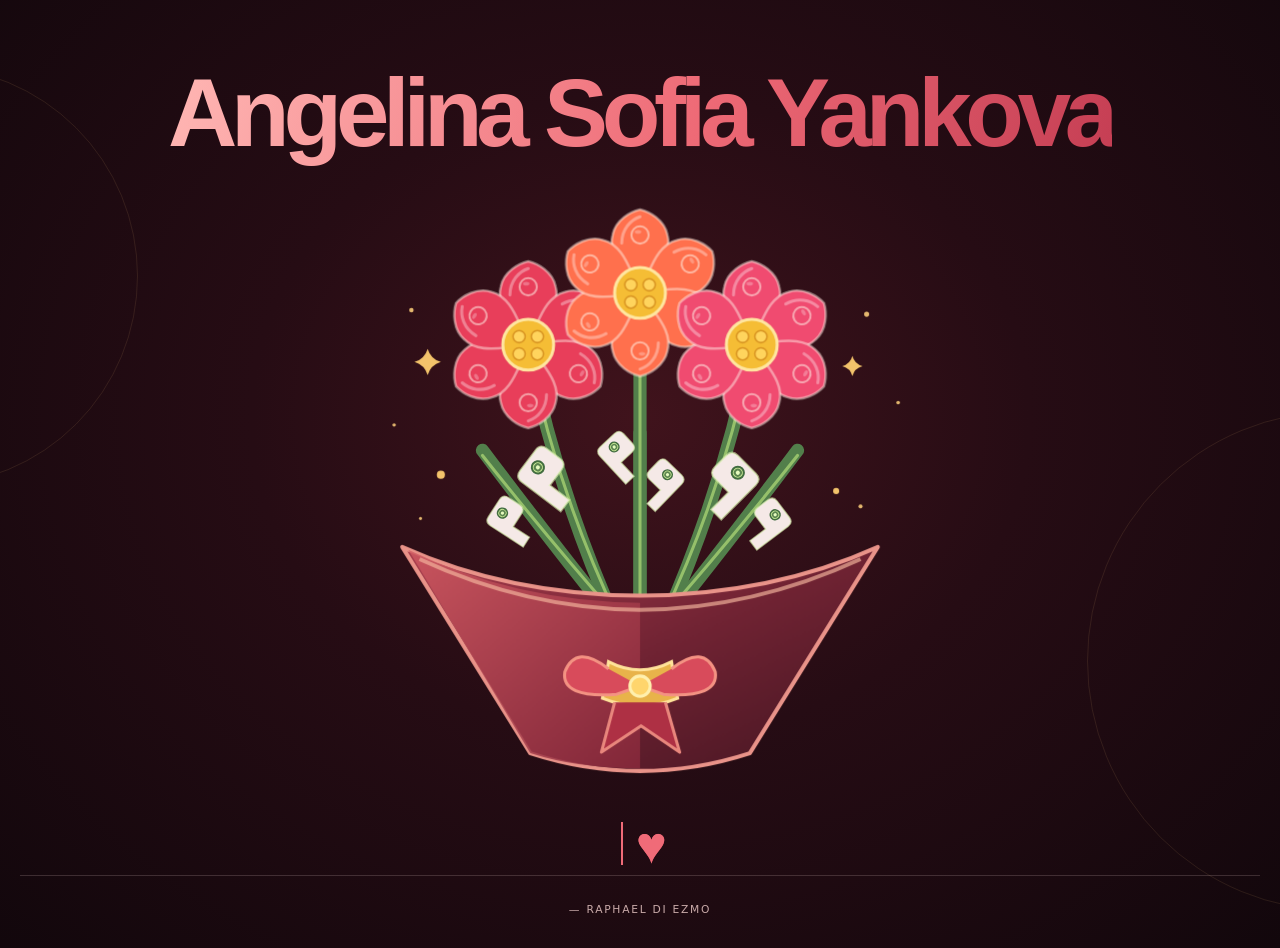
==== commit 30ea8fa7: "updates" ====
--- a/index.html
+++ b/index.html
@@ -1,572 +1,245 @@
-<!DOCTYPE html>
+<!doctype html>
 <html lang="en">
-
 <head>
-  <meta charset="UTF-8">
-  <meta name="viewport" content="width=device-width, initial-scale=1.0">
-  <meta name="description" content="Raphael Di Ezmo — Freelance software & web developer based in Cork, Ireland. I turn ideas into digital reality.">
-  <title>Raphael Di Ezmo — Software & Web Developer</title>
-
-  <!-- Fonts -->
-  <link rel="preconnect" href="https://fonts.googleapis.com">
-  <link rel="preconnect" href="https://fonts.gstatic.com" crossorigin>
-  <link href="https://fonts.googleapis.com/css2?family=Inter:wght@300;400;500;600;700&family=Space+Grotesk:wght@400;500;600;700&display=swap" rel="stylesheet">
-
-  <!-- Favicon -->
-  <link rel="icon" type="image/x-icon" href="images/favicon.ico">
-
-  <!-- Styles -->
-  <link rel="stylesheet" href="style/main.css">
+  <meta charset="utf-8">
+  <meta name="viewport" content="width=device-width, initial-scale=1">
+  <meta name="theme-color" content="#260c14">
+  <meta name="description" content="Angelina Sofia Yankova, I love you.">
+  <title>Angelina Sofia Yankova, I love you</title>
+  <style>
+    :root {
+      color-scheme: dark;
+      --ink: #f5e9e7;
+      --rose: #c64b5c;
+      --gold: #d1a363;
+      --ease: cubic-bezier(.2,.75,.25,1);
+    }
+    *, *::before, *::after { box-sizing: border-box; }
+    html { min-height: 100%; background: #12070c; }
+    body {
+      min-height: 100svh; margin: 0; overflow-x: hidden; color: var(--ink);
+      font-family: 'Arial Narrow', 'Roboto Condensed', 'Helvetica Neue', Arial, sans-serif;
+      background: radial-gradient(ellipse at 50% 44%, #40131c 0%, #260c14 43%, #12070c 100%);
+    }
+    .page {
+      position: relative; isolation: isolate; min-height: 100svh;
+      display: grid; grid-template-rows: 1fr auto; justify-items: center;
+      padding: clamp(28px, 6vh, 64px) 20px 24px;
+    }
+    .page::before, .page::after {
+      position: absolute; z-index: -1; width: min(35vw, 420px); aspect-ratio: 1;
+      border: 1px solid rgba(209,163,99,.13); border-radius: 50%; content: '';
+      pointer-events: none;
+    }
+    .page::before { top: 7%; left: -22%; }
+    .page::after { right: -24%; bottom: 4%; width: min(42vw, 500px); }
+    main {
+      width: min(100%, 1050px); min-height: 0; align-self: center; display: flex;
+      flex-direction: column; align-items: center; text-align: center;
+    }
+    h1 {
+      margin: 0; max-width: 100%; font-size: clamp(2.25rem, 8.6vw, 6rem);
+      font-family: 'Helvetica Neue', Arial, sans-serif; font-weight: 800;
+      letter-spacing: -.065em; line-height: 1.04;
+      text-wrap: balance; opacity: 0; transform: translateY(22px);
+      animation: type-in .9s .18s var(--ease) forwards;
+    }
+    h1 span, .note {
+      color: #f3a1a6;
+      background: linear-gradient(105deg, #ffb7b4 0%, #ee6a76 22%, #b52d46 46%, #4b081b 69%, #c83c51 86%, #ffb7b4 100%);
+      background-size: 260% 100%;
+      background-clip: text; -webkit-background-clip: text;
+      -webkit-text-fill-color: transparent;
+      animation: wine-glow 7s ease-in-out infinite alternate;
+    }
+    h1 span { font-style: normal; }
+    .bouquet {
+      display: block; width: min(100%, 760px); height: auto; max-height: 68svh; overflow: visible;
+      margin: clamp(4px, 1.5vh, 18px) auto clamp(2px, 1vh, 12px);
+      opacity: 1; transform: none;
+    }
+    .flower-sway { transform-box: fill-box; transform-origin: center bottom; animation: flower-sway 5.8s ease-in-out infinite; }
+    .flower-bloom { opacity: 0; transform-box: fill-box; transform-origin: center; }
+    .flower-bloom.is-open { animation: bloom-open .62s var(--ease) both; }
+    .sparkle { transform-box: fill-box; transform-origin: center; animation: shimmer 3.2s ease-in-out infinite; }
+    .sparkle:nth-of-type(2n) { animation-delay: -1.5s; }
+    .note {
+      margin: 0; color: #f0d8d5; font-family: 'Helvetica Neue', Arial, sans-serif;
+      font-size: clamp(1.8rem, 5.8vw, 3.25rem); font-weight: 750; letter-spacing: -.035em; opacity: 0;
+      animation: type-in .9s 3.55s var(--ease) both, wine-glow 7s ease-in-out infinite alternate;
+    }
+    .typed-message::after {
+      display: inline-block; width: 2px; height: .84em; margin-left: .12em;
+      background: #f06b78; content: ''; vertical-align: -.04em;
+      animation: caret-blink .8s steps(2, start) infinite;
+    }
+    .sr-only {
+      position: absolute; width: 1px; height: 1px; padding: 0; margin: -1px;
+      overflow: hidden; clip: rect(0, 0, 0, 0); white-space: nowrap; border: 0;
+    }
+    .heart { display: inline-block; margin-left: .25em; color: var(--rose); -webkit-text-fill-color: #f06b78; animation: heartbeat 1.8s ease-in-out infinite; }
+    footer {
+      width: 100%; padding-top: 25px; border-top: 1px solid rgba(240,216,213,.18);
+      color: #c9aaa9; text-align: center; font: 500 .67rem/1.6 system-ui, sans-serif;
+      letter-spacing: .16em; text-transform: uppercase;
+      opacity: 0; animation: type-in .8s 3.85s var(--ease) both;
+    }
+    @keyframes type-in { from { opacity: 0; transform: translateY(22px); filter: blur(7px); } to { opacity: 1; transform: translateY(0); filter: blur(0); } }
+    @keyframes wine-glow { from { background-position: 0% 50%; } to { background-position: 100% 50%; } }
+    @keyframes caret-blink { to { opacity: 0; } }
+    @keyframes bloom-open { 0% { opacity: 0; transform: scale(.08) rotate(-24deg); } 70% { opacity: 1; transform: scale(1.12) rotate(5deg); } 100% { opacity: 1; transform: scale(1) rotate(0); } }
+    @keyframes flower-sway { 0%,100% { transform: rotate(-1.1deg); } 50% { transform: rotate(1.1deg); } }
+    @keyframes shimmer { 0%,100% { opacity: .38; transform: scale(.8); } 50% { opacity: .95; transform: scale(1.12); } }
+    @keyframes heartbeat { 0%,100% { transform: scale(1); } 12% { transform: scale(1.22); } 24% { transform: scale(1); } 36% { transform: scale(1.13); } }
+    @media (min-height: 820px) { .page { padding-top: 7vh; padding-bottom: 30px; } .bouquet { width: min(100%, 820px); max-height: 70svh; } }
+    @media (max-width: 420px) {
+      .page { padding: 34px 18px 20px; }
+      .bouquet { width: min(110%, 520px); max-height: 57svh; margin-block: 12px 8px; }
+      footer { padding-top: 16px; font-size: .62rem; }
+    }
+    @media (prefers-reduced-motion: reduce) {
+      *, *::before, *::after { scroll-behavior: auto !important; animation-duration: .01ms !important; animation-iteration-count: 1 !important; transition-duration: .01ms !important; }
+      h1, .bouquet, .note, footer { opacity: 1; transform: none; filter: none; }
+      .flower-bloom { opacity: 1; transform: none; }
+    }
+  </style>
 </head>
-
 <body>
-
-  <!-- Fixed social rail -->
-  <div class="fixed-socials" aria-hidden="true">
-    <a href="https://www.instagram.com/raphaeldiezmo/" target="_blank" rel="noopener" aria-label="Instagram">
-      <svg xmlns="http://www.w3.org/2000/svg" width="22" height="22" viewBox="0 0 24 24" fill="none" stroke="currentColor" stroke-width="1.8" stroke-linecap="round" stroke-linejoin="round">
-        <rect x="2" y="2" width="20" height="20" rx="5"></rect>
-        <circle cx="12" cy="12" r="4"></circle>
-        <circle cx="17.5" cy="6.5" r="0.8" fill="currentColor" stroke="none"></circle>
+  <div class="page">
+    <main>
+      <h1><span>Angelina Sofia Yankova</span></h1>
+      <svg class="bouquet" viewBox="0 0 600 620" role="img" aria-label="A bouquet of colourful brick-built flowers" xmlns="http://www.w3.org/2000/svg">
+        <defs>
+          <linearGradient id="wrapper" x1="0" y1="0" x2="1" y2="1"><stop stop-color="#a83b4c"/><stop offset=".5" stop-color="#702333"/><stop offset="1" stop-color="#431521"/></linearGradient>
+          <linearGradient id="wrapper-fold" x1="0" y1="0" x2="1" y2="1"><stop stop-color="#d05a62"/><stop offset="1" stop-color="#8a293c"/></linearGradient>
+          <g id="brick-petal">
+            <path d="M-13-17C-22-29-31-43-27-57-24-72-9-80 0-82 9-80 24-72 27-57 31-43 22-29 13-17Q0-10-13-17Z" fill="currentColor" stroke="#fff3e8" stroke-opacity=".48" stroke-width="2.5"/>
+            <path d="M-18-49C-18-63-9-72 0-75" fill="none" stroke="#fff" stroke-opacity=".35" stroke-width="3" stroke-linecap="round"/>
+            <circle cx="0" cy="-57" r="8.5" fill="currentColor" stroke="#fff3e8" stroke-opacity=".55" stroke-width="2"/>
+            <ellipse cx="-2" cy="-60" rx="3.2" ry="1.8" fill="#fff" opacity=".28"/>
+          </g>
+          <g id="brick-flower">
+            <g fill="currentColor">
+              <use href="#brick-petal"/><use href="#brick-petal" transform="rotate(60)"/><use href="#brick-petal" transform="rotate(120)"/>
+              <use href="#brick-petal" transform="rotate(180)"/><use href="#brick-petal" transform="rotate(240)"/><use href="#brick-petal" transform="rotate(300)"/>
+            </g>
+            <circle r="25" fill="#f5bd35" stroke="#ffe6a0" stroke-width="3"/>
+            <g fill="#ffd45d" stroke="#d89422" stroke-width="1.5"><circle cx="-9" cy="-8" r="6"/><circle cx="9" cy="-8" r="6"/><circle cx="-9" cy="9" r="6"/><circle cx="9" cy="9" r="6"/></g>
+          </g>
+          <g id="brick-leaf">
+            <path d="M0 0 0-48Q0-56 8-56h25q8 0 8 8v16q0 8-8 8H14v24Z" fill="currentColor" stroke="#d9efb0" stroke-opacity=".6" stroke-width="2"/>
+            <circle cx="21" cy="-44" r="6" fill="#c8e995"/><circle cx="21" cy="-44" r="3" fill="#edffc9" opacity=".8"/>
+          </g>
+        </defs>
+
+        <!-- Sturdy stems meet inside the wrapper; brick leaves branch from the bouquet. -->
+        <g fill="none" stroke="#527f4b" stroke-width="13" stroke-linecap="round">
+          <path d="M190 166Q215 302 277 441"/><path d="M300 115Q300 287 300 442"/><path d="M410 166Q384 304 323 441"/>
+          <path d="M145 270Q205 350 280 444"/><path d="M455 270Q395 350 320 444"/><path d="M300 253Q300 350 300 442"/>
+        </g>
+        <g fill="none" stroke="#a4cf72" stroke-width="3" stroke-linecap="round" opacity=".82">
+          <path d="M190 170Q218 310 278 435"/><path d="M300 120V435"/><path d="M410 170Q382 310 322 435"/><path d="M145 275Q208 355 281 438"/><path d="M455 275Q392 355 319 438"/>
+        </g>
+        <g fill="#79a858" stroke="#426d40" stroke-width="2">
+          <rect x="269" y="430" width="62" height="18" rx="6"/><circle cx="282" cy="439" r="4" fill="#b8d77c"/><circle cx="318" cy="439" r="4" fill="#b8d77c"/>
+          <use href="#brick-leaf" transform="translate(222 330) rotate(-53)"/><use href="#brick-leaf" transform="translate(380 338) rotate(45) scale(-1 1)"/>
+          <use href="#brick-leaf" transform="translate(185 365) rotate(-57) scale(.8)"/><use href="#brick-leaf" transform="translate(415 368) rotate(53) scale(-.8 .8)"/>
+          <use href="#brick-leaf" transform="translate(286 303) rotate(-43) scale(.78)"/><use href="#brick-leaf" transform="translate(315 330) rotate(44) scale(-.78 .78)"/>
+        </g>
+
+        <!-- Blooms are deliberately layered over their own stem tips and inside the bouquet silhouette. -->
+        <g transform="translate(190 166)"><g class="flower-sway"><g class="flower-bloom" data-bloom="1" style="color:#e83e5a"><use href="#brick-flower"/></g></g></g>
+        <g transform="translate(300 115)"><g class="flower-sway"><g class="flower-bloom" data-bloom="2" style="color:#ff704d"><use href="#brick-flower"/></g></g></g>
+        <g transform="translate(410 166)"><g class="flower-sway"><g class="flower-bloom" data-bloom="3" style="color:#f04b70"><use href="#brick-flower"/></g></g></g>
+        <g transform="translate(145 270)"><g class="flower-sway"><g class="flower-bloom" data-bloom="4" style="color:#f15c45"><use href="#brick-flower"/></g></g></g>
+        <g transform="translate(455 270)"><g class="flower-sway"><g class="flower-bloom" data-bloom="5" style="color:#d8385a"><use href="#brick-flower"/></g></g></g>
+        <g transform="translate(300 253)"><g class="flower-sway"><g class="flower-bloom" data-bloom="6" style="color:#ed4f55"><use href="#brick-flower"/></g></g></g>
+
+        <!-- Wrapper comes in front of the stem ends and gathers them into one bouquet. -->
+        <path d="M66 365Q170 412 300 413 430 412 534 365L408 568Q300 603 192 568Z" fill="url(#wrapper)" stroke="#e99389" stroke-width="4" stroke-linejoin="round"/>
+        <path d="M72 368Q177 419 300 420L300 583Q238 583 192 568Z" fill="url(#wrapper-fold)" opacity=".82"/>
+        <path d="M83 377Q189 426 300 427M517 377Q411 426 300 427" fill="none" stroke="#f8b8a0" stroke-opacity=".65" stroke-width="4"/>
+        <path d="M269 478Q300 494 331 478L337 514Q300 529 263 514Z" fill="#e8b34a" stroke="#ffe39a" stroke-width="3"/>
+        <path d="M269 485Q237 460 226 488 222 514 277 510L300 502M331 485Q363 460 374 488 378 514 323 510L300 502" fill="#d84b5b" stroke="#f49383" stroke-width="3" stroke-linejoin="round"/>
+        <path d="m275 518-13 49 39-26 38 26-14-49" fill="#ae3044" stroke="#e9877d" stroke-width="3" stroke-linejoin="round"/>
+        <circle cx="300" cy="502" r="10" fill="#ffd56c" stroke="#fff0ae" stroke-width="3"/>
+
+        <g fill="#f3c36b"><path class="sparkle" d="M91 170q3 10 13 13-10 3-13 13-3-10-13-13 10-3 13-13Z"/><path class="sparkle" d="M509 177q2 8 10 10-8 2-10 10-2-8-10-10 8-2 10-10Z"/><circle class="sparkle" cx="104" cy="294" r="4"/><circle class="sparkle" cx="493" cy="310" r="3"/></g>
       </svg>
-    </a>
-    <span class="divider"></span>
-    <a href="https://www.facebook.com/ezmmo" target="_blank" rel="noopener" aria-label="Facebook">
-      <svg xmlns="http://www.w3.org/2000/svg" width="22" height="22" viewBox="0 0 24 24" fill="none" stroke="currentColor" stroke-width="1.8" stroke-linecap="round" stroke-linejoin="round">
-        <path d="M18 2h-3a5 5 0 0 0-5 5v3H7v4h3v8h4v-8h3l1-4h-4V7a1 1 0 0 1 1-1h3z"></path>
-      </svg>
-    </a>
+      <p class="note"><span class="typed-message" aria-hidden="true">I love you</span><span class="sr-only">I love you. Обичам те.</span><span class="heart" aria-hidden="true">♥</span></p>
+    </main>
+    <footer>— Raphael Di Ezmo</footer>
   </div>
-
-  <!-- Header / Navigation -->
-  <header class="site-header">
-    <div class="container">
-      <nav class="nav">
-        <a href="#" class="nav-logo">Raphael<span class="dot">.</span></a>
-
-        <ul class="nav-links">
-          <li><a href="#" class="active">Home</a></li>
-          <li><a href="about/">About Me</a></li>
-          <li><a href="#portfolio">Portfolio</a></li>
-          <li><a href="mailto:raphaeldiezmo@gmail.com" class="nav-cta">Reach Out</a></li>
-        </ul>
-
-        <button class="menu-toggle" aria-label="Toggle menu" aria-expanded="false">
-          <span></span>
-          <span></span>
-          <span></span>
-        </button>
-      </nav>
-    </div>
-  </header>
-
-  <!-- Mobile navigation overlay -->
-  <nav class="mobile-nav" aria-label="Mobile navigation">
-    <a href="#">Home</a>
-    <a href="about/">About Me</a>
-    <a href="#portfolio">Portfolio</a>
-    <a href="mailto:raphaeldiezmo@gmail.com">Reach Out</a>
-  </nav>
-
-  <main>
-
-<!-- ============ HERO ============ -->
-    <section id="home" class="hero">
-      <div class="hero-split">
-        <div class="hero-text">
-          <span class="hero-badge reveal">
-            <span class="pulse"></span>
-            Open for freelance work
-          </span>
-
-          <h1 class="hero-title">
-            <span class="line-1 reveal">Hi there! I'm</span>
-            <span class="gradient-text reveal" style="--reveal-delay:.1s">Raphael Di Ezmo</span>
-          </h1>
-
-          <p class="hero-location reveal" style="--reveal-delay:.2s">
-            <svg xmlns="http://www.w3.org/2000/svg" width="18" height="18" viewBox="0 0 24 24" fill="none" stroke="currentColor" stroke-width="2" stroke-linecap="round" stroke-linejoin="round">
-              <path d="M20 10c0 6-8 12-8 12s-8-6-8-12a8 8 0 0 1 16 0z"></path>
-              <circle cx="12" cy="10" r="3"></circle>
-            </svg>
-            Cork, Ireland
-          </p>
-
-          <p class="hero-description reveal" style="--reveal-delay:.3s">
-            I'm a freelance software and web developer, passionate about turning ideas into digital reality.
-            Let's create something awesome together!
-          </p>
-
-          <div class="hero-ctas reveal" style="--reveal-delay:.4s">
-            <a href="#portfolio" class="btn btn-primary">View My Work</a>
-            <a href="mailto:raphaeldiezmo@gmail.com" class="btn btn-ghost">Get in Touch</a>
-          </div>
-        </div>
-
-        <div class="hero-visual reveal" style="--reveal-delay:.25s">
-          <div class="code-window">
-            <div class="code-window__head">
-              <div class="code-window__dots">
-                <span class="code-window__dot"></span>
-                <span class="code-window__dot"></span>
-                <span class="code-window__dot"></span>
-              </div>
-              <span class="code-window__file">raphael.js</span>
-            </div>
-            <div class="code-window__body">
-              <div class="code-line">
-                <span class="ln">01</span>
-                <span class="kw">const</span> <span class="fn">raphael</span> = <span class="kw">new</span> <span class="fn">Developer</span>({
-              </div>
-              <div class="code-line">
-                <span class="ln">02</span>
-                <span class="indent">role:</span> <span class="str">"freelance web &amp; software dev"</span>,
-              </div>
-              <div class="code-line">
-                <span class="ln">03</span>
-                <span class="indent">location:</span> <span class="str">"Cork, Ireland 🇮🇪"</span>,
-              </div>
-              <div class="code-line">
-                <span class="ln">04</span>
-                <span class="indent">stack:</span> [<span class="str">"HTML"</span>, <span class="str">"CSS"</span>, <span class="str">"JS"</span>, <span class="str">"React"</span>, ...],
-              </div>
-              <div class="code-line">
-                <span class="ln">05</span>
-                <span class="indent">coffeeLevel:</span> <span class="num">99</span>,
-              </div>
-              <div class="code-line">
-                <span class="ln">06</span>
-                <span class="indent">availability:</span> <span class="bool">true</span> <span class="com">// yes, I'm free!</span>
-              </div>
-              <div class="code-line">
-                <span class="ln">07</span>
-                <span class="indent">});</span>
-              </div>
-              <div class="code-line">
-                <span class="ln">08</span>
-                <span class="com">// if (you.haveAnIdea) {</span>
-              </div>
-              <div class="code-line">
-                <span class="ln">09</span>
-                <span class="com">//   reachOut(); ✨</span>
-              </div>
-              <div class="code-line">
-                <span class="ln">10</span>
-                <span class="com">// }</span>
-              </div>
-            </div>
-          </div>
-
-          <div class="dev-status" aria-hidden="true">
-            <span class="dev-status__label">status:</span>
-            <span class="dev-status__viewport">
-              <span class="dev-status__track">
-                <span class="dev-status__msg">Fixing bugs I created at 3am ☕</span>
-                <span class="dev-status__msg">It works on my machine... probably</span>
-                <span class="dev-status__msg">Turning coffee into code since 2019</span>
-                <span class="dev-status__msg">Deleting node_modules... (nervous)</span>
-                <span class="dev-status__msg" aria-hidden="true">Fixing bugs I created at 3am ☕</span>
-              </span>
-            </span>
-          </div>
-        </div>
-      </div>
-
-      <div class="scroll-indicator" aria-hidden="true">
-        <span class="mouse"></span>
-        Scroll
-      </div>
-    </section>
-
-    <!-- ============ TECH MARQUEE ============ -->
-    <div class="marquee" aria-hidden="true">
-      <div class="marquee-track">
-        <span class="marquee-word">HTML5</span>
-        <span class="marquee-word">CSS/SCSS</span>
-        <span class="marquee-word">REACT</span>
-        <span class="marquee-word">ANGULAR</span>
-        <span class="marquee-word">NODE.JS</span>
-        <span class="marquee-word">JAVA</span>
-        <span class="marquee-word">PYTHON</span>
-        <span class="marquee-word">SQL</span>
-        <span class="marquee-word">GITHUB</span>
-        <span class="marquee-word">MONGODB</span>
-      </div>
-    </div>
-
-    <!-- ============ ABOUT ============ -->
-    <section id="about" class="about">
-      <div class="container about-grid">
-        <figure class="about-photo reveal">
-          <img src="images/me.png" alt="Portrait of Raphael Di Ezmo" loading="lazy">
-          <figcaption class="exp-badge">
-            <strong>BSc</strong>
-            Software Development · MTU
-          </figcaption>
-        </figure>
-
-        <div class="about-text">
-          <span class="section-label reveal">About me</span>
-          <h2 class="section-title reveal">Turning ideas into digital reality</h2>
-          <p class="reveal">
-            I completed the course <strong>BSc Software Development</strong> at MTU, Cork, Ireland.
-          </p>
-          <p class="reveal">
-            Passionate tech enthusiast, versatile developer, and creative spirit with a love for continuous learning.
-            Beyond my professional roles, I explore photography, music, and prioritize maintaining a healthy lifestyle.
-            With adaptability and a unique perspective, I bring creativity and dedication to every project I undertake.
-          </p>
-          <a href="about/" class="about-link reveal">
-            Learn more about me
-            <svg xmlns="http://www.w3.org/2000/svg" width="18" height="18" viewBox="0 0 24 24" fill="none" stroke="currentColor" stroke-width="2" stroke-linecap="round" stroke-linejoin="round">
-              <line x1="5" y1="12" x2="19" y2="12"></line>
-              <polyline points="12 5 19 12 12 19"></polyline>
-            </svg>
-          </a>
-        </div>
-      </div>
-    </section>
-
-    <!-- ============ WHAT I CAN DO ============ -->
-    <section id="skills" class="skills">
-      <div class="container">
-        <div class="skills-head">
-          <span class="section-label reveal">What I can do</span>
-          <h2 class="section-title reveal">Full-stack, from idea to launch</h2>
-          <p class="section-sub reveal">
-            I build, ship, and maintain complete digital products — from database-backed systems
-            and APIs to websites, mobile and desktop apps. If you can dream it, I can build it,
-            secure it, deploy it, and keep it running.
-          </p>
-        </div>
-
-        <div class="cap-grid">
-
-          <!-- Database-Integrated Systems -->
-          <article class="cap-card reveal">
-            <span class="cap-icon" aria-hidden="true">
-              <svg xmlns="http://www.w3.org/2000/svg" width="26" height="26" viewBox="0 0 24 24" fill="none" stroke="currentColor" stroke-width="1.6" stroke-linecap="round" stroke-linejoin="round">
-                <ellipse cx="12" cy="5" rx="9" ry="3"></ellipse>
-                <path d="M21 12c0 1.66-4 3-9 3s-9-1.34-9-3"></path>
-                <path d="M3 5v14c0 1.66 4 3 9 3s9-1.34 9-3V5"></path>
-              </svg>
-            </span>
-            <h3>Database-Integrated Systems</h3>
-            <p>Complete systems connected to SQL &amp; NoSQL databases — structured, reliable, and built to scale.</p>
-          </article>
-
-          <!-- API Development -->
-          <article class="cap-card reveal">
-            <span class="cap-icon" aria-hidden="true">
-              <svg xmlns="http://www.w3.org/2000/svg" width="26" height="26" viewBox="0 0 24 24" fill="none" stroke="currentColor" stroke-width="1.6" stroke-linecap="round" stroke-linejoin="round">
-                <polyline points="16 18 22 12 16 6"></polyline>
-                <polyline points="8 6 2 12 8 18"></polyline>
-              </svg>
-            </span>
-            <h3>API Development &amp; Integration</h3>
-            <p>Design, build, and connect APIs so your apps, services, and third-party tools talk to each other seamlessly.</p>
-          </article>
-
-          <!-- Mobile Apps -->
-          <article class="cap-card reveal">
-            <span class="cap-icon" aria-hidden="true">
-              <svg xmlns="http://www.w3.org/2000/svg" width="26" height="26" viewBox="0 0 24 24" fill="none" stroke="currentColor" stroke-width="1.6" stroke-linecap="round" stroke-linejoin="round">
-                <rect x="5" y="2" width="14" height="20" rx="2"></rect>
-                <line x1="12" y1="18" x2="12.01" y2="18"></line>
-              </svg>
-            </span>
-            <h3>Mobile App Development</h3>
-            <p>Native and cross-platform mobile apps with clean UX — Android Studio, Firebase, and modern tooling.</p>
-          </article>
-
-          <!-- Desktop Apps -->
-          <article class="cap-card reveal">
-            <span class="cap-icon" aria-hidden="true">
-              <svg xmlns="http://www.w3.org/2000/svg" width="26" height="26" viewBox="0 0 24 24" fill="none" stroke="currentColor" stroke-width="1.6" stroke-linecap="round" stroke-linejoin="round">
-                <rect x="2" y="3" width="20" height="14" rx="2"></rect>
-                <line x1="8" y1="21" x2="16" y2="21"></line>
-                <line x1="12" y1="17" x2="12" y2="21"></line>
-              </svg>
-            </span>
-            <h3>Desktop App Development</h3>
-            <p>Robust desktop applications powered by Java and Python — dependable tools that get real work done.</p>
-          </article>
-
-          <!-- Cybersecurity -->
-          <article class="cap-card reveal">
-            <span class="cap-icon" aria-hidden="true">
-              <svg xmlns="http://www.w3.org/2000/svg" width="26" height="26" viewBox="0 0 24 24" fill="none" stroke="currentColor" stroke-width="1.6" stroke-linecap="round" stroke-linejoin="round">
-                <path d="M12 22s8-4 8-10V5l-8-3-8 3v7c0 6 8 10 8 10z"></path>
-                <polyline points="9 12 11 14 15 10"></polyline>
-              </svg>
-            </span>
-            <h3>Cybersecurity</h3>
-            <p>Secure websites and systems by default — SSL, secure architecture, and protection against common threats.</p>
-          </article>
-
-          <!-- Websites -->
-          <article class="cap-card reveal">
-            <span class="cap-icon" aria-hidden="true">
-              <svg xmlns="http://www.w3.org/2000/svg" width="26" height="26" viewBox="0 0 24 24" fill="none" stroke="currentColor" stroke-width="1.6" stroke-linecap="round" stroke-linejoin="round">
-                <circle cx="12" cy="12" r="10"></circle>
-                <line x1="2" y1="12" x2="22" y2="12"></line>
-                <path d="M12 2a15.3 15.3 0 0 1 4 10 15.3 15.3 0 0 1-4 10 15.3 15.3 0 0 1-4-10 15.3 15.3 0 0 1 4-10z"></path>
-              </svg>
-            </span>
-            <h3>Website Development</h3>
-            <p>Modern, responsive, conversion-focused websites — designed to look great and perform even better.</p>
-          </article>
-
-          <!-- Setup & Deployment -->
-          <article class="cap-card reveal">
-            <span class="cap-icon" aria-hidden="true">
-              <svg xmlns="http://www.w3.org/2000/svg" width="26" height="26" viewBox="0 0 24 24" fill="none" stroke="currentColor" stroke-width="1.6" stroke-linecap="round" stroke-linejoin="round">
-                <polyline points="3 6 5 6 21 6"></polyline>
-                <path d="M19 6v14a2 2 0 0 1-2 2H7a2 2 0 0 1-2-2V6m3 0V4a2 2 0 0 1 2-2h4a2 2 0 0 1 2 2v2"></path>
-                <line x1="10" y1="11" x2="10" y2="17"></line>
-                <line x1="14" y1="11" x2="14" y2="17"></line>
-              </svg>
-            </span>
-            <h3>Setup &amp; Deployment</h3>
-            <p>From domain and hosting to live launch — I set up and deploy websites so they go online without a hitch.</p>
-          </article>
-
-          <!-- Maintenance & Support -->
-          <article class="cap-card reveal">
-            <span class="cap-icon" aria-hidden="true">
-              <svg xmlns="http://www.w3.org/2000/svg" width="26" height="26" viewBox="0 0 24 24" fill="none" stroke="currentColor" stroke-width="1.6" stroke-linecap="round" stroke-linejoin="round">
-                <polyline points="22 12 18 12 15 21 9 3 6 12 2 12"></polyline>
-              </svg>
-            </span>
-            <h3>Maintenance &amp; Support</h3>
-            <p>Ongoing upkeep, monitoring, and support — so your product stays fast, secure, and up to date.</p>
-          </article>
-
-        </div>
-      </div>
-    </section>
-
-    <!-- ============ TECH SUMMARY ============ -->
-    <section id="technology" class="tech">
-      <div class="container">
-        <div class="tech-head">
-          <span class="section-label reveal">Toolbox</span>
-          <h2 class="section-title reveal">Technology Summary</h2>
-          <p class="section-sub reveal">The tools and technologies I use to build modern, scalable solutions.</p>
-        </div>
-
-        <div class="tech-grid">
-          <div class="tech-card reveal">
-            <span class="tech-icon"><img src="images/html.png" alt="HTML5"></span>
-            <span class="tech-name"><em>HTML</em>5</span>
-          </div>
-          <div class="tech-card reveal">
-            <span class="tech-icon"><img src="images/css.png" alt="CSS3"></span>
-            <span class="tech-name"><em>CSS</em>3</span>
-          </div>
-          <div class="tech-card reveal">
-            <span class="tech-icon"><img src="images/js.png" alt="JavaScript"></span>
-            <span class="tech-name">JavaScript</span>
-          </div>
-          <div class="tech-card reveal">
-            <span class="tech-icon"><img src="images/java.png" alt="Java"></span>
-            <span class="tech-name">Java</span>
-          </div>
-          <div class="tech-card reveal">
-            <span class="tech-icon"><img src="images/python.png" alt="Python"></span>
-            <span class="tech-name">Python</span>
-          </div>
-          <div class="tech-card reveal">
-            <span class="tech-icon"><img src="images/tensorflow.png" alt="TensorFlow"></span>
-            <span class="tech-name">TensorFlow</span>
-          </div>
-          <div class="tech-card reveal">
-            <span class="tech-icon"><img src="images/mysql.png" alt="MySQL"></span>
-            <span class="tech-name">MySQL</span>
-          </div>
-          <div class="tech-card reveal">
-            <span class="tech-icon"><img src="images/firebase.png" alt="Firebase"></span>
-            <span class="tech-name">Firebase</span>
-          </div>
-          <div class="tech-card reveal">
-            <span class="tech-icon"><img src="images/dialogflow.png" alt="Dialogflow"></span>
-            <span class="tech-name">Dialogflow</span>
-          </div>
-          <div class="tech-card reveal">
-            <span class="tech-icon"><img src="images/android-studio.png" alt="Android Studio"></span>
-            <span class="tech-name">Android Studio</span>
-          </div>
-          <div class="tech-card reveal">
-            <span class="tech-icon"><img src="images/github.png" alt="GitHub"></span>
-            <span class="tech-name">GitHub</span>
-          </div>
-          <div class="tech-card reveal">
-            <span class="tech-icon"><img src="images/docker.png" alt="Docker"></span>
-            <span class="tech-name">Docker</span>
-          </div>
-        </div>
-      </div>
-    </section>
-
-    <!-- ============ CASE STUDIES ============ -->
-    <section id="portfolio" class="case-studies">
-      <div class="container">
-        <div class="case-head">
-          <span class="section-label reveal">Selected work</span>
-          <h2 class="section-title reveal">Case Studies</h2>
-          <p class="section-sub reveal">A closer look at real-world problems I've helped solve.</p>
-        </div>
-
-        <div class="case-list">
-
-          <!-- Glyntown Care Centre -->
-          <article class="case-card reveal">
-            <figure class="case-media">
-              <img src="images/glyntowncare.png" alt="Glyntown Care Centre website preview" loading="lazy">
-            </figure>
-            <div class="case-body">
-              <h3>Glyntown Care Centre</h3>
-              <div class="case-block">
-                <span class="case-block-label">Challenges</span>
-                <p>The website suffers from outdated design, unclear information, security flaws, and SEO neglect.</p>
-              </div>
-              <div class="case-block">
-                <span class="case-block-label">Objectives</span>
-                <p>Redesign and modernise the website, improve information accessibility, implement an SSL certificate, and optimise for SEO.</p>
-              </div>
-              <div class="case-tech" aria-label="Technologies used">
-                <img src="images/html.png" alt="HTML5">
-                <img src="images/css.png" alt="CSS3">
-                <img src="images/js.png" alt="JavaScript">
-                <img src="images/python.png" alt="Python">
-              </div>
-              <a href="case-study/glyntowncare" class="case-link">
-                Read the case study
-                <svg xmlns="http://www.w3.org/2000/svg" width="18" height="18" viewBox="0 0 24 24" fill="none" stroke="currentColor" stroke-width="2" stroke-linecap="round" stroke-linejoin="round">
-                  <line x1="5" y1="12" x2="19" y2="12"></line>
-                  <polyline points="12 5 19 12 12 19"></polyline>
-                </svg>
-              </a>
-            </div>
-          </article>
-
-          <!-- Recless Reviews -->
-          <article class="case-card reveal">
-            <figure class="case-media">
-              <img src="images/reclessreviews.png" alt="Recless Reviews platform preview" loading="lazy">
-            </figure>
-            <div class="case-body">
-              <h3>Recless Reviews</h3>
-              <div class="case-block">
-                <span class="case-block-label">Challenges</span>
-                <p>The web platform built on WordPress features an outdated design and unclear content.</p>
-              </div>
-              <div class="case-block">
-                <span class="case-block-label">Objectives</span>
-                <p>Modernize the WordPress-based platform by improving its design and enhancing content clarity.</p>
-              </div>
-              <a href="case-study/reclessreviews" class="case-link">
-                Read the case study
-                <svg xmlns="http://www.w3.org/2000/svg" width="18" height="18" viewBox="0 0 24 24" fill="none" stroke="currentColor" stroke-width="2" stroke-linecap="round" stroke-linejoin="round">
-                  <line x1="5" y1="12" x2="19" y2="12"></line>
-                  <polyline points="12 5 19 12 12 19"></polyline>
-                </svg>
-              </a>
-            </div>
-          </article>
-
-          <!-- Mou -->
-          <article class="case-card reveal">
-            <figure class="case-media">
-              <img src="https://raw.githubusercontent.com/raphaeldiezmo/Mou/refs/heads/main/logo/Mou.png" alt="Mou AI project logo" loading="lazy">
-            </figure>
-            <div class="case-body">
-              <h3>Mou — AI Game Automation</h3>
-              <div class="case-block">
-                <span class="case-block-label">Challenges</span>
-                <p>Develop an AI system for MMORPG hunting automation that detects target items, automates inputs, and adapts to dynamic in-game environments.</p>
-              </div>
-              <div class="case-block">
-                <span class="case-block-label">Objectives</span>
-                <p>Automate target detection, input actions, and adaptation to dynamic MMORPG environments.</p>
-              </div>
-              <div class="case-tech" aria-label="Technologies used">
-                <img src="images/java.png" alt="Java">
-                <img src="images/docker.png" alt="Docker">
-                <img src="images/python.png" alt="Python">
-              </div>
-              <a href="case-study/mou" class="case-link">
-                Read the case study
-                <svg xmlns="http://www.w3.org/2000/svg" width="18" height="18" viewBox="0 0 24 24" fill="none" stroke="currentColor" stroke-width="2" stroke-linecap="round" stroke-linejoin="round">
-                  <line x1="5" y1="12" x2="19" y2="12"></line>
-                  <polyline points="12 5 19 12 12 19"></polyline>
-                </svg>
-              </a>
-            </div>
-          </article>
-
-        </div>
-      </div>
-    </section>
-
-  </main>
-
-  <!-- ============ FOOTER / CONTACT ============ -->
-  <footer class="footer">
-    <div class="container">
-
-      <section id="contact" class="contact">
-        <span class="section-label section-label--center reveal">Contact</span>
-        <h2 class="reveal">Let's build something <span class="gradient-text">great together</span></h2>
-        <p class="section-sub reveal" style="margin-inline:auto">
-          Feel free to contact me anytime. I'll respond to you as soon as I can.
-        </p>
-
-        <div class="contact-grid">
-          <div class="contact-item reveal">
-            <span>Email</span>
-            <a href="mailto:raphaeldiezmo@gmail.com">raphaeldiezmo@gmail.com</a>
-          </div>
-          <div class="contact-item reveal">
-            <span>Mobile</span>
-            <a href="tel:+353851748323">+353 85 174 8323</a>
-          </div>
-        </div>
-
-        <div class="social-row">
-          <a href="https://instagram.com/raphaeldiezmo" target="_blank" rel="noopener" aria-label="Instagram">
-            <svg xmlns="http://www.w3.org/2000/svg" width="20" height="20" viewBox="0 0 24 24" fill="none" stroke="currentColor" stroke-width="1.8" stroke-linecap="round" stroke-linejoin="round">
-              <rect x="2" y="2" width="20" height="20" rx="5"></rect>
-              <circle cx="12" cy="12" r="4"></circle>
-              <circle cx="17.5" cy="6.5" r="0.8" fill="currentColor" stroke="none"></circle>
-            </svg>
-          </a>
-          <a href="https://facebook.com/ezmmo" target="_blank" rel="noopener" aria-label="Facebook">
-            <svg xmlns="http://www.w3.org/2000/svg" width="20" height="20" viewBox="0 0 24 24" fill="none" stroke="currentColor" stroke-width="1.8" stroke-linecap="round" stroke-linejoin="round">
-              <path d="M18 2h-3a5 5 0 0 0-5 5v3H7v4h3v8h4v-8h3l1-4h-4V7a1 1 0 0 1 1-1h3z"></path>
-            </svg>
-          </a>
-          <a href="https://www.linkedin.com/in/raphael-di-ezmo-2b5773203/" target="_blank" rel="noopener" aria-label="LinkedIn">
-            <svg xmlns="http://www.w3.org/2000/svg" width="20" height="20" viewBox="0 0 24 24" fill="none" stroke="currentColor" stroke-width="1.8" stroke-linecap="round" stroke-linejoin="round">
-              <path d="M16 8a6 6 0 0 1 6 6v7h-4v-7a2 2 0 0 0-2-2 2 2 0 0 0-2 2v7h-4V8h4v2a6 6 0 0 1 2-2z"></path>
-              <rect x="2" y="9" width="4" height="12"></rect>
-              <circle cx="4" cy="4" r="2"></circle>
-            </svg>
-          </a>
-        </div>
-      </section>
-
-      <div class="footer-bottom">
-        <span>© 2022 — Raphael Di Ezmo.</span>
-        <span class="made-with">Made with a <span>complete minimalist</span> design</span>
-      </div>
-
-    </div>
-  </footer>
-
-  <!-- Scripts -->
-  <script src="scripts/main.js"></script>
+<script>
+  (() => {
+    const bouquet = document.querySelector('.bouquet');
+    const reducedMotion = window.matchMedia('(prefers-reduced-motion: reduce)');
+    const typedMessage = document.querySelector('.typed-message');
+    const phrases = ['I love you', 'Обичам те'];
+
+    if (typedMessage && reducedMotion.matches) {
+      typedMessage.textContent = phrases.join(' · ');
+    } else if (typedMessage) {
+      const pause = (milliseconds) => new Promise((resolve) => window.setTimeout(resolve, milliseconds));
+      const typeLoop = async () => {
+        let phraseIndex = 0;
+        while (true) {
+          for (const character of Array.from(phrases[phraseIndex])) {
+            typedMessage.textContent += character;
+            await pause(105);
+          }
+          await pause(1250);
+          const characters = Array.from(typedMessage.textContent);
+          while (characters.length) {
+            characters.pop();
+            typedMessage.textContent = characters.join('');
+            await pause(55);
+          }
+          await pause(300);
+          phraseIndex = (phraseIndex + 1) % phrases.length;
+        }
+      };
+      typedMessage.textContent = '';
+      window.setTimeout(typeLoop, 3550);
+    }
+
+    if (!bouquet || reducedMotion.matches || !Element.prototype.animate) {
+      document.querySelectorAll('.flower-bloom').forEach((flower) => flower.classList.add('is-open'));
+      return;
+    }
+
+    // Let the bouquet assemble bloom by bloom before the looping sway begins.
+    document.querySelectorAll('.flower-bloom').forEach((flower, index) => {
+      window.setTimeout(() => flower.classList.add('is-open'), 320 + index * 480);
+    });
+
+    // Tiny, floating pollen lights add a little depth around the hand-drawn blooms.
+    const ns = 'http://www.w3.org/2000/svg';
+    const lights = [
+      [75, 132, 2.2], [523, 136, 2.5], [554, 223, 1.8],
+      [58, 245, 1.7], [517, 325, 2], [84, 337, 1.5]
+    ];
+
+    lights.forEach(([x, y, size], index) => {
+      const light = document.createElementNS(ns, 'circle');
+      light.setAttribute('cx', x);
+      light.setAttribute('cy', y);
+      light.setAttribute('r', size);
+      light.setAttribute('fill', '#e4b86f');
+      light.setAttribute('pointer-events', 'none');
+      bouquet.append(light);
+      light.animate([
+        { transform: 'translate(0 5px) scale(.65)', opacity: .12 },
+        { transform: 'translate(3px -7px) scale(1.15)', opacity: .8, offset: .52 },
+        { transform: 'translate(-2px -17px) scale(.7)', opacity: .08 }
+      ], {
+        duration: 3200 + index * 410,
+        delay: index * -570,
+        iterations: Infinity,
+        easing: 'ease-in-out'
+      });
+    });
+  })();
+</script>
 </body>
-
 </html>
-
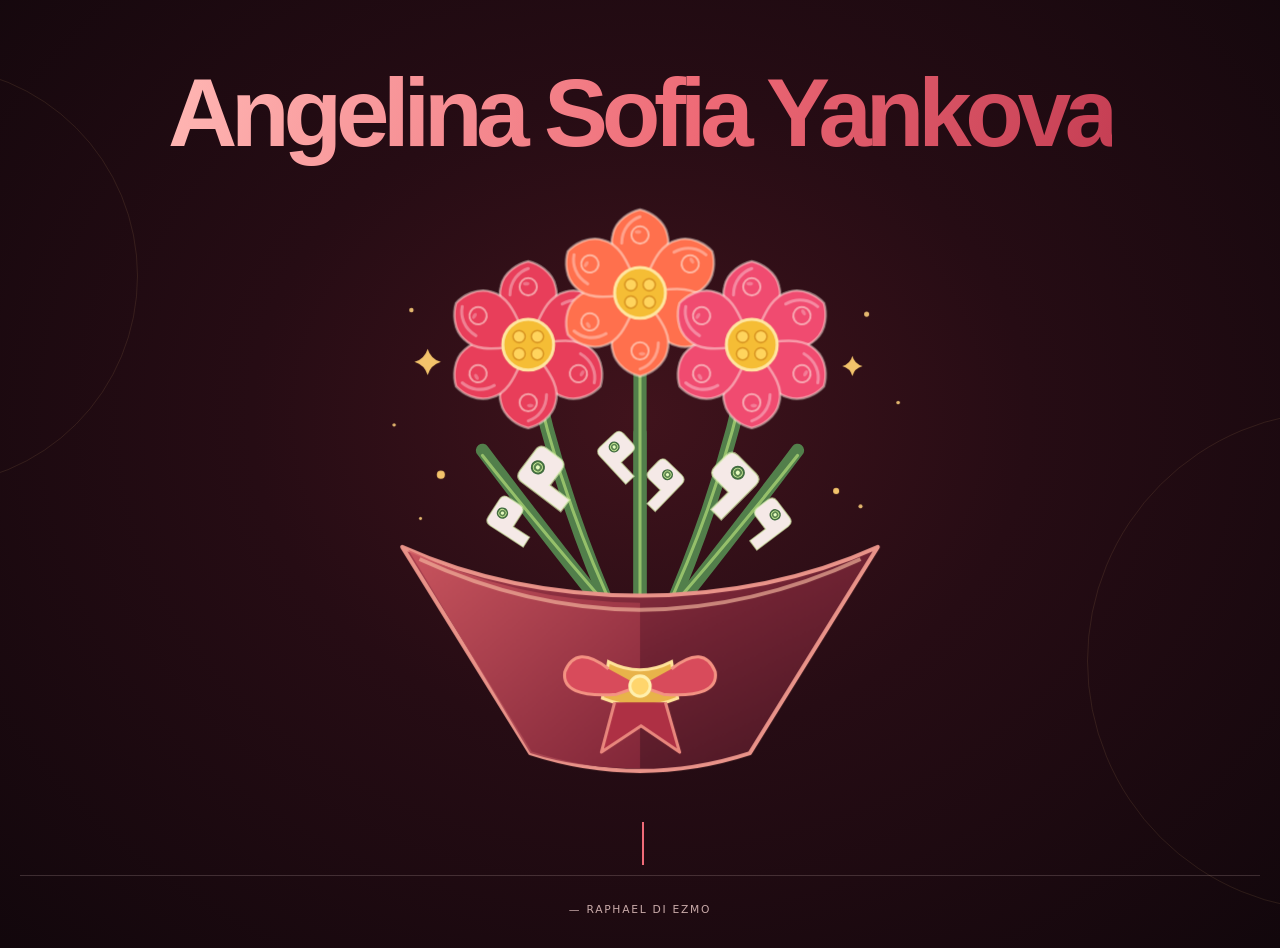
==== commit 834fa373: "Update index.html" ====
--- a/index.html
+++ b/index.html
@@ -77,7 +77,6 @@
       position: absolute; width: 1px; height: 1px; padding: 0; margin: -1px;
       overflow: hidden; clip: rect(0, 0, 0, 0); white-space: nowrap; border: 0;
     }
-    .heart { display: inline-block; margin-left: .25em; color: var(--rose); -webkit-text-fill-color: #f06b78; animation: heartbeat 1.8s ease-in-out infinite; }
     footer {
       width: 100%; padding-top: 25px; border-top: 1px solid rgba(240,216,213,.18);
       color: #c9aaa9; text-align: center; font: 500 .67rem/1.6 system-ui, sans-serif;
@@ -90,7 +89,6 @@
     @keyframes bloom-open { 0% { opacity: 0; transform: scale(.08) rotate(-24deg); } 70% { opacity: 1; transform: scale(1.12) rotate(5deg); } 100% { opacity: 1; transform: scale(1) rotate(0); } }
     @keyframes flower-sway { 0%,100% { transform: rotate(-1.1deg); } 50% { transform: rotate(1.1deg); } }
     @keyframes shimmer { 0%,100% { opacity: .38; transform: scale(.8); } 50% { opacity: .95; transform: scale(1.12); } }
-    @keyframes heartbeat { 0%,100% { transform: scale(1); } 12% { transform: scale(1.22); } 24% { transform: scale(1); } 36% { transform: scale(1.13); } }
     @media (min-height: 820px) { .page { padding-top: 7vh; padding-bottom: 30px; } .bouquet { width: min(100%, 820px); max-height: 70svh; } }
     @media (max-width: 420px) {
       .page { padding: 34px 18px 20px; }
@@ -166,7 +164,7 @@
 
         <g fill="#f3c36b"><path class="sparkle" d="M91 170q3 10 13 13-10 3-13 13-3-10-13-13 10-3 13-13Z"/><path class="sparkle" d="M509 177q2 8 10 10-8 2-10 10-2-8-10-10 8-2 10-10Z"/><circle class="sparkle" cx="104" cy="294" r="4"/><circle class="sparkle" cx="493" cy="310" r="3"/></g>
       </svg>
-      <p class="note"><span class="typed-message" aria-hidden="true">I love you</span><span class="sr-only">I love you. Обичам те.</span><span class="heart" aria-hidden="true">♥</span></p>
+      <p class="note"><span class="typed-message" aria-hidden="true">I love you</span><span class="sr-only">I love you. Обичам те.</span></p>
     </main>
     <footer>— Raphael Di Ezmo</footer>
   </div>
